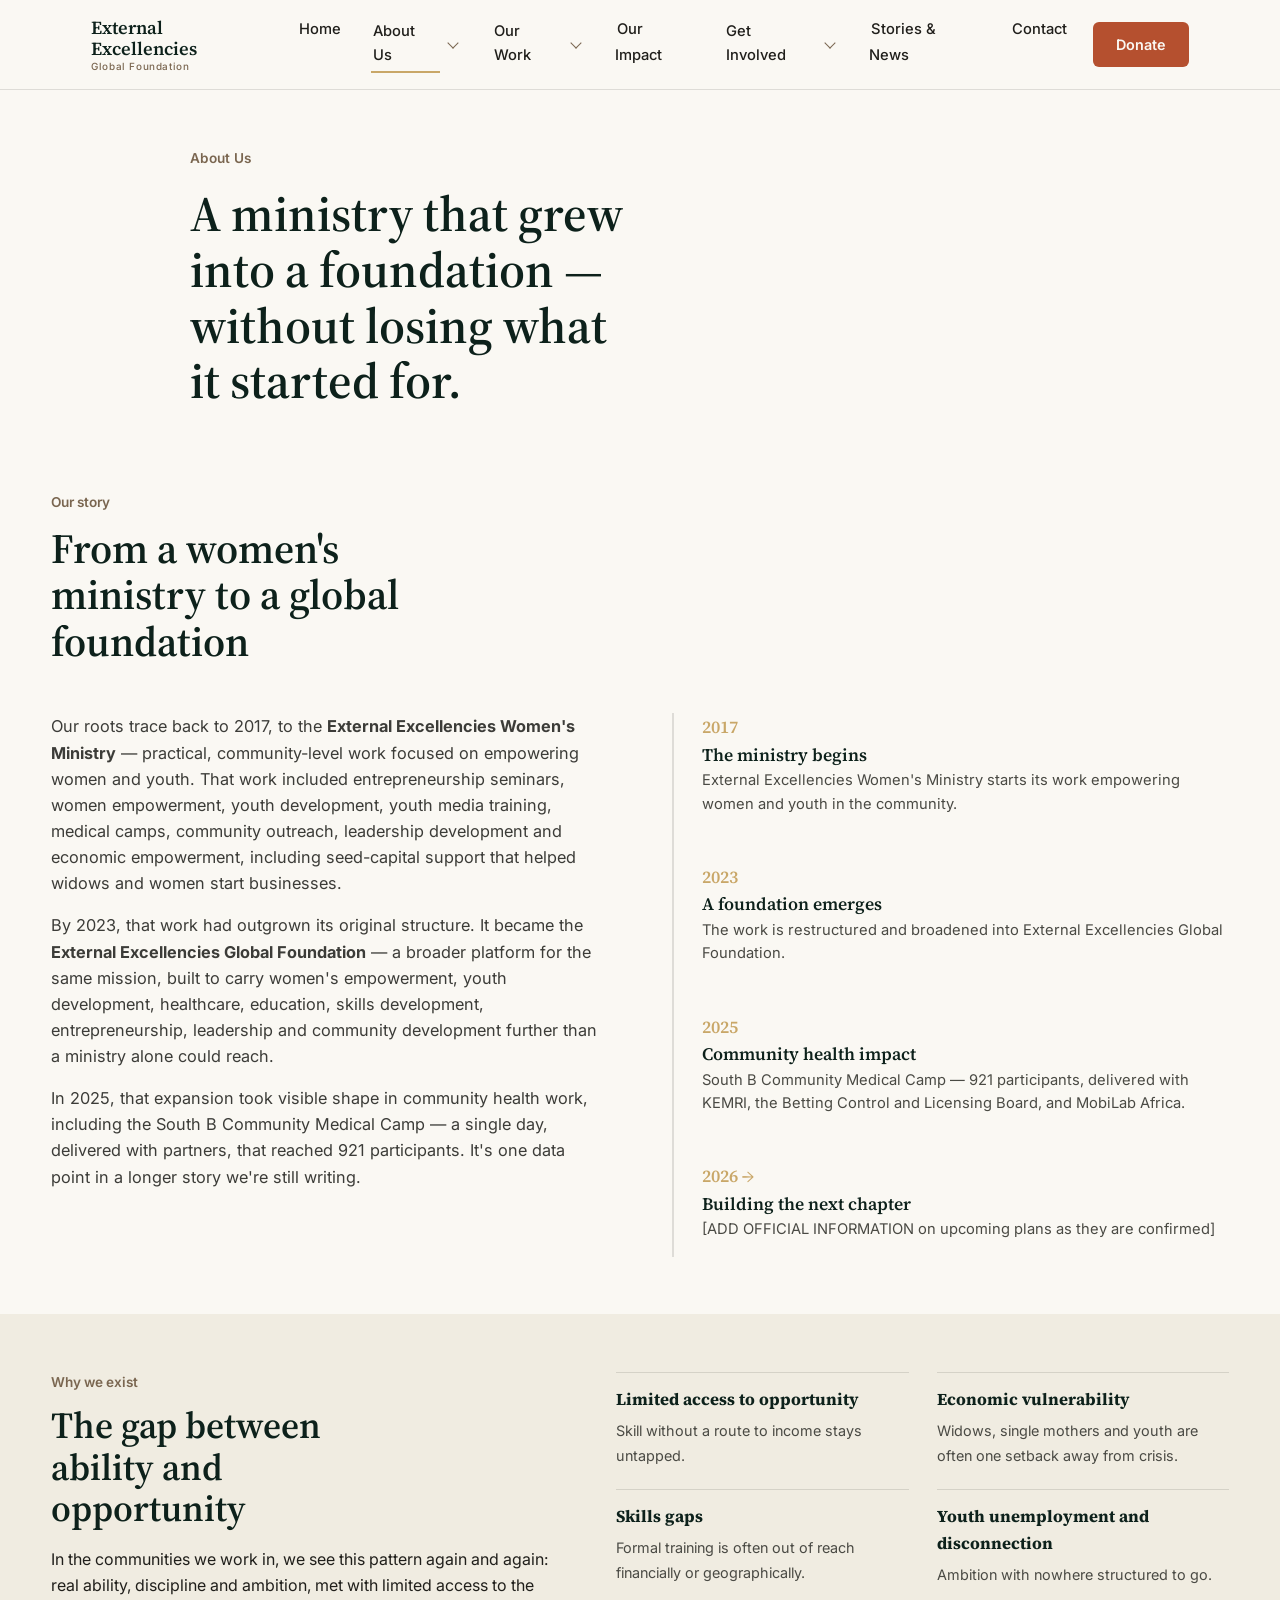
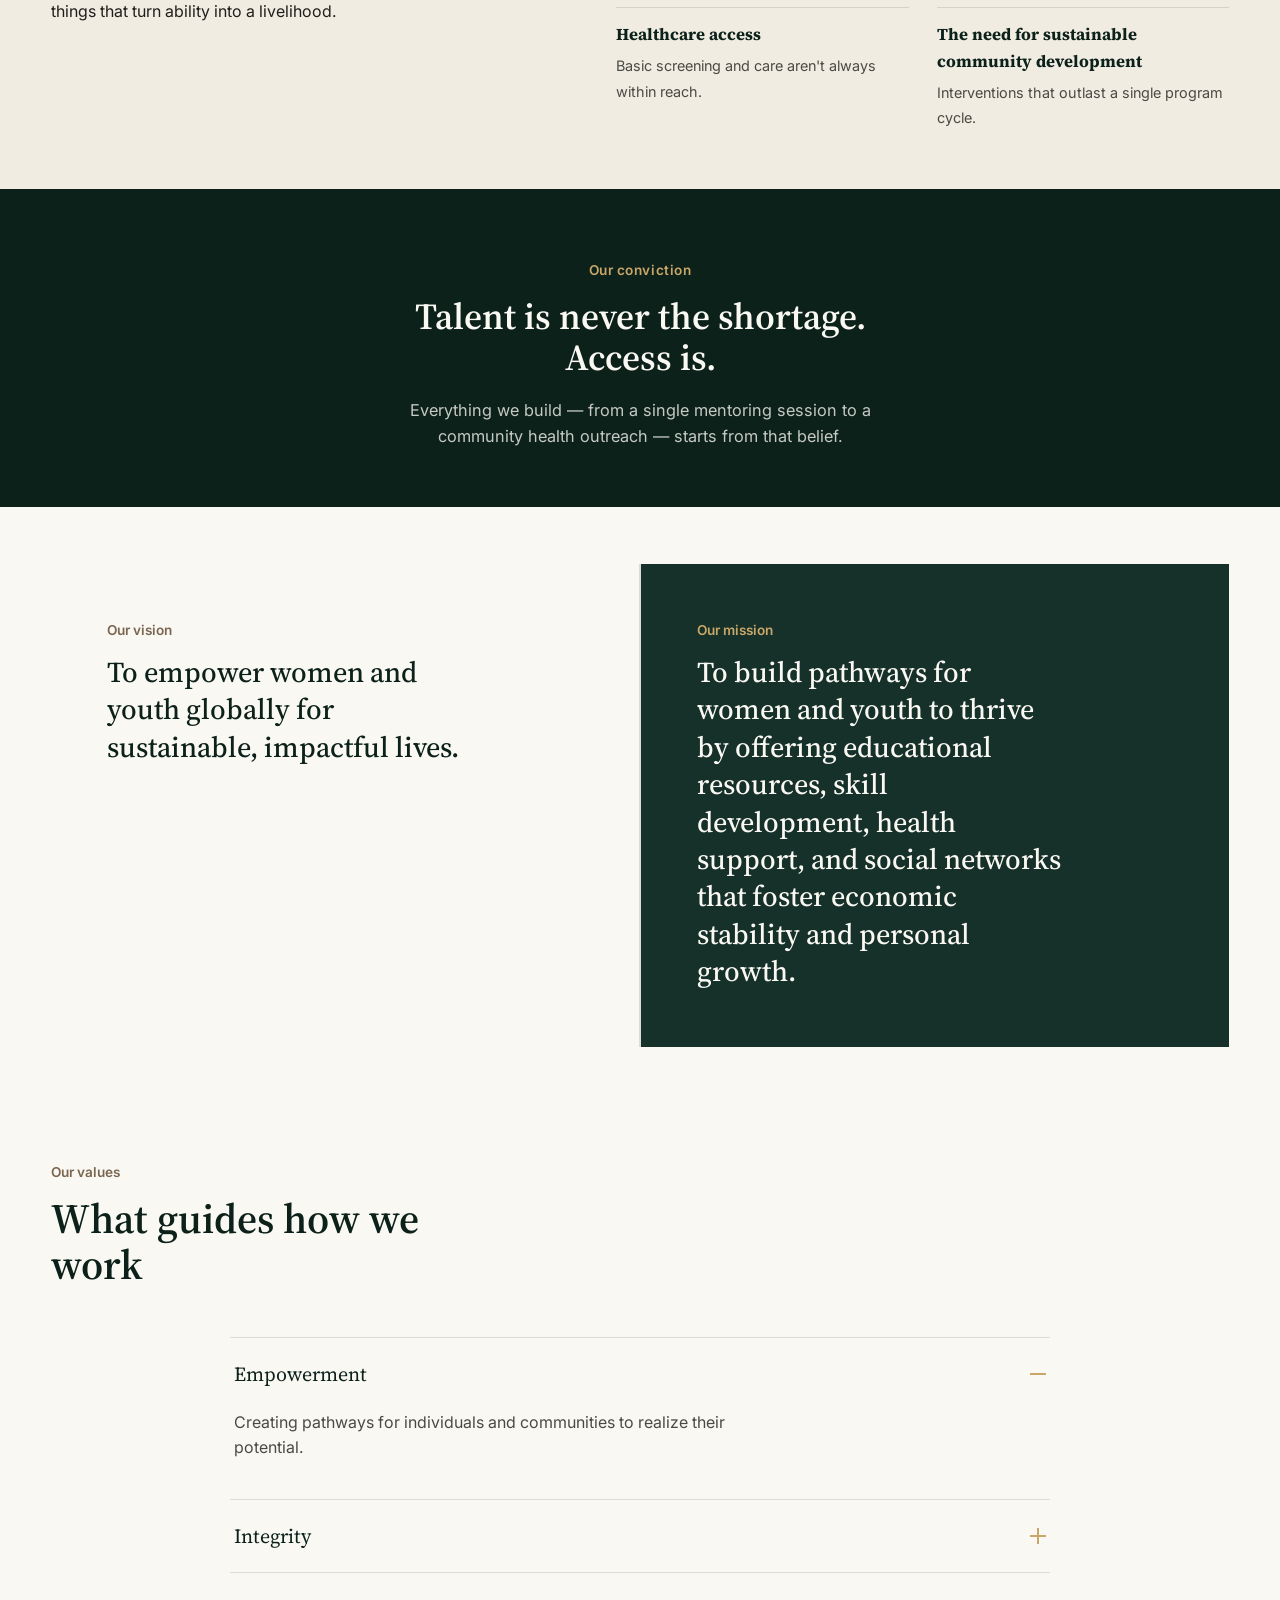
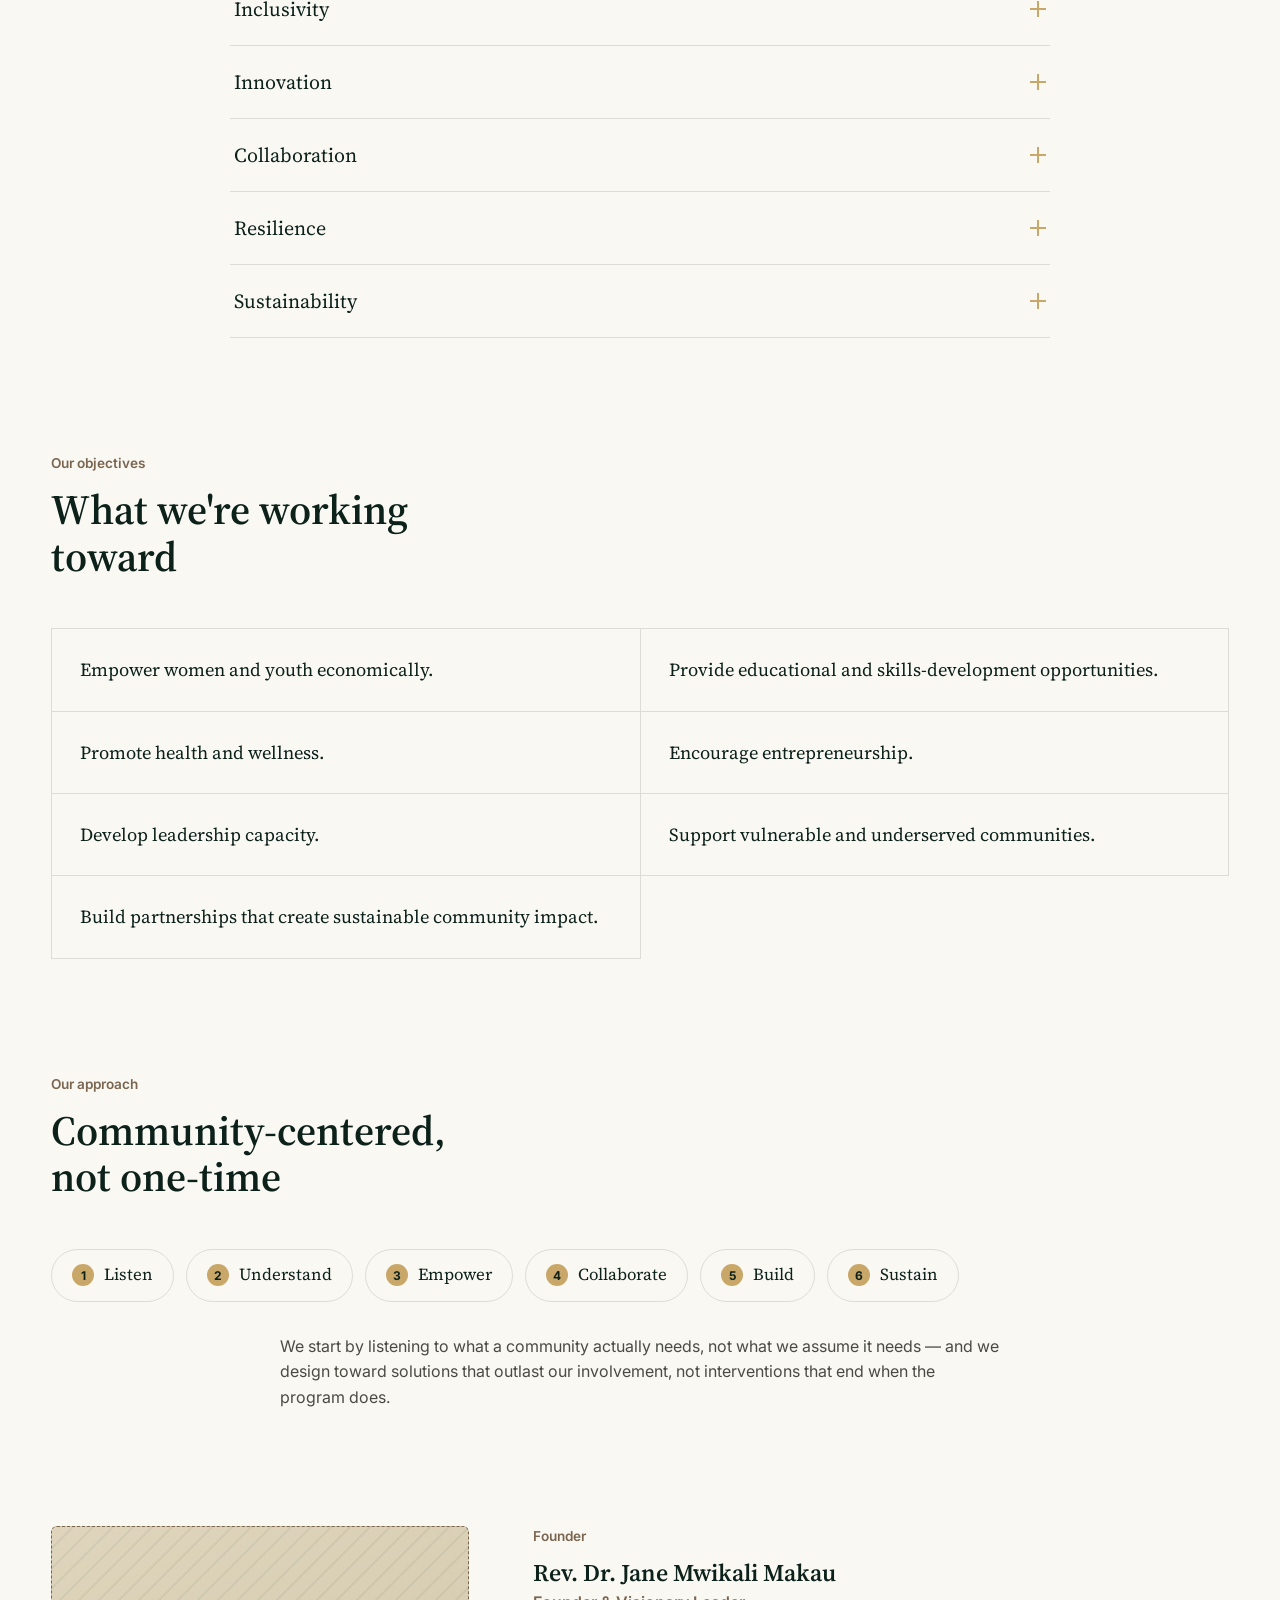
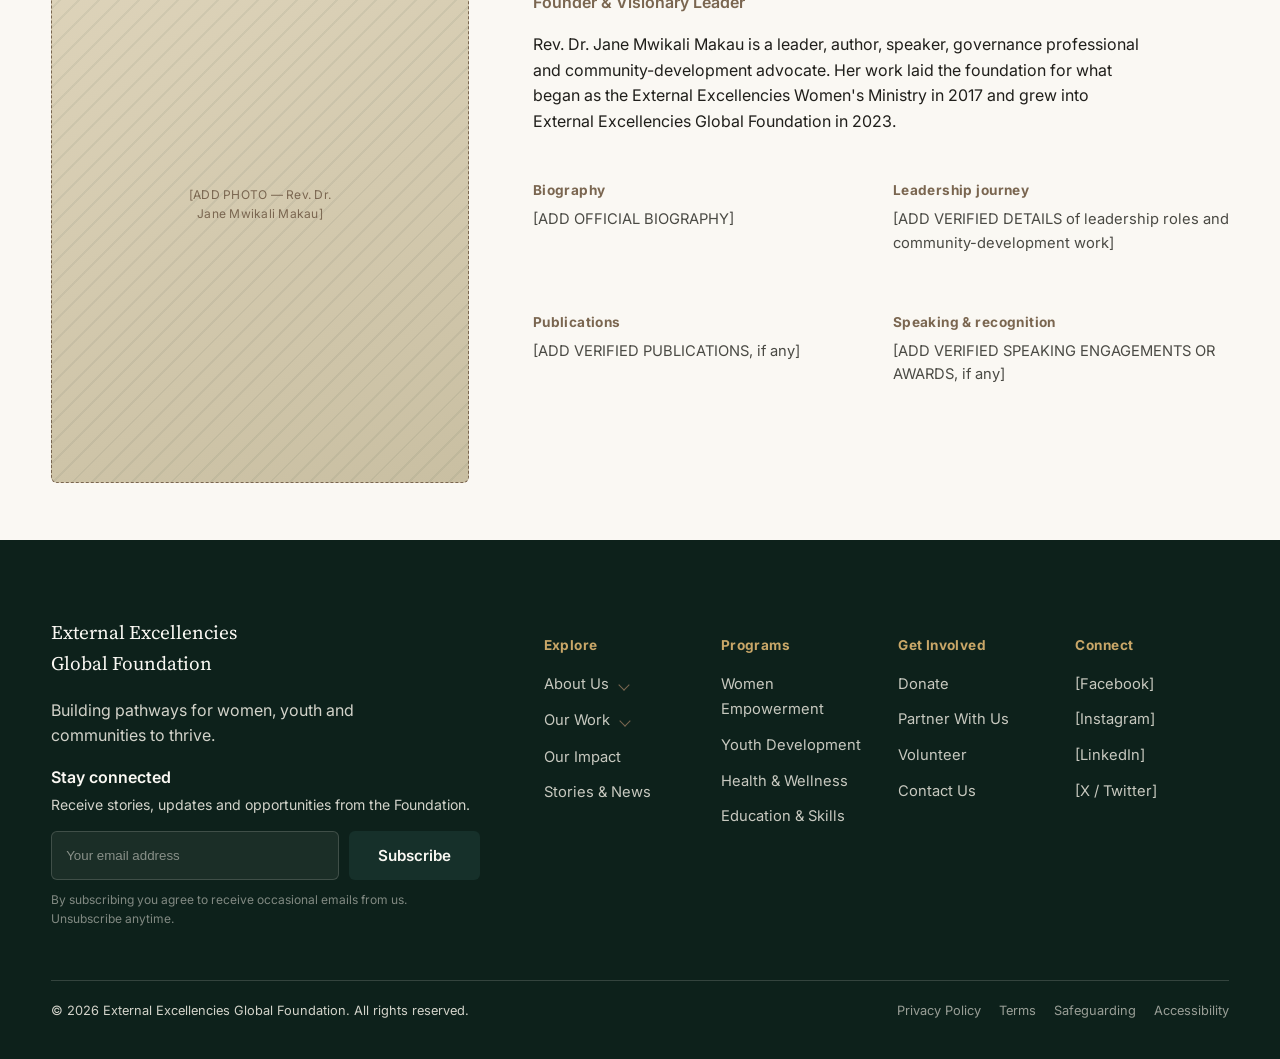
==== about.html @ 8e13fdab "Add files via upload" ====
<!DOCTYPE html>
<html lang="en">
<head>
<meta charset="UTF-8">
<meta name="viewport" content="width=device-width, initial-scale=1.0">
<title>About Us | External Excellencies Global Foundation</title>
<meta name="description" content="From a women's ministry founded in 2017 to a global foundation empowering women, youth and communities — our story, mission, values and founder.">
<meta property="og:title" content="About External Excellencies Global Foundation">
<meta property="og:description" content="Our story, mission, vision, values and the founder behind the work.">
<meta property="og:type" content="website">

<link rel="preconnect" href="https://fonts.googleapis.com">
<link rel="preconnect" href="https://fonts.gstatic.com" crossorigin>
<link href="https://fonts.googleapis.com/css2?family=Source+Serif+4:opsz,wght@8..60,400;8..60,500;8..60,600;8..60,700&family=Inter:wght@400;500;600&display=swap" rel="stylesheet">
<link rel="stylesheet" href="style.css">
<link rel="stylesheet" href="about.css">
</head>
<body>

<a class="skip-link" href="#main">Skip to content</a>

<!-- ============ HEADER ============ -->
<header class="site-header" id="site-header">
  <div class="header-inner">
    <a href="index.html" class="logo">External Excellencies<span>Global Foundation</span></a>
    <nav class="main-nav" id="main-nav" aria-label="Primary">
      <ul>
        <li><a href="index.html">Home</a></li>
        <li class="has-dropdown">
          <a href="about.html" class="active">About Us</a>
          <button class="dropdown-toggle" aria-expanded="false" aria-label="Show About Us submenu"><span></span></button>
          <ul class="dropdown-menu">
            <li><a href="about.html#story">Our Story</a></li>
            <li><a href="about.html#values">Our Values</a></li>
            <li><a href="about.html#founder">Meet the Founder</a></li>
          </ul>
        </li>
        <li class="has-dropdown">
          <a href="our-work.html">Our Work</a>
          <button class="dropdown-toggle" aria-expanded="false" aria-label="Show Our Work submenu"><span></span></button>
          <ul class="dropdown-menu">
            <li><a href="our-work.html#women">Women's Empowerment</a></li>
            <li><a href="our-work.html#youth">Youth Development</a></li>
            <li><a href="our-work.html#health">Health</a></li>
            <li><a href="our-work.html#education">Education</a></li>
            <li><a href="our-work.html#economic">Economic Empowerment</a></li>
            <li><a href="our-work.html#leadership">Leadership</a></li>
            <li><a href="our-work.html#community">Community</a></li>
          </ul>
        </li>
        <li><a href="impact.html">Our Impact</a></li>
        <li class="has-dropdown">
          <a href="get-involved.html">Get Involved</a>
          <button class="dropdown-toggle" aria-expanded="false" aria-label="Show Get Involved submenu"><span></span></button>
          <ul class="dropdown-menu">
            <li><a href="get-involved.html#donate">Donate</a></li>
            <li><a href="get-involved.html#partner">Partner</a></li>
            <li><a href="get-involved.html#volunteer">Volunteer</a></li>
            <li><a href="get-involved.html#support-program">Support a Program</a></li>
            <li><a href="get-involved.html#advocate">Advocate</a></li>
          </ul>
        </li>
        <li><a href="stories.html">Stories &amp; News</a></li>
        <li><a href="contact.html">Contact</a></li>
      </ul>
    </nav>
    <div class="header-actions">
      <a href="get-involved.html#donate" class="btn btn-donate">Donate</a>
      <button class="nav-toggle" id="nav-toggle" aria-expanded="false" aria-controls="main-nav" aria-label="Open menu">
        <span></span><span></span><span></span>
      </button>
    </div>
  </div>
</header>

<main id="main">

  <!-- ============ PAGE INTRO ============ -->
  <section class="about-intro">
    <div class="about-intro-inner">
      <p class="hero-kicker">About Us</p>
      <h1>A ministry that grew into a foundation — without losing what it started for.</h1>
    </div>
  </section>

  <!-- ============ OUR STORY ============ -->
  <section class="our-story" id="story">
    <div class="section-head">
      <p class="section-eyebrow">Our story</p>
      <h2>From a women's ministry to a global foundation</h2>
    </div>
    <div class="story-columns">
      <div class="story-text">
        <p>Our roots trace back to 2017, to the <strong>External Excellencies Women's Ministry</strong> — practical, community-level work focused on empowering women and youth. That work included entrepreneurship seminars, women empowerment, youth development, youth media training, medical camps, community outreach, leadership development and economic empowerment, including seed-capital support that helped widows and women start businesses.</p>
        <p>By 2023, that work had outgrown its original structure. It became the <strong>External Excellencies Global Foundation</strong> — a broader platform for the same mission, built to carry women's empowerment, youth development, healthcare, education, skills development, entrepreneurship, leadership and community development further than a ministry alone could reach.</p>
        <p>In 2025, that expansion took visible shape in community health work, including the South B Community Medical Camp — a single day, delivered with partners, that reached 921 participants. It's one data point in a longer story we're still writing.</p>
      </div>
      <ol class="story-timeline">
        <li>
          <span class="timeline-year">2017</span>
          <h3>The ministry begins</h3>
          <p>External Excellencies Women's Ministry starts its work empowering women and youth in the community.</p>
        </li>
        <li>
          <span class="timeline-year">2023</span>
          <h3>A foundation emerges</h3>
          <p>The work is restructured and broadened into External Excellencies Global Foundation.</p>
        </li>
        <li>
          <span class="timeline-year">2025</span>
          <h3>Community health impact</h3>
          <p>South B Community Medical Camp — 921 participants, delivered with KEMRI, the Betting Control and Licensing Board, and MobiLab Africa.</p>
        </li>
        <li>
          <span class="timeline-year">2026 &rarr;</span>
          <h3>Building the next chapter</h3>
          <p>[ADD OFFICIAL INFORMATION on upcoming plans as they are confirmed]</p>
        </li>
      </ol>
    </div>
  </section>

  <!-- ============ WHY WE EXIST ============ -->
  <section class="why-exist">
    <div class="why-inner">
      <div class="why-copy">
        <p class="section-eyebrow">Why we exist</p>
        <h2>The gap between ability and opportunity</h2>
        <p>In the communities we work in, we see this pattern again and again: real ability, discipline and ambition, met with limited access to the things that turn ability into a livelihood.</p>
      </div>
      <ul class="why-list">
        <li><strong>Limited access to opportunity</strong><span>Skill without a route to income stays untapped.</span></li>
        <li><strong>Economic vulnerability</strong><span>Widows, single mothers and youth are often one setback away from crisis.</span></li>
        <li><strong>Skills gaps</strong><span>Formal training is often out of reach financially or geographically.</span></li>
        <li><strong>Youth unemployment and disconnection</strong><span>Ambition with nowhere structured to go.</span></li>
        <li><strong>Healthcare access</strong><span>Basic screening and care aren't always within reach.</span></li>
        <li><strong>The need for sustainable community development</strong><span>Interventions that outlast a single program cycle.</span></li>
      </ul>
    </div>
  </section>

  <section class="dark-band">
    <div class="dark-band-inner">
      <p class="section-eyebrow">Our conviction</p>
      <h2>Talent is never the shortage. Access is.</h2>
      <p>Everything we build — from a single mentoring session to a community health outreach — starts from that belief.</p>
    </div>
  </section>

  <!-- ============ VISION & MISSION ============ -->
  <section class="vision-mission">
    <div class="vm-grid">
      <div class="vm-block">
        <p class="section-eyebrow">Our vision</p>
        <p class="vm-statement">To empower women and youth globally for sustainable, impactful lives.</p>
      </div>
      <div class="vm-block vm-block--dark">
        <p class="section-eyebrow" style="color:var(--gold)">Our mission</p>
        <p class="vm-statement" style="color:var(--ivory)">To build pathways for women and youth to thrive by offering educational resources, skill development, health support, and social networks that foster economic stability and personal growth.</p>
      </div>
    </div>
  </section>

  <!-- ============ VALUES ============ -->
  <section class="values" id="values">
    <div class="section-head">
      <p class="section-eyebrow">Our values</p>
      <h2>What guides how we work</h2>
    </div>
    <ul class="values-accordion" id="values-accordion">
      <li class="value-item is-open">
        <button class="value-trigger" aria-expanded="true">
          <span>Empowerment</span>
          <span class="value-icon" aria-hidden="true"></span>
        </button>
        <div class="value-panel">
          <p>Creating pathways for individuals and communities to realize their potential.</p>
        </div>
      </li>
      <li class="value-item">
        <button class="value-trigger" aria-expanded="false">
          <span>Integrity</span>
          <span class="value-icon" aria-hidden="true"></span>
        </button>
        <div class="value-panel">
          <p>Operating with honesty, accountability and transparency.</p>
        </div>
      </li>
      <li class="value-item">
        <button class="value-trigger" aria-expanded="false">
          <span>Inclusivity</span>
          <span class="value-icon" aria-hidden="true"></span>
        </button>
        <div class="value-panel">
          <p>Ensuring that people from diverse backgrounds have opportunities to participate and benefit.</p>
        </div>
      </li>
      <li class="value-item">
        <button class="value-trigger" aria-expanded="false">
          <span>Innovation</span>
          <span class="value-icon" aria-hidden="true"></span>
        </button>
        <div class="value-panel">
          <p>Encouraging creative and practical approaches to solving community challenges.</p>
        </div>
      </li>
      <li class="value-item">
        <button class="value-trigger" aria-expanded="false">
          <span>Collaboration</span>
          <span class="value-icon" aria-hidden="true"></span>
        </button>
        <div class="value-panel">
          <p>Working with partners and communities to achieve greater impact.</p>
        </div>
      </li>
      <li class="value-item">
        <button class="value-trigger" aria-expanded="false">
          <span>Resilience</span>
          <span class="value-icon" aria-hidden="true"></span>
        </button>
        <div class="value-panel">
          <p>Helping individuals and communities develop the capacity to overcome challenges.</p>
        </div>
      </li>
      <li class="value-item">
        <button class="value-trigger" aria-expanded="false">
          <span>Sustainability</span>
          <span class="value-icon" aria-hidden="true"></span>
        </button>
        <div class="value-panel">
          <p>Creating solutions that generate lasting social and economic value.</p>
        </div>
      </li>
    </ul>
  </section>

  <!-- ============ OBJECTIVES ============ -->
  <section class="objectives">
    <div class="section-head">
      <p class="section-eyebrow">Our objectives</p>
      <h2>What we're working toward</h2>
    </div>
    <div class="objectives-grid">
      <p class="objective">Empower women and youth economically.</p>
      <p class="objective">Provide educational and skills-development opportunities.</p>
      <p class="objective">Promote health and wellness.</p>
      <p class="objective">Encourage entrepreneurship.</p>
      <p class="objective">Develop leadership capacity.</p>
      <p class="objective">Support vulnerable and underserved communities.</p>
      <p class="objective">Build partnerships that create sustainable community impact.</p>
    </div>
  </section>

  <!-- ============ OUR APPROACH ============ -->
  <section class="approach">
    <div class="section-head">
      <p class="section-eyebrow">Our approach</p>
      <h2>Community-centered, not one-time</h2>
    </div>
    <ol class="approach-flow">
      <li><span>1</span>Listen</li>
      <li><span>2</span>Understand</li>
      <li><span>3</span>Empower</li>
      <li><span>4</span>Collaborate</li>
      <li><span>5</span>Build</li>
      <li><span>6</span>Sustain</li>
    </ol>
    <p class="approach-note">We start by listening to what a community actually needs, not what we assume it needs — and we design toward solutions that outlast our involvement, not interventions that end when the program does.</p>
  </section>

  <!-- ============ FOUNDER ============ -->
  <section class="founder-full" id="founder">
    <div class="founder-full-inner">
      <div class="founder-full-media ph-photo"><span class="ph-label">[ADD PHOTO — Rev. Dr. Jane Mwikali Makau]</span></div>
      <div class="founder-full-copy">
        <p class="section-eyebrow">Founder</p>
        <h2>Rev. Dr. Jane Mwikali Makau</h2>
        <p class="founder-role">Founder &amp; Visionary Leader</p>
        <p>Rev. Dr. Jane Mwikali Makau is a leader, author, speaker, governance professional and community-development advocate. Her work laid the foundation for what began as the External Excellencies Women's Ministry in 2017 and grew into External Excellencies Global Foundation in 2023.</p>

        <div class="founder-detail-grid">
          <div>
            <h4>Biography</h4>
            <p>[ADD OFFICIAL BIOGRAPHY]</p>
          </div>
          <div>
            <h4>Leadership journey</h4>
            <p>[ADD VERIFIED DETAILS of leadership roles and community-development work]</p>
          </div>
          <div>
            <h4>Publications</h4>
            <p>[ADD VERIFIED PUBLICATIONS, if any]</p>
          </div>
          <div>
            <h4>Speaking &amp; recognition</h4>
            <p>[ADD VERIFIED SPEAKING ENGAGEMENTS OR AWARDS, if any]</p>
          </div>
        </div>
      </div>
    </div>
  </section>

</main>

<!-- ============ FOOTER ============ -->
<footer class="site-footer">
  <div class="footer-top">
    <div class="footer-brand">
      <p class="footer-name">External Excellencies<br>Global Foundation</p>
      <p class="footer-mission">Building pathways for women, youth and communities to thrive.</p>
      <form class="newsletter-form" action="#" method="post">
        <label for="newsletter-email">Stay connected</label>
        <p class="newsletter-sub">Receive stories, updates and opportunities from the Foundation.</p>
        <div class="newsletter-row">
          <input type="email" id="newsletter-email" name="email" placeholder="Your email address" required>
          <button type="submit" class="btn btn-primary">Subscribe</button>
        </div>
        <p class="newsletter-consent">By subscribing you agree to receive occasional emails from us. Unsubscribe anytime.</p>
      </form>
    </div>
    <div class="footer-cols">
      <div class="footer-col">
        <h4>Explore</h4>
        <ul>
          <li class="has-dropdown">
          <a href="about.html">About Us</a>
          <button class="dropdown-toggle" aria-expanded="false" aria-label="Show About Us submenu"><span></span></button>
          <ul class="dropdown-menu">
            <li><a href="about.html#story">Our Story</a></li>
            <li><a href="about.html#values">Our Values</a></li>
            <li><a href="about.html#founder">Meet the Founder</a></li>
          </ul>
        </li>
          <li class="has-dropdown">
          <a href="our-work.html">Our Work</a>
          <button class="dropdown-toggle" aria-expanded="false" aria-label="Show Our Work submenu"><span></span></button>
          <ul class="dropdown-menu">
            <li><a href="our-work.html#women">Women's Empowerment</a></li>
            <li><a href="our-work.html#youth">Youth Development</a></li>
            <li><a href="our-work.html#health">Health</a></li>
            <li><a href="our-work.html#education">Education</a></li>
            <li><a href="our-work.html#economic">Economic Empowerment</a></li>
            <li><a href="our-work.html#leadership">Leadership</a></li>
            <li><a href="our-work.html#community">Community</a></li>
          </ul>
        </li>
          <li><a href="impact.html">Our Impact</a></li>
          <li><a href="stories.html">Stories &amp; News</a></li>
        </ul>
      </div>
      <div class="footer-col">
        <h4>Programs</h4>
        <ul>
          <li><a href="our-work.html#women">Women Empowerment</a></li>
          <li><a href="our-work.html#youth">Youth Development</a></li>
          <li><a href="our-work.html#health">Health &amp; Wellness</a></li>
          <li><a href="our-work.html#education">Education &amp; Skills</a></li>
        </ul>
      </div>
      <div class="footer-col">
        <h4>Get Involved</h4>
        <ul>
          <li><a href="get-involved.html#donate">Donate</a></li>
          <li><a href="get-involved.html#partner">Partner With Us</a></li>
          <li><a href="get-involved.html#volunteer">Volunteer</a></li>
          <li><a href="contact.html">Contact Us</a></li>
        </ul>
      </div>
      <div class="footer-col">
        <h4>Connect</h4>
        <ul class="footer-social">
          <li><a href="#">[Facebook]</a></li>
          <li><a href="#">[Instagram]</a></li>
          <li><a href="#">[LinkedIn]</a></li>
          <li><a href="#">[X / Twitter]</a></li>
        </ul>
      </div>
    </div>
  </div>
  <div class="footer-bottom">
    <p>&copy; <span id="year"></span> External Excellencies Global Foundation. All rights reserved.</p>
    <ul>
      <li><a href="#">Privacy Policy</a></li>
      <li><a href="#">Terms</a></li>
      <li><a href="#">Safeguarding</a></li>
      <li><a href="#">Accessibility</a></li>
    </ul>
  </div>
</footer>

<script src="main.js"></script>
<script src="about.js"></script>
</body>
</html>
---- style.css ----
/* =====================================================
   EXTERNAL EXCELLENCIES GLOBAL FOUNDATION — BRAND SYSTEM
   ===================================================== */

:root {
  /* Color — forest anchors the brand; clay is the warm counterweight so the
     palette doesn't collapse into one tan/yellow family; gold is now a thin
     metallic accent used sparingly, not a fill color. */
  --forest: #16302A;
  --forest-deep: #0D211B;
  --forest-mid: #234A40;
  --clay: #B5502F;
  --clay-deep: #8F3D22;
  --clay-soft: #F0DCCF;
  --forest-tint: #EBF1EC;
  --forest-tint-line: rgba(22, 48, 42, 0.14);
  --ivory: #FAF8F3;
  --ivory-soft: #F0ECE1;
  --gold: #C9A768;
  --sand: #7A6650;
  --charcoal: #201F1B;
  --line: rgba(32, 31, 27, 0.13);
  --line-on-dark: rgba(250, 248, 243, 0.16);

  /* Type */
  --font-display: "Source Serif 4", Georgia, "Times New Roman", serif;
  --font-body: "Inter", -apple-system, BlinkMacSystemFont, sans-serif;

  /* Layout */
  --max: 1200px;
  --gutter: clamp(20px, 4vw, 56px);
  --radius: 6px;
}

*, *::before, *::after { box-sizing: border-box; }

html { scroll-behavior: smooth; }
@media (prefers-reduced-motion: reduce) {
  html { scroll-behavior: auto; }
  * { animation-duration: 0.001ms !important; animation-iteration-count: 1 !important; transition-duration: 0.001ms !important; }
}

body {
  margin: 0;
  font-family: var(--font-body);
  color: var(--charcoal);
  background: var(--ivory);
  line-height: 1.6;
  -webkit-font-smoothing: antialiased;
}

h1, h2, h3 {
  font-family: var(--font-display);
  font-weight: 600;
  line-height: 1.12;
  margin: 0 0 0.5em;
  color: var(--forest-deep);
}

p { margin: 0 0 1em; max-width: 62ch; }

a { color: inherit; }

ul { list-style: none; margin: 0; padding: 0; }
ol { list-style: none; margin: 0; padding: 0; }

img, svg { max-width: 100%; display: block; }

button { font-family: inherit; cursor: pointer; }

.skip-link {
  position: absolute;
  left: -9999px;
  top: 0;
  background: var(--forest);
  color: var(--ivory);
  padding: 12px 20px;
  z-index: 200;
}
.skip-link:focus { left: 12px; top: 12px; }

:focus-visible {
  outline: 2px solid var(--gold);
  outline-offset: 3px;
}

/* ============ BUTTONS ============ */
.btn {
  display: inline-flex;
  align-items: center;
  justify-content: center;
  font-family: var(--font-body);
  font-size: 0.95rem;
  font-weight: 600;
  padding: 14px 28px;
  border-radius: var(--radius);
  text-decoration: none;
  border: 1px solid transparent;
  transition: background-color 0.2s ease, color 0.2s ease, border-color 0.2s ease;
  white-space: nowrap;
}
.btn-primary {
  background: var(--forest);
  color: var(--ivory);
}
.btn-primary:hover { background: var(--forest-deep); }
.btn-on-dark.btn-primary {
  background: var(--clay);
  color: var(--ivory);
}
.btn-on-dark.btn-primary:hover { background: var(--clay-deep); }
.btn-outline {
  background: transparent;
  color: var(--forest-deep);
  border-color: var(--forest-deep);
}
.btn-outline:hover { background: var(--forest-deep); color: var(--ivory); }
.btn-outline.btn-on-dark {
  color: var(--ivory);
  border-color: var(--line-on-dark);
}
.btn-outline.btn-on-dark:hover { background: rgba(250,248,243,0.1); border-color: var(--ivory); }
.btn-donate {
  background: var(--clay);
  color: var(--ivory);
  padding: 10px 22px;
  font-size: 0.9rem;
}
.btn-donate:hover { background: var(--clay-deep); }
.btn-gold {
  background: var(--gold);
  color: var(--forest-deep);
}
.btn-gold:hover { background: #b8965a; }

/* ============ PLACEHOLDER MEDIA ============ */
.ph-photo {
  background:
    repeating-linear-gradient(135deg, rgba(22,48,42,0.06) 0 2px, transparent 2px 14px),
    linear-gradient(160deg, #DFD5BC, #C9BFA2);
  display: flex;
  align-items: center;
  justify-content: center;
  text-align: center;
  border: 1px dashed var(--sand);
}
.ph-label {
  font-family: var(--font-body);
  font-size: 0.75rem;
  letter-spacing: 0.02em;
  color: var(--sand);
  padding: 12px;
  max-width: 22ch;
}
img.ph-photo {
  width: 100%;
  height: 100%;
  object-fit: cover;
  display: block;
  border: none;
}

/* ============ HEADER ============ */
.site-header {
  position: sticky;
  top: 0;
  z-index: 100;
  background: var(--ivory);
  border-bottom: 1px solid var(--line);
}
.header-inner {
  max-width: var(--max);
  margin: 0 auto;
  padding: 16px var(--gutter);
  display: flex;
  align-items: center;
  justify-content: space-between;
  gap: 24px;
}
.logo {
  font-family: var(--font-display);
  font-size: 1.15rem;
  font-weight: 600;
  text-decoration: none;
  color: var(--forest-deep);
  line-height: 1.15;
  display: block;
}
.logo span { display: block; font-size: 0.62rem; font-family: var(--font-body); font-weight: 500; color: var(--sand); letter-spacing: 0.06em; margin-top: 2px; }

.main-nav ul { display: flex; gap: 28px; }
.main-nav a {
  text-decoration: none;
  font-size: 0.92rem;
  font-weight: 500;
  color: var(--charcoal);
  padding: 4px 2px;
  border-bottom: 2px solid transparent;
}
.main-nav a:hover, .main-nav a.active { border-bottom-color: var(--gold); }

/* ============ NAV DROPDOWNS ============ */
.main-nav li.has-dropdown {
  position: relative;
  display: flex;
  align-items: center;
  gap: 2px;
}
.dropdown-toggle {
  display: inline-flex;
  align-items: center;
  justify-content: center;
  width: 22px;
  height: 22px;
  padding: 0;
  margin: 0;
  background: none;
  border: none;
  border-radius: 50%;
}
.dropdown-toggle span {
  width: 8px;
  height: 8px;
  border-right: 1.5px solid var(--sand);
  border-bottom: 1.5px solid var(--sand);
  transform: rotate(45deg);
  transition: transform 0.2s ease, border-color 0.2s ease;
  margin-top: -3px;
}
.dropdown-toggle:hover span { border-color: var(--forest-deep); }
.has-dropdown.is-open .dropdown-toggle span { transform: rotate(225deg); margin-top: 3px; }

.dropdown-menu {
  position: absolute;
  top: calc(100% + 14px);
  left: -4px;
  min-width: 230px;
  background: var(--ivory);
  border: 1px solid var(--line);
  border-radius: var(--radius);
  box-shadow: 0 14px 32px rgba(13, 33, 27, 0.14);
  padding: 8px;
  display: flex;
  flex-direction: column;
  gap: 2px;
  opacity: 0;
  visibility: hidden;
  transform: translateY(-6px);
  transition: opacity 0.16s ease, transform 0.16s ease, visibility 0.16s;
  z-index: 50;
}
.has-dropdown.is-open .dropdown-menu,
.has-dropdown:hover .dropdown-menu,
.has-dropdown:focus-within .dropdown-menu {
  opacity: 1;
  visibility: visible;
  transform: translateY(0);
}
.dropdown-menu a {
  display: block;
  padding: 9px 12px;
  border-radius: 4px;
  border-bottom: none !important;
  font-size: 0.88rem;
  color: var(--charcoal);
}
.dropdown-menu a:hover { background: var(--ivory-soft); color: var(--forest-deep); }

.header-actions { display: flex; align-items: center; gap: 14px; }

/* ============ IN-PAGE JUMP NAV ============
   Shared by any page with a "jump to section" bar (Our Work, Get Involved,
   Stories & News) — defined once here so it can't silently go unstyled on
   a page that forgets to load a page-specific stylesheet. */
.program-jump {
  position: sticky;
  top: 65px;
  z-index: 40;
  background: var(--ivory-soft);
  border-top: 1px solid var(--line);
  border-bottom: 1px solid var(--line);
  padding: 14px var(--gutter);
  overflow-x: auto;
}
.program-jump ul { max-width: var(--max); margin: 0 auto; display: flex; gap: 22px; white-space: nowrap; }
.program-jump a { text-decoration: none; font-size: 0.85rem; font-weight: 600; color: var(--sand); }
.program-jump a:hover { color: var(--forest-deep); }

/* ============ DARK BAND ============
   A recurring full-bleed forest-green anchor block, dropped into every
   page so green reads as a real, present color site-wide — not just a
   header stripe and a few thin accents. */
.dark-band {
  background: var(--forest-deep);
  color: var(--ivory);
  text-align: center;
}
.dark-band-inner { max-width: 720px; margin: 0 auto; }
.dark-band .section-eyebrow { color: var(--gold); font-size: 0.85rem; font-weight: 600; letter-spacing: 0.04em; margin-bottom: 14px; }
.dark-band h2 { color: var(--ivory); font-size: clamp(1.6rem, 3.4vw, 2.3rem); max-width: 26ch; margin-left: auto; margin-right: auto; }
.dark-band p { color: rgba(250, 248, 243, 0.78); font-size: 1.02rem; margin: 14px auto 0; max-width: 52ch; }
.dark-band .btn { margin-top: 26px; }

.nav-toggle {
  display: none;
  flex-direction: column;
  gap: 5px;
  background: none;
  border: none;
  padding: 6px;
}
.nav-toggle span { width: 22px; height: 2px; background: var(--forest-deep); }

/* ============ HERO ============ */
.hero {
  position: relative;
  background: linear-gradient(180deg, var(--ivory) 0%, var(--ivory-soft) 100%);
  overflow: hidden;
}
.hero-inner {
  max-width: var(--max);
  margin: 0 auto;
  padding: clamp(40px, 6vw, 76px) var(--gutter) clamp(48px, 7vw, 88px);
  display: grid;
  grid-template-columns: 1.05fr 0.95fr;
  gap: clamp(32px, 5vw, 64px);
  align-items: center;
}
.hero-kicker {
  font-size: 0.85rem;
  font-weight: 600;
  color: var(--sand);
  letter-spacing: 0.02em;
  margin-bottom: 18px;
}
.hero-copy h1 {
  font-size: clamp(2.4rem, 5.2vw, 4rem);
  max-width: 12ch;
}
.hero-lede {
  font-size: 1.15rem;
  color: #3c3c38;
  max-width: 46ch;
  margin-top: 20px;
}
.hero-actions { display: flex; gap: 16px; flex-wrap: wrap; margin-top: 32px; }

.hero-visual { position: relative; }
.hero-visual::before {
  content: "";
  position: absolute;
  width: 88%;
  height: 88%;
  top: -14px;
  right: -14px;
  z-index: -1;
  border: 1px solid var(--forest);
  border-radius: 2px;
}
.visual-block.ph-photo {
  aspect-ratio: 4 / 5;
  border-radius: 2px;
  border: 1px solid var(--line);
  box-shadow: 0 20px 44px rgba(13, 33, 27, 0.16);
}
.visual-accent {
  position: absolute;
  width: 46%;
  height: 30%;
  background: var(--forest);
  bottom: -18px;
  left: -18px;
  z-index: -1;
  border-radius: 2px;
}

/* ============ HERO CAROUSEL ============ */
.hero-carousel { position: relative; overflow: hidden; border: 1px solid var(--line); box-shadow: 0 20px 44px rgba(13, 33, 27, 0.16); border-radius: 2px; }
.hero-carousel-track { position: relative; }
.hero-slide { display: none; }
.hero-slide.is-active { display: block; }
.hero-slide .visual-block.ph-photo { border: none; box-shadow: none; margin: 0; }
.hero-slide-caption {
  margin: 0;
  padding: 10px 16px;
  font-size: 0.82rem;
  color: var(--ivory);
  background: var(--forest-deep);
  letter-spacing: 0.01em;
}
.hero-carousel-nav {
  position: absolute;
  top: 42%;
  transform: translateY(-50%);
  width: 38px;
  height: 38px;
  border: none;
  border-radius: 50%;
  background: rgba(250, 248, 243, 0.9);
  color: var(--forest-deep);
  font-size: 1.3rem;
  line-height: 1;
  display: flex;
  align-items: center;
  justify-content: center;
  box-shadow: 0 4px 12px rgba(13,33,27,0.2);
}
.hero-carousel-nav:hover { background: var(--ivory); }
.hero-carousel-nav.prev { left: 12px; }
.hero-carousel-nav.next { right: 12px; }
.hero-carousel-dots { position: absolute; bottom: 44px; left: 0; right: 0; display: flex; justify-content: center; gap: 7px; }
.hero-carousel-dots button {
  width: 7px;
  height: 7px;
  border-radius: 50%;
  border: none;
  background: rgba(250, 248, 243, 0.55);
  padding: 0;
}
.hero-carousel-dots button.is-active { background: var(--ivory); width: 18px; border-radius: 4px; }

.scroll-cue {
  display: block;
  margin: 0 auto;
  width: 26px;
  height: 42px;
  border: 2px solid var(--sand);
  border-radius: 20px;
  position: relative;
  background: none;
  margin-bottom: 28px;
}
.scroll-cue span {
  position: absolute;
  top: 8px;
  left: 50%;
  transform: translateX(-50%);
  width: 4px;
  height: 8px;
  background: var(--gold);
  border-radius: 2px;
  animation: cue 1.8s ease-in-out infinite;
}
@keyframes cue {
  0%, 100% { opacity: 1; top: 8px; }
  50% { opacity: 0.3; top: 18px; }
}

/* ============ SECTION SCAFFOLDING ============ */
section { padding: clamp(32px, 4.5vw, 60px) var(--gutter); }
.section-head { max-width: var(--max); margin: 0 auto 48px; }
.section-head h2 { font-size: clamp(1.8rem, 3.4vw, 2.6rem); max-width: 20ch; }
.section-eyebrow {
  font-size: 0.85rem;
  font-weight: 600;
  color: var(--sand);
  margin-bottom: 12px;
}
.section-head--light .section-eyebrow { color: var(--gold); }
.section-head--light h2 { color: var(--ivory); }

/* ============ WAVE DIVIDER ============
   Used on any full-bleed dark (forest) section to soften the hard seam
   against the ivory section above it — a small recurring graphic motif
   rather than a flat color join. */
.wave-top { position: relative; }
.wave-top::before {
  content: "";
  position: absolute;
  top: -1px;
  left: 0;
  width: 100%;
  height: clamp(28px, 4vw, 56px);
  background-image: url("data:image/svg+xml,%3Csvg xmlns='http://www.w3.org/2000/svg' viewBox='0 0 1200 60' preserveAspectRatio='none'%3E%3Cpath d='M0 60 C 200 0, 400 0, 600 30 C 800 60, 1000 60, 1200 15 L1200 0 L0 0 Z' fill='%2316302A'/%3E%3C/svg%3E");
  background-size: 100% 100%;
  transform: translateY(-1px);
}

/* ============ BELIEF ============ */
.belief { background: var(--forest); color: var(--ivory); }
.belief-inner { max-width: 780px; margin: 0 auto; }
.belief-eyebrow { color: var(--gold); font-size: 0.85rem; font-weight: 600; margin-bottom: 16px; }
.belief h2 { color: var(--ivory); font-size: clamp(1.9rem, 4vw, 2.8rem); max-width: 16ch; }
.belief-body { color: rgba(246,242,233,0.85); font-size: 1.08rem; max-width: 60ch; }

/* ============ FOCUS GRID ============ */
.focus-grid {
  max-width: var(--max);
  margin: 0 auto;
  display: grid;
  grid-template-columns: repeat(3, 1fr);
  gap: 28px;
}
.focus-card--lg { grid-column: span 2; }
.focus-media { aspect-ratio: 16/10; margin-bottom: 18px; border-radius: var(--radius); }
.focus-card--lg .focus-media { aspect-ratio: 21/9; }
.focus-card h3 { font-size: 1.25rem; margin-bottom: 8px; }
.focus-card p { font-size: 0.96rem; color: #4a4a44; }
.focus-link {
  display: inline-flex;
  align-items: center;
  gap: 4px;
  font-weight: 600;
  font-size: 0.92rem;
  text-decoration: none;
  color: var(--forest-deep);
  border-bottom: 1px solid var(--gold);
  padding-bottom: 2px;
}
.focus-link span { transition: transform 0.2s ease; }
.focus-link:hover span { transform: translateX(3px); }

/* ============ IMPACT AT A GLANCE ============ */
.impact-glance { background: var(--ivory-soft); }
.impact-inner { max-width: var(--max); margin: 0 auto; }
.impact-stat--verified {
  text-align: left;
  margin-bottom: 48px;
  padding-bottom: 40px;
  border-bottom: 1px solid var(--line);
}
.stat-number { font-family: var(--font-display); font-size: clamp(3.5rem, 9vw, 6.5rem); font-weight: 600; color: var(--forest-deep); }
.stat-plus { font-family: var(--font-display); font-size: clamp(2rem, 5vw, 3rem); color: var(--gold); }
.stat-label { font-size: 1rem; color: #4a4a44; max-width: 40ch; margin-top: 4px; }
.impact-grid {
  display: grid;
  grid-template-columns: repeat(4, 1fr);
  gap: 28px;
}
.impact-grid .stat-placeholder {
  display: block;
  font-family: var(--font-display);
  font-size: 1.1rem;
  color: var(--sand);
  border: 1px dashed var(--sand);
  padding: 10px 12px;
  border-radius: var(--radius);
  margin-bottom: 10px;
}

/* ============ HEALTH FEATURE ============ */
.health-feature { background: var(--forest-tint); border-top: 1px solid var(--forest-tint-line); border-bottom: 1px solid var(--forest-tint-line); }
.health-inner {
  max-width: var(--max);
  margin: 0 auto;
  display: grid;
  grid-template-columns: 1fr 1fr;
  gap: clamp(32px, 5vw, 64px);
  align-items: center;
}
.health-media { aspect-ratio: 4/3; border-radius: var(--radius); }
.health-facts { display: flex; gap: 28px; margin: 22px 0; flex-wrap: wrap; }
.health-facts li { display: flex; flex-direction: column; gap: 2px; }
.health-facts strong { font-family: var(--font-display); font-size: 1.15rem; color: var(--forest-deep); }
.health-facts span { font-size: 0.8rem; color: var(--sand); }

/* ============ PILLARS ============ */
.pillars { background: var(--ivory-soft); }
.pillars-grid {
  max-width: var(--max);
  margin: 0 auto;
  display: grid;
  grid-template-columns: repeat(3, 1fr);
  gap: 28px;
}
.pillar { border-top: 3px solid var(--forest); padding-top: 20px; }
.pillar:nth-child(even) { border-top-color: var(--gold); }
.pillar h3 { font-size: 1.4rem; }
.pillar p { color: #4a4a44; }

/* ============ TIMELINE ============ */
.timeline-list {
  max-width: var(--max);
  margin: 0 auto;
  display: grid;
  grid-template-columns: repeat(4, 1fr);
  gap: 24px;
  position: relative;
}
.timeline-list::before {
  content: "";
  position: absolute;
  top: 14px;
  left: 0;
  right: 0;
  height: 1px;
  background: var(--line);
}
.timeline-list li { position: relative; padding-top: 40px; }
.timeline-year {
  position: absolute;
  top: 0;
  left: 0;
  font-family: var(--font-display);
  font-size: 1.3rem;
  font-weight: 600;
  color: var(--forest-deep);
  background: var(--ivory);
  padding-right: 10px;
}
.timeline-list p { font-size: 0.95rem; color: #4a4a44; }

/* ============ PARTNERS ============ */
.partners-row {
  max-width: var(--max);
  margin: 0 auto;
  display: flex;
  gap: 16px;
  flex-wrap: wrap;
}
.partner-chip {
  border: 1px solid var(--line);
  border-radius: var(--radius);
  padding: 14px 22px;
  font-size: 0.92rem;
  font-weight: 500;
  color: var(--forest-deep);
  background: #fff;
}
.partner-chip--ghost { color: var(--sand); border-style: dashed; background: transparent; }

/* ============ STORIES OF CHANGE ============ */
.stories-grid {
  max-width: var(--max);
  margin: 0 auto;
  display: grid;
  grid-template-columns: repeat(3, 1fr);
  gap: 28px;
}
.story-media { aspect-ratio: 4/3; border-radius: var(--radius); margin-bottom: 16px; }
.story-tag { font-size: 0.8rem; font-weight: 600; color: var(--sand); margin-bottom: 6px; }
.story-placeholder { font-size: 0.95rem; color: var(--sand); border: 1px dashed var(--sand); padding: 12px; border-radius: var(--radius); }

/* ============ FOUNDER ============ */
.founder { background: var(--forest-tint); }
.founder-inner {
  max-width: var(--max);
  margin: 0 auto;
  display: grid;
  grid-template-columns: 0.8fr 1.2fr;
  gap: clamp(32px, 5vw, 64px);
  align-items: center;
}
.founder-media { aspect-ratio: 3/4; border-radius: var(--radius); }
.founder-copy h2 { font-size: clamp(1.8rem, 3.4vw, 2.4rem); }

/* ============ GET INVOLVED ============ */
.get-involved { background: var(--forest); color: var(--ivory); }
.involved-grid {
  max-width: var(--max);
  margin: 0 auto;
  display: grid;
  grid-template-columns: repeat(4, 1fr);
  gap: 20px;
}
.involved-card {
  display: block;
  text-decoration: none;
  color: var(--ivory);
  border: 1px solid var(--line-on-dark);
  border-radius: var(--radius);
  padding: 26px 22px;
  transition: border-color 0.2s ease, background-color 0.2s ease;
}
.involved-card:hover { border-color: var(--forest); background: rgba(22,48,42,0.28); }
.involved-card h3 { color: var(--ivory); font-size: 1.2rem; }
.involved-card p { color: rgba(246,242,233,0.75); font-size: 0.92rem; margin: 0; }
.involved-cta { max-width: var(--max); margin: 36px auto 0; }

/* ============ LATEST STORIES ============ */
.latest-grid {
  max-width: var(--max);
  margin: 0 auto;
  display: grid;
  grid-template-columns: repeat(3, 1fr);
  gap: 28px;
}
.latest-media { aspect-ratio: 16/10; border-radius: var(--radius); margin-bottom: 14px; }
.latest-meta { font-size: 0.8rem; color: var(--sand); font-weight: 600; margin-bottom: 6px; }
.latest-card h3 { font-size: 1.1rem; }
.latest-card p { font-size: 0.92rem; color: #4a4a44; }

/* ============ FOOTER ============ */
.site-footer { background: var(--forest-deep); color: rgba(246,242,233,0.85); padding: clamp(48px, 6vw, 80px) var(--gutter) 24px; }
.footer-top {
  max-width: var(--max);
  margin: 0 auto;
  display: grid;
  grid-template-columns: 1fr 1.6fr;
  gap: clamp(32px, 5vw, 64px);
  padding-bottom: 40px;
  border-bottom: 1px solid var(--line-on-dark);
}
.footer-name { font-family: var(--font-display); color: var(--ivory); font-size: 1.2rem; }
.footer-mission { max-width: 34ch; }
.newsletter-form label { display: block; font-weight: 600; color: var(--ivory); margin-bottom: 4px; }
.newsletter-sub { font-size: 0.88rem; margin-bottom: 14px; }
.newsletter-row { display: flex; gap: 10px; flex-wrap: wrap; }
.newsletter-row input {
  flex: 1;
  min-width: 180px;
  padding: 12px 14px;
  border-radius: var(--radius);
  border: 1px solid var(--line-on-dark);
  background: rgba(246,242,233,0.06);
  color: var(--ivory);
}
.newsletter-row input::placeholder { color: rgba(246,242,233,0.5); }
.newsletter-consent { font-size: 0.75rem; margin-top: 10px; color: rgba(246,242,233,0.5); }

.footer-cols { display: grid; grid-template-columns: repeat(4, 1fr); gap: 24px; }
.footer-col h4 { font-family: var(--font-body); font-size: 0.85rem; letter-spacing: 0.03em; color: var(--gold); margin-bottom: 14px; }
.footer-col ul { display: flex; flex-direction: column; gap: 10px; }
.footer-col a { text-decoration: none; font-size: 0.92rem; color: rgba(246,242,233,0.8); }
.footer-col a:hover { color: var(--ivory); }

.footer-bottom {
  max-width: var(--max);
  margin: 20px auto 0;
  display: flex;
  justify-content: space-between;
  flex-wrap: wrap;
  gap: 12px;
  font-size: 0.8rem;
}
.footer-bottom ul { display: flex; gap: 18px; flex-wrap: wrap; }
.footer-bottom a { text-decoration: none; color: rgba(246,242,233,0.6); }

/* ============ RESPONSIVE ============ */
@media (max-width: 980px) {
  .hero-inner { grid-template-columns: 1fr; }
  .hero-visual { order: -1; max-width: 420px; }
  .focus-grid { grid-template-columns: repeat(2, 1fr); }
  .focus-card--lg { grid-column: span 2; }
  .health-inner, .founder-inner { grid-template-columns: 1fr; }
  .founder-media { max-width: 320px; }
  .impact-grid { grid-template-columns: repeat(2, 1fr); }
  .timeline-list { grid-template-columns: repeat(2, 1fr); }
  .involved-grid { grid-template-columns: repeat(2, 1fr); }
  .footer-top { grid-template-columns: 1fr; }
  .footer-cols { grid-template-columns: repeat(2, 1fr); }
}

@media (max-width: 640px) {
  .main-nav {
    position: fixed;
    inset: 0 0 0 auto;
    width: min(80vw, 320px);
    background: var(--ivory);
    transform: translateX(100%);
    transition: transform 0.25s ease;
    padding: 90px 28px 28px;
    box-shadow: -8px 0 24px rgba(0,0,0,0.08);
    overflow-y: auto;
  }
  .main-nav.is-open { transform: translateX(0); }
  .main-nav ul { flex-direction: column; gap: 4px; }
  .main-nav li { border-bottom: 1px solid var(--line); }
  .main-nav > ul > li:last-child { border-bottom: none; }
  .main-nav a { display: block; padding: 14px 2px; border-bottom: none !important; }
  .nav-toggle { display: flex; }
  .header-actions .btn-donate { padding: 9px 16px; font-size: 0.82rem; }

  .main-nav li.has-dropdown { flex-wrap: wrap; }
  .main-nav li.has-dropdown > a { flex: 1; }
  .dropdown-toggle { width: 44px; height: 44px; }
  .dropdown-menu {
    position: static;
    width: 100%;
    max-height: 0;
    opacity: 1;
    visibility: visible;
    transform: none;
    border: none;
    box-shadow: none;
    padding: 0;
    overflow: hidden;
    transition: max-height 0.22s ease, padding 0.22s ease;
  }
  .has-dropdown.is-open .dropdown-menu { max-height: 400px; padding: 0 0 10px 14px; }
  .dropdown-menu a { padding: 11px 12px; font-size: 0.9rem; }

  .focus-grid, .stories-grid, .latest-grid { grid-template-columns: 1fr; }
  .focus-card--lg { grid-column: span 1; }
  .pillars-grid { grid-template-columns: 1fr; }
  .timeline-list { grid-template-columns: 1fr; }
  .timeline-list::before { display: none; }
  .involved-grid { grid-template-columns: 1fr; }
  .footer-cols { grid-template-columns: 1fr 1fr; }
  .impact-grid { grid-template-columns: 1fr 1fr; }
}
---- about.css ----
/* ===== ABOUT PAGE ===== */

.about-intro { padding-bottom: 0; }
.about-intro-inner { max-width: 900px; margin: 0 auto; }
.about-intro h1 { font-size: clamp(2rem, 4.4vw, 3.1rem); max-width: 18ch; }

/* Our story */
.story-columns {
  max-width: var(--max);
  margin: 0 auto;
  display: grid;
  grid-template-columns: 1fr 1fr;
  gap: clamp(32px, 5vw, 64px);
  align-items: start;
}
.story-text p { font-size: 1.02rem; color: #3c3c38; }
.story-timeline { border-left: 2px solid var(--line); padding-left: 28px; display: flex; flex-direction: column; gap: 32px; }
.story-timeline .timeline-year { display: block; font-family: var(--font-display); font-size: 1.1rem; color: var(--gold); margin-bottom: 4px; position: static; background: none; padding: 0; }
.story-timeline h3 { font-size: 1.1rem; margin-bottom: 4px; }
.story-timeline p { font-size: 0.92rem; color: #4a4a44; }

/* Why we exist */
.why-exist { background: var(--ivory-soft); }
.why-inner { max-width: var(--max); margin: 0 auto; display: grid; grid-template-columns: 0.9fr 1.1fr; gap: clamp(32px, 5vw, 64px); }
.why-copy h2 { font-size: clamp(1.7rem, 3vw, 2.3rem); max-width: 16ch; }
.why-list { display: grid; grid-template-columns: 1fr 1fr; gap: 20px 28px; }
.why-list li { padding-top: 14px; border-top: 1px solid var(--line); }
.why-list strong { display: block; font-family: var(--font-display); font-size: 1.05rem; color: var(--forest-deep); margin-bottom: 4px; }
.why-list span { font-size: 0.9rem; color: #4a4a44; }

/* Vision / mission */
.vm-grid { max-width: var(--max); margin: 0 auto; display: grid; grid-template-columns: 1fr 1fr; gap: 2px; background: var(--line); }
.vm-block { background: var(--ivory); padding: clamp(36px, 5vw, 56px); }
.vm-block--dark { background: var(--forest); }
.vm-statement { font-family: var(--font-display); font-size: clamp(1.3rem, 2.6vw, 1.8rem); font-weight: 500; color: var(--forest-deep); max-width: 26ch; line-height: 1.3; margin: 0; }

/* Values accordion */
.values-accordion { max-width: 820px; margin: 0 auto; border-top: 1px solid var(--line); }
.value-item { border-bottom: 1px solid var(--line); }
.value-trigger {
  width: 100%;
  background: none;
  border: none;
  display: flex;
  justify-content: space-between;
  align-items: center;
  padding: 22px 4px;
  font-family: var(--font-display);
  font-size: 1.25rem;
  color: var(--forest-deep);
  text-align: left;
}
.value-icon { width: 16px; height: 16px; position: relative; flex-shrink: 0; }
.value-icon::before, .value-icon::after {
  content: "";
  position: absolute;
  background: var(--gold);
  transition: transform 0.2s ease;
}
.value-icon::before { top: 50%; left: 0; width: 16px; height: 2px; transform: translateY(-50%); }
.value-icon::after { left: 50%; top: 0; width: 2px; height: 16px; transform: translateX(-50%); }
.value-item.is-open .value-icon::after { transform: translateX(-50%) rotate(90deg); opacity: 0; }
.value-panel {
  max-height: 0;
  overflow: hidden;
  transition: max-height 0.25s ease, padding 0.25s ease;
}
.value-panel p { padding: 0 4px 22px; font-size: 1rem; color: #4a4a44; max-width: 56ch; }
.value-item.is-open .value-panel { max-height: 200px; }

/* Objectives */
.objectives-grid {
  max-width: var(--max);
  margin: 0 auto;
  display: grid;
  grid-template-columns: repeat(2, 1fr);
  gap: 0;
  border-top: 1px solid var(--line);
  border-left: 1px solid var(--line);
}
.objective {
  padding: 26px 28px;
  border-right: 1px solid var(--line);
  border-bottom: 1px solid var(--line);
  font-family: var(--font-display);
  font-size: 1.15rem;
  color: var(--forest-deep);
  margin: 0;
  max-width: none;
}

/* Approach */
.approach-flow {
  max-width: var(--max);
  margin: 0 auto 32px;
  display: flex;
  flex-wrap: wrap;
  gap: 12px;
}
.approach-flow li {
  display: flex;
  align-items: center;
  gap: 10px;
  font-family: var(--font-display);
  font-size: 1.05rem;
  color: var(--forest-deep);
  padding: 12px 20px;
  border: 1px solid var(--line);
  border-radius: 999px;
}
.approach-flow li span {
  display: inline-flex;
  align-items: center;
  justify-content: center;
  width: 22px;
  height: 22px;
  border-radius: 50%;
  background: var(--gold);
  color: var(--forest-deep);
  font-family: var(--font-body);
  font-size: 0.75rem;
  font-weight: 700;
}
.approach-note { max-width: 720px; margin: 0 auto; font-size: 1rem; color: #4a4a44; }

/* Founder full */
.founder-full-inner {
  max-width: var(--max);
  margin: 0 auto;
  display: grid;
  grid-template-columns: 0.75fr 1.25fr;
  gap: clamp(32px, 5vw, 64px);
  align-items: start;
}
.founder-full-media { aspect-ratio: 3/4; border-radius: var(--radius); }
.founder-role { color: var(--sand); font-weight: 600; margin-top: -8px; }
.founder-detail-grid {
  margin-top: 28px;
  display: grid;
  grid-template-columns: 1fr 1fr;
  gap: 24px;
}
.founder-detail-grid h4 { font-family: var(--font-body); font-size: 0.85rem; letter-spacing: 0.03em; color: var(--sand); margin-bottom: 6px; }
.founder-detail-grid p { font-size: 0.92rem; color: #4a4a44; }

/* Responsive */
@media (max-width: 980px) {
  .story-columns, .why-inner, .vm-grid, .founder-full-inner { grid-template-columns: 1fr; }
  .why-list { grid-template-columns: 1fr; }
  .founder-full-media { max-width: 320px; }
}
@media (max-width: 640px) {
  .objectives-grid { grid-template-columns: 1fr; }
  .founder-detail-grid { grid-template-columns: 1fr; }
}
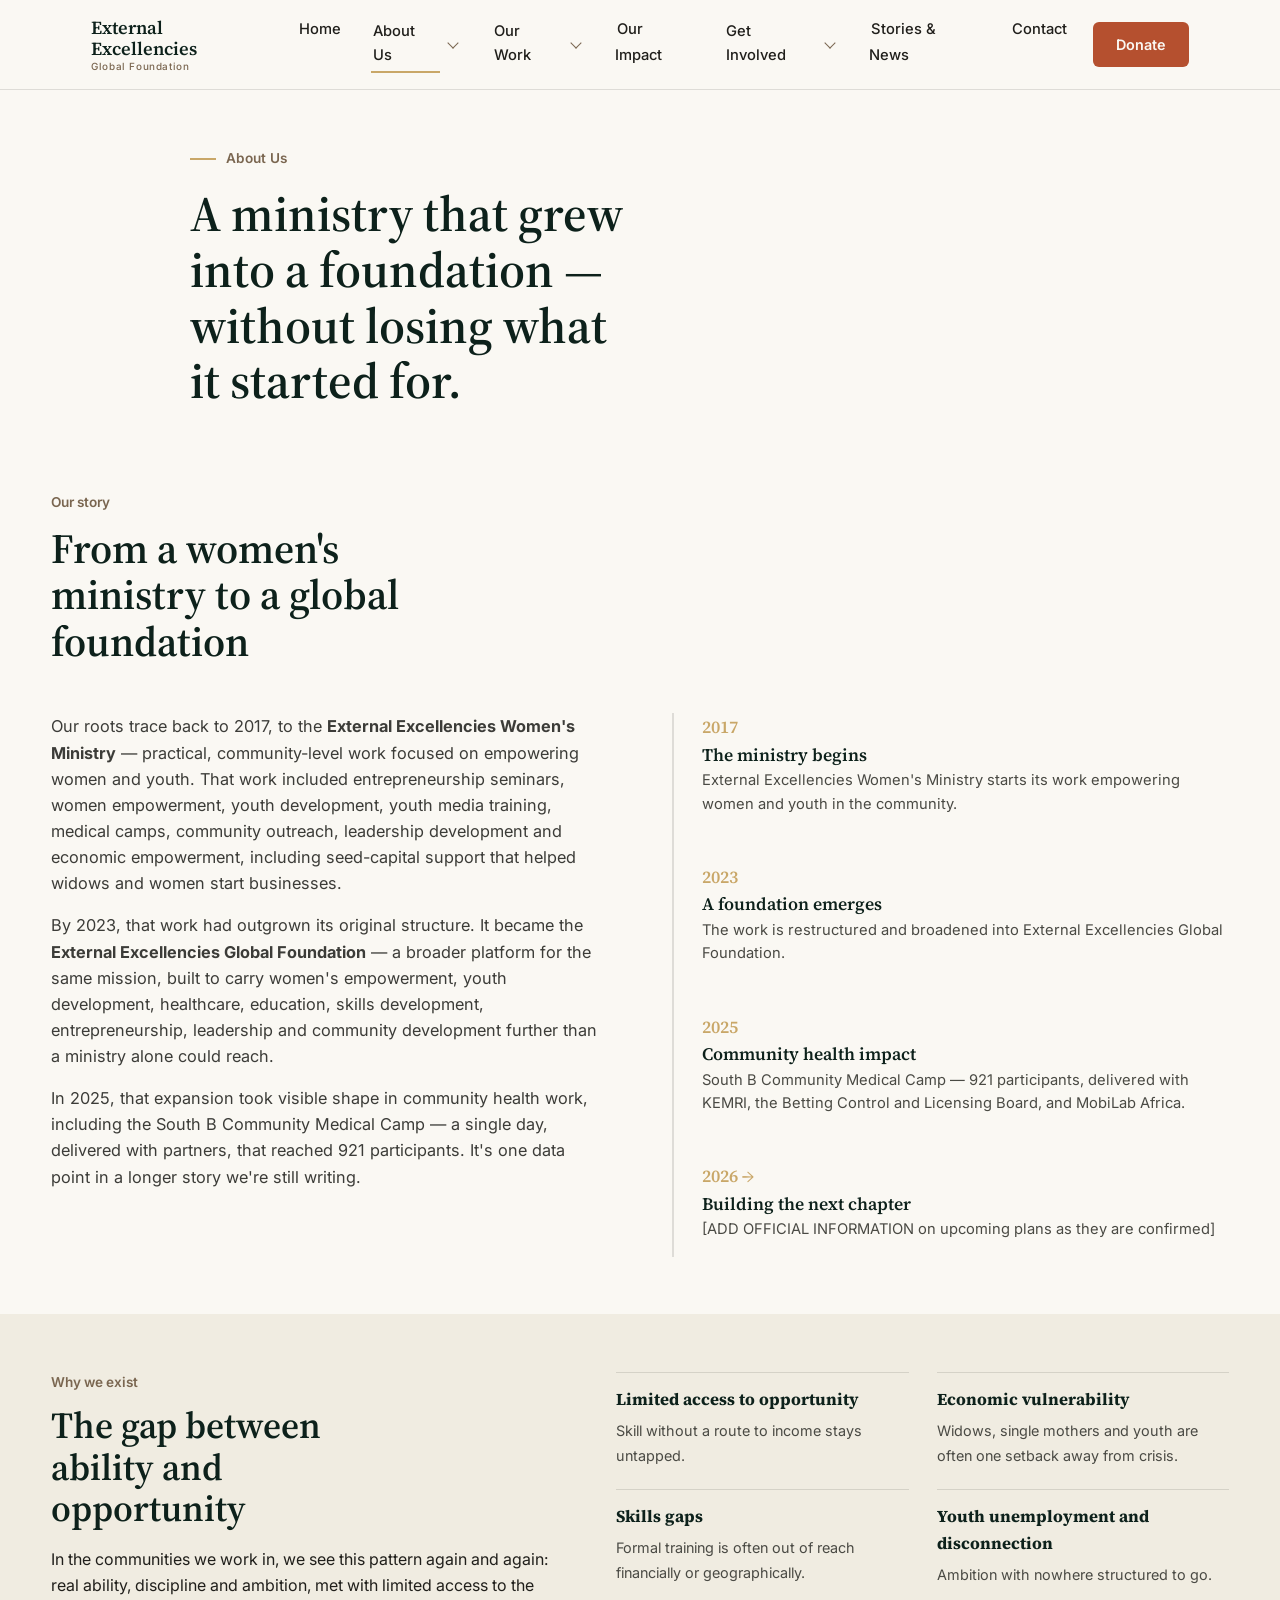
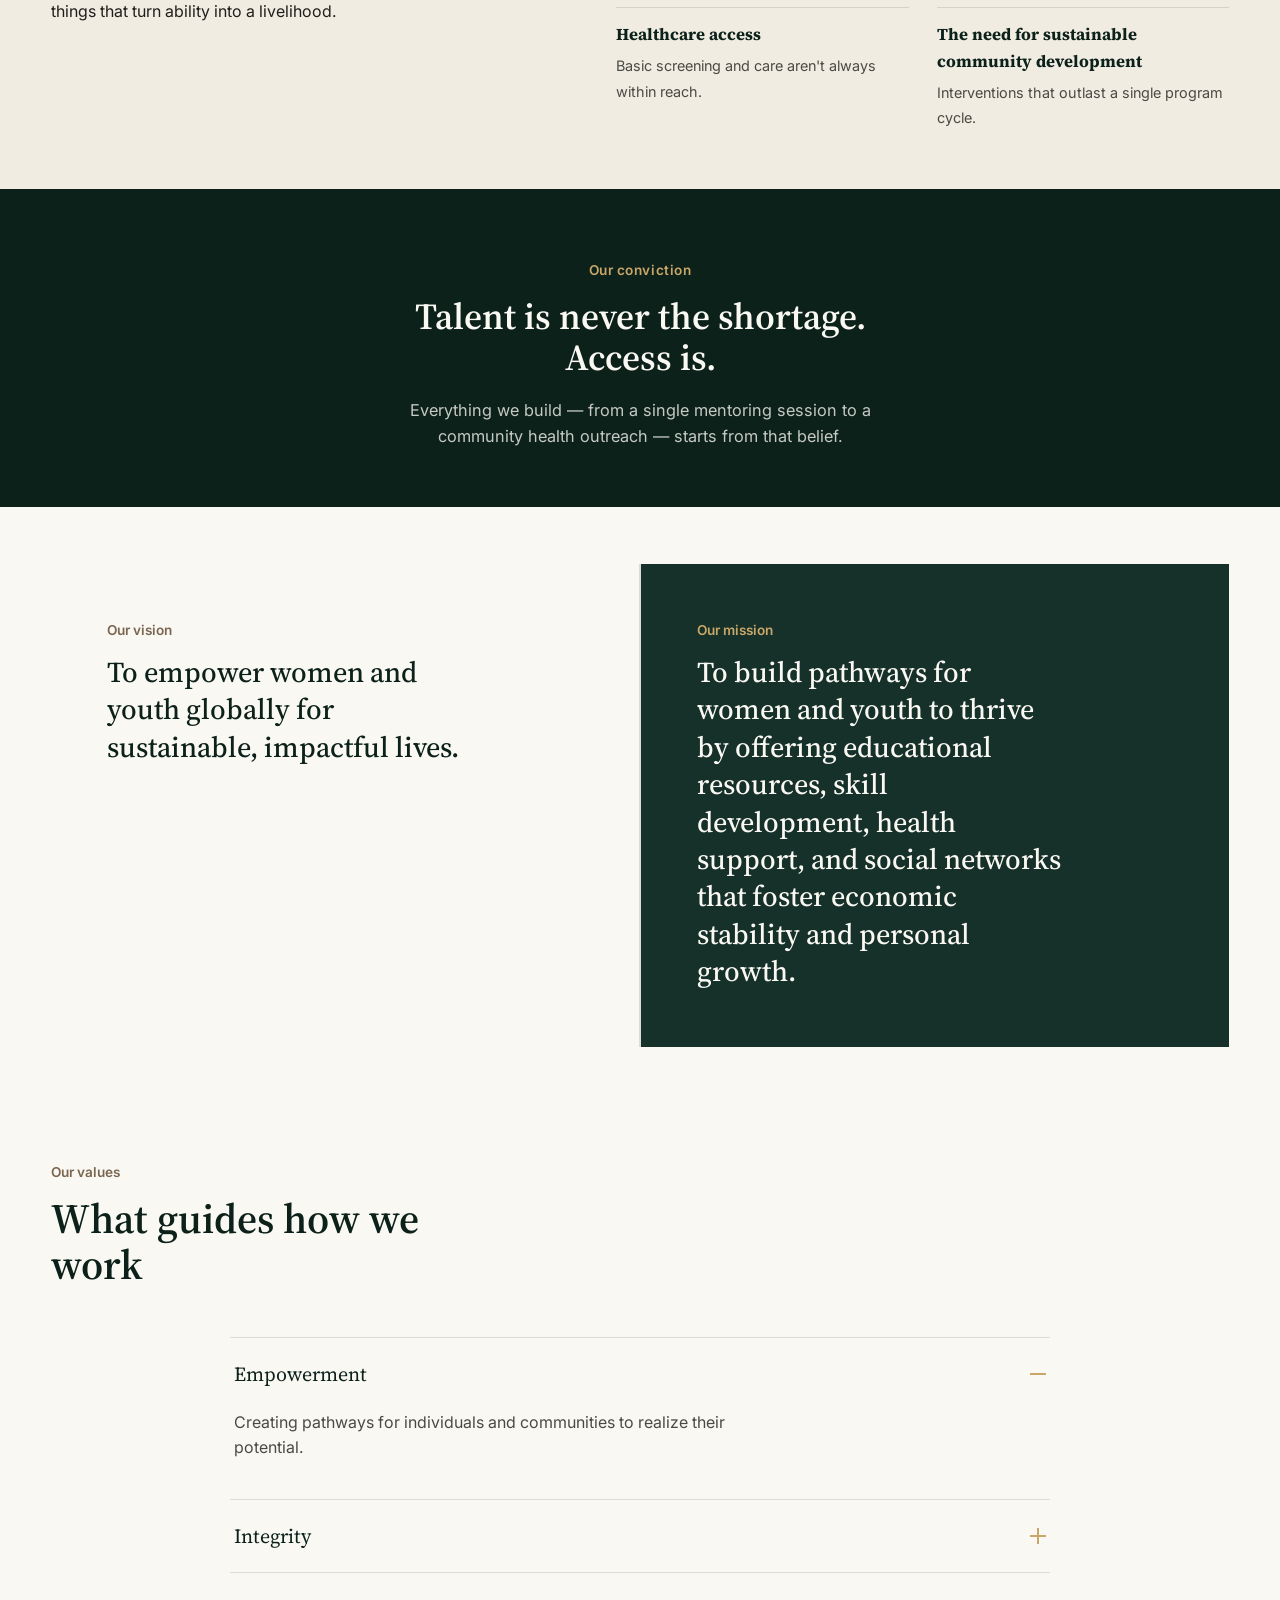
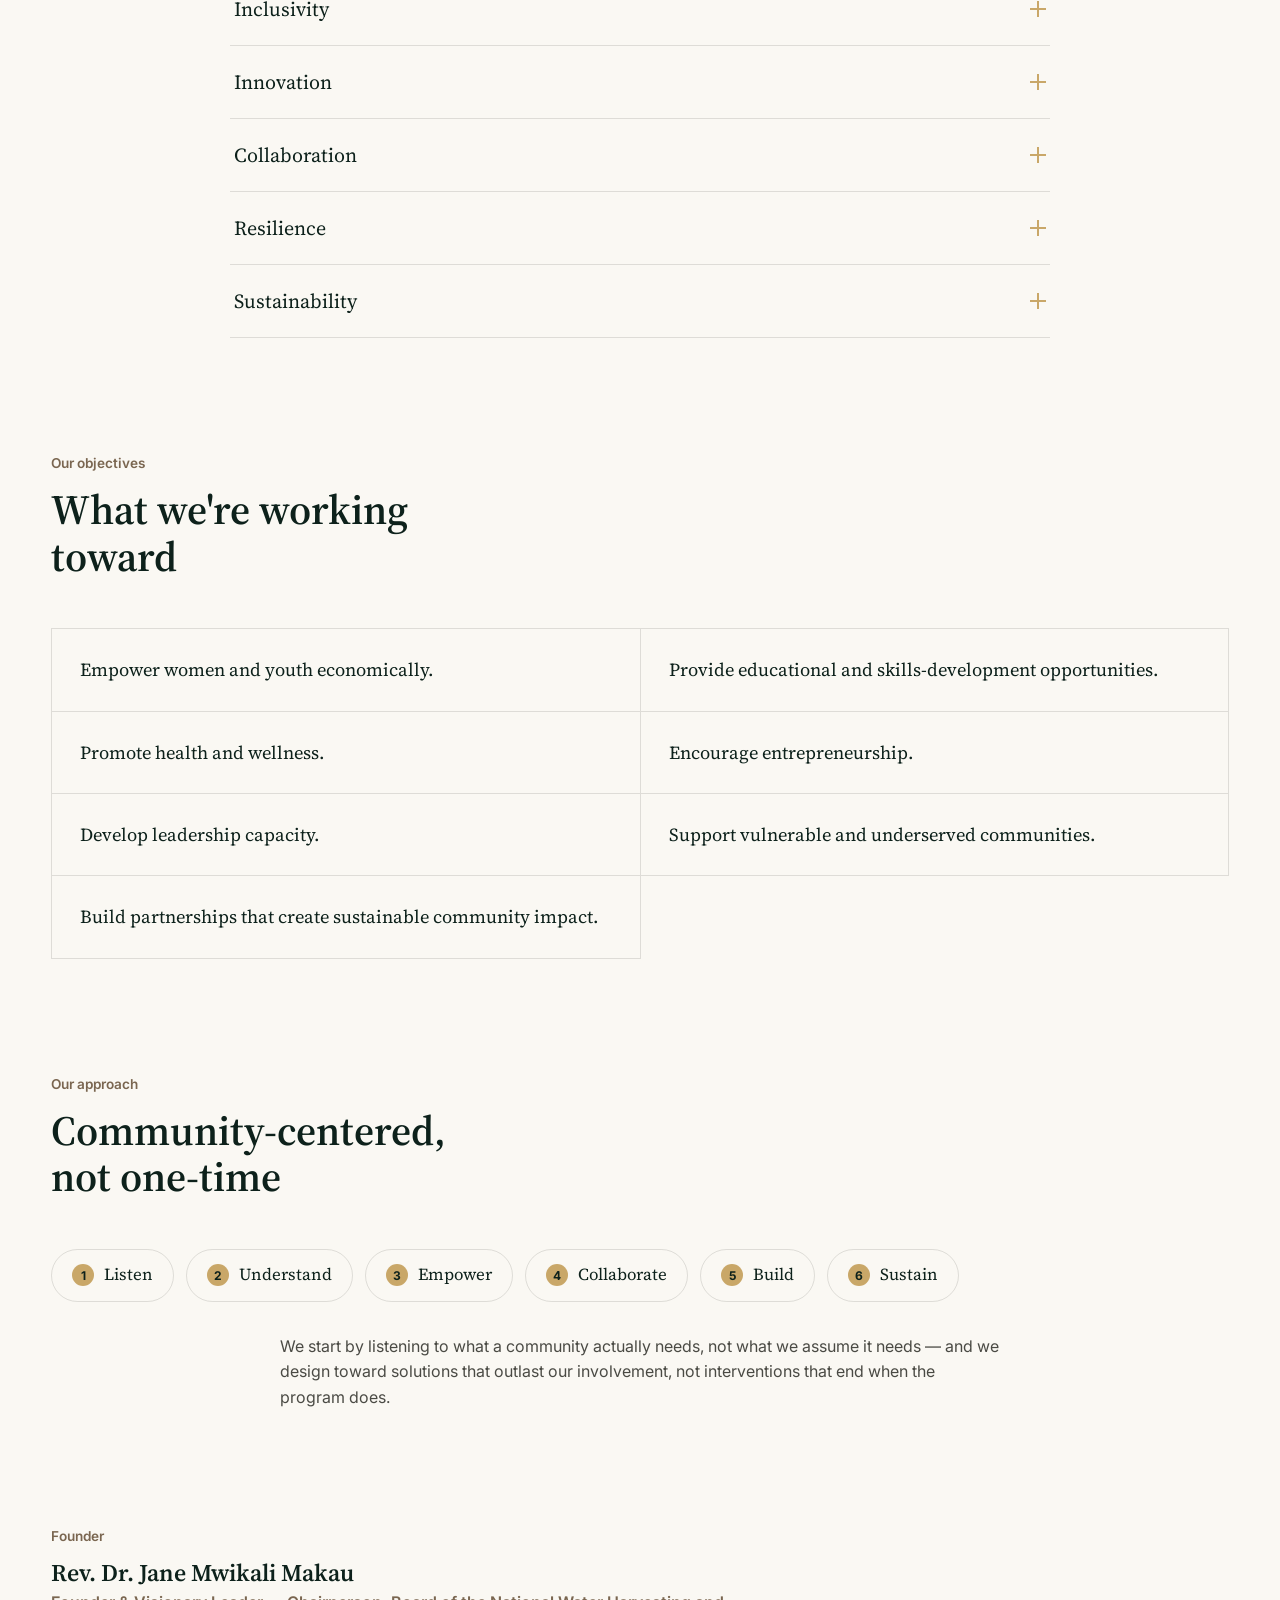
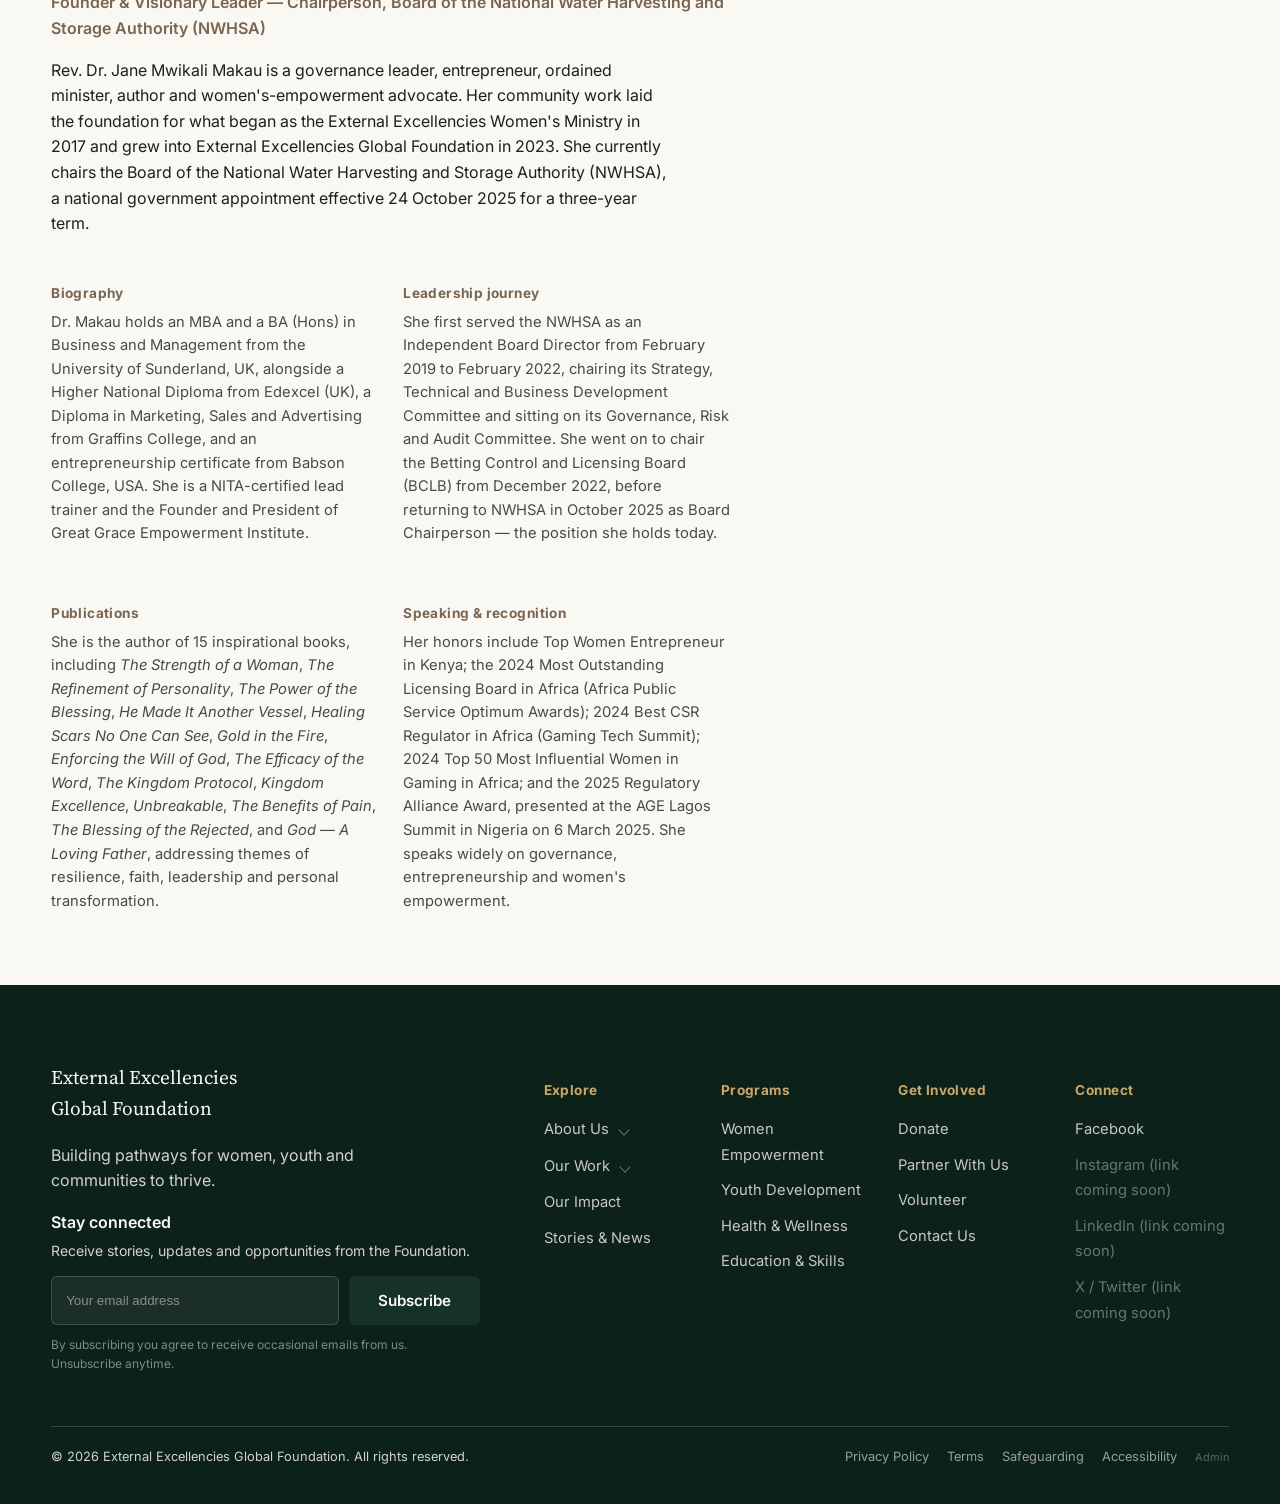
==== commit 09fe23e2: "Add files via upload" ====
--- a/about.html
+++ b/about.html
@@ -39,6 +39,7 @@
           <a href="our-work.html">Our Work</a>
           <button class="dropdown-toggle" aria-expanded="false" aria-label="Show Our Work submenu"><span></span></button>
           <ul class="dropdown-menu">
+            <li><a href="our-work.html#accelerator">Youth &amp; Women Accelerator 2026</a></li>
             <li><a href="our-work.html#women">Women's Empowerment</a></li>
             <li><a href="our-work.html#youth">Youth Development</a></li>
             <li><a href="our-work.html#health">Health</a></li>
@@ -271,29 +272,29 @@
   <!-- ============ FOUNDER ============ -->
   <section class="founder-full" id="founder">
     <div class="founder-full-inner">
-      <div class="founder-full-media ph-photo"><span class="ph-label">[ADD PHOTO — Rev. Dr. Jane Mwikali Makau]</span></div>
+      <div class="founder-full-media ph-photo" data-slot="founder"><span class="ph-label">[ADD PHOTO — Rev. Dr. Jane Mwikali Makau]</span></div>
       <div class="founder-full-copy">
         <p class="section-eyebrow">Founder</p>
         <h2>Rev. Dr. Jane Mwikali Makau</h2>
-        <p class="founder-role">Founder &amp; Visionary Leader</p>
-        <p>Rev. Dr. Jane Mwikali Makau is a leader, author, speaker, governance professional and community-development advocate. Her work laid the foundation for what began as the External Excellencies Women's Ministry in 2017 and grew into External Excellencies Global Foundation in 2023.</p>
+        <p class="founder-role">Founder &amp; Visionary Leader — Chairperson, Board of the National Water Harvesting and Storage Authority (NWHSA)</p>
+        <p>Rev. Dr. Jane Mwikali Makau is a governance leader, entrepreneur, ordained minister, author and women's-empowerment advocate. Her community work laid the foundation for what began as the External Excellencies Women's Ministry in 2017 and grew into External Excellencies Global Foundation in 2023. She currently chairs the Board of the National Water Harvesting and Storage Authority (NWHSA), a national government appointment effective 24 October 2025 for a three-year term.</p>
 
         <div class="founder-detail-grid">
           <div>
             <h4>Biography</h4>
-            <p>[ADD OFFICIAL BIOGRAPHY]</p>
+            <p>Dr. Makau holds an MBA and a BA (Hons) in Business and Management from the University of Sunderland, UK, alongside a Higher National Diploma from Edexcel (UK), a Diploma in Marketing, Sales and Advertising from Graffins College, and an entrepreneurship certificate from Babson College, USA. She is a NITA-certified lead trainer and the Founder and President of Great Grace Empowerment Institute.</p>
           </div>
           <div>
             <h4>Leadership journey</h4>
-            <p>[ADD VERIFIED DETAILS of leadership roles and community-development work]</p>
+            <p>She first served the NWHSA as an Independent Board Director from February 2019 to February 2022, chairing its Strategy, Technical and Business Development Committee and sitting on its Governance, Risk and Audit Committee. She went on to chair the Betting Control and Licensing Board (BCLB) from December 2022, before returning to NWHSA in October 2025 as Board Chairperson — the position she holds today.</p>
           </div>
           <div>
             <h4>Publications</h4>
-            <p>[ADD VERIFIED PUBLICATIONS, if any]</p>
+            <p>She is the author of 15 inspirational books, including <em>The Strength of a Woman</em>, <em>The Refinement of Personality</em>, <em>The Power of the Blessing</em>, <em>He Made It Another Vessel</em>, <em>Healing Scars No One Can See</em>, <em>Gold in the Fire</em>, <em>Enforcing the Will of God</em>, <em>The Efficacy of the Word</em>, <em>The Kingdom Protocol</em>, <em>Kingdom Excellence</em>, <em>Unbreakable</em>, <em>The Benefits of Pain</em>, <em>The Blessing of the Rejected</em>, and <em>God — A Loving Father</em>, addressing themes of resilience, faith, leadership and personal transformation.</p>
           </div>
           <div>
             <h4>Speaking &amp; recognition</h4>
-            <p>[ADD VERIFIED SPEAKING ENGAGEMENTS OR AWARDS, if any]</p>
+            <p>Her honors include Top Women Entrepreneur in Kenya; the 2024 Most Outstanding Licensing Board in Africa (Africa Public Service Optimum Awards); 2024 Best CSR Regulator in Africa (Gaming Tech Summit); 2024 Top 50 Most Influential Women in Gaming in Africa; and the 2025 Regulatory Alliance Award, presented at the AGE Lagos Summit in Nigeria on 6 March 2025. She speaks widely on governance, entrepreneurship and women's empowerment.</p>
           </div>
         </div>
       </div>
@@ -335,6 +336,7 @@
           <a href="our-work.html">Our Work</a>
           <button class="dropdown-toggle" aria-expanded="false" aria-label="Show Our Work submenu"><span></span></button>
           <ul class="dropdown-menu">
+            <li><a href="our-work.html#accelerator">Youth &amp; Women Accelerator 2026</a></li>
             <li><a href="our-work.html#women">Women's Empowerment</a></li>
             <li><a href="our-work.html#youth">Youth Development</a></li>
             <li><a href="our-work.html#health">Health</a></li>
@@ -369,10 +371,10 @@
       <div class="footer-col">
         <h4>Connect</h4>
         <ul class="footer-social">
-          <li><a href="#">[Facebook]</a></li>
-          <li><a href="#">[Instagram]</a></li>
-          <li><a href="#">[LinkedIn]</a></li>
-          <li><a href="#">[X / Twitter]</a></li>
+          <li><a href="https://www.facebook.com/p/External-Excellencies-Global-Foundation-61575571245237/" target="_blank" rel="noopener">Facebook</a></li>
+          <li><span class="social-soon">Instagram (link coming soon)</span></li>
+          <li><span class="social-soon">LinkedIn (link coming soon)</span></li>
+          <li><span class="social-soon">X / Twitter (link coming soon)</span></li>
         </ul>
       </div>
     </div>
@@ -380,15 +382,17 @@
   <div class="footer-bottom">
     <p>&copy; <span id="year"></span> External Excellencies Global Foundation. All rights reserved.</p>
     <ul>
-      <li><a href="#">Privacy Policy</a></li>
-      <li><a href="#">Terms</a></li>
-      <li><a href="#">Safeguarding</a></li>
-      <li><a href="#">Accessibility</a></li>
+      <li><a href="privacy.html">Privacy Policy</a></li>
+      <li><a href="terms.html">Terms</a></li>
+      <li><a href="safeguarding.html">Safeguarding</a></li>
+      <li><a href="accessibility.html">Accessibility</a></li>
+      <li><a href="admin/" class="footer-admin-link">Admin</a></li>
     </ul>
   </div>
 </footer>
 
 <script src="main.js"></script>
 <script src="about.js"></script>
+<script src="site-images.js"></script>
 </body>
 </html>
--- a/style.css
+++ b/style.css
@@ -314,7 +314,9 @@
 /* ============ HERO ============ */
 .hero {
   position: relative;
-  background: linear-gradient(180deg, var(--ivory) 0%, var(--ivory-soft) 100%);
+  background:
+    radial-gradient(900px 480px at 88% 8%, rgba(201,167,104,0.16), transparent 62%),
+    linear-gradient(180deg, var(--ivory) 0%, var(--ivory-soft) 100%);
   overflow: hidden;
 }
 .hero-inner {
@@ -326,26 +328,42 @@
   gap: clamp(32px, 5vw, 64px);
   align-items: center;
 }
+.hero-copy { min-width: 0; }
 .hero-kicker {
   font-size: 0.85rem;
   font-weight: 600;
   color: var(--sand);
   letter-spacing: 0.02em;
   margin-bottom: 18px;
+  display: flex;
+  align-items: center;
+  gap: 10px;
+}
+.hero-kicker::before {
+  content: "";
+  width: 26px;
+  height: 2px;
+  background: var(--gold);
+  flex: none;
 }
 .hero-copy h1 {
-  font-size: clamp(2.4rem, 5.2vw, 4rem);
-  max-width: 12ch;
+  font-size: clamp(2.2rem, 4.6vw, 3.7rem);
+  line-height: 1.08;
+  max-width: 16ch;
+  text-wrap: balance;
 }
 .hero-lede {
-  font-size: 1.15rem;
+  font-size: clamp(1rem, 1.2vw, 1.15rem);
   color: #3c3c38;
   max-width: 46ch;
   margin-top: 20px;
 }
 .hero-actions { display: flex; gap: 16px; flex-wrap: wrap; margin-top: 32px; }
 
-.hero-visual { position: relative; }
+/* z-index:0 makes .hero-visual its own stacking context, so the decorative
+   frame and accent (z-index:-1) sit behind the photo but IN FRONT of the
+   hero background instead of disappearing underneath it. */
+.hero-visual { position: relative; z-index: 0; min-width: 0; }
 .hero-visual::before {
   content: "";
   position: absolute;
@@ -375,22 +393,61 @@
 }
 
 /* ============ HERO CAROUSEL ============ */
-.hero-carousel { position: relative; overflow: hidden; border: 1px solid var(--line); box-shadow: 0 20px 44px rgba(13, 33, 27, 0.16); border-radius: 2px; }
-.hero-carousel-track { position: relative; }
-.hero-slide { display: none; }
-.hero-slide.is-active { display: block; }
-.hero-slide .visual-block.ph-photo { border: none; box-shadow: none; margin: 0; }
+.hero-carousel {
+  position: relative;
+  overflow: hidden;
+  border: 1px solid var(--line);
+  box-shadow: 0 20px 44px rgba(13, 33, 27, 0.16);
+  border-radius: 2px;
+  background: var(--ivory-soft);
+}
+.hero-carousel-track { position: relative; display: grid; }
+/* All slides stack in one grid cell, so the carousel height is stable and
+   the caption/dots can never be pushed onto the text beside them. */
+.hero-slide {
+  grid-area: 1 / 1;
+  position: relative;
+  opacity: 0;
+  visibility: hidden;
+  transition: opacity 0.5s ease;
+}
+.hero-slide.is-active { opacity: 1; visibility: visible; }
+.hero-slide .visual-block.ph-photo,
+.hero-slide img.ph-photo,
+.hero-slide .has-photo > img {
+  border: none;
+  box-shadow: none;
+  margin: 0;
+  width: 100%;
+  height: auto;
+  aspect-ratio: 4 / 5;
+  object-fit: cover;
+}
+.hero-slide img.ph-photo,
+.hero-slide .has-photo > img { display: block; }
+/* Caption is an overlay INSIDE the photo with a scrim, and reserves room on
+   the right for the dots — the two can no longer overlap each other or the
+   copy column. */
 .hero-slide-caption {
+  position: absolute;
+  left: 0;
+  right: 0;
+  bottom: 0;
   margin: 0;
-  padding: 10px 16px;
+  padding: 44px 104px 14px 18px;
   font-size: 0.82rem;
+  line-height: 1.4;
   color: var(--ivory);
-  background: var(--forest-deep);
+  background: linear-gradient(180deg, rgba(13,33,27,0) 0%, rgba(13,33,27,0.55) 42%, rgba(13,33,27,0.88) 100%);
   letter-spacing: 0.01em;
+  display: -webkit-box;
+  -webkit-line-clamp: 2;
+  -webkit-box-orient: vertical;
+  overflow: hidden;
 }
 .hero-carousel-nav {
   position: absolute;
-  top: 42%;
+  top: 50%;
   transform: translateY(-50%);
   width: 38px;
   height: 38px;
@@ -404,11 +461,22 @@
   align-items: center;
   justify-content: center;
   box-shadow: 0 4px 12px rgba(13,33,27,0.2);
+  transition: background 0.2s ease, transform 0.2s ease;
 }
 .hero-carousel-nav:hover { background: var(--ivory); }
 .hero-carousel-nav.prev { left: 12px; }
 .hero-carousel-nav.next { right: 12px; }
-.hero-carousel-dots { position: absolute; bottom: 44px; left: 0; right: 0; display: flex; justify-content: center; gap: 7px; }
+.hero-carousel-nav.prev:hover { transform: translateY(-50%) translateX(-2px); }
+.hero-carousel-nav.next:hover { transform: translateY(-50%) translateX(2px); }
+.hero-carousel-dots {
+  position: absolute;
+  bottom: 16px;
+  right: 16px;
+  left: auto;
+  display: flex;
+  justify-content: flex-end;
+  gap: 7px;
+}
 .hero-carousel-dots button {
   width: 7px;
   height: 7px;
@@ -416,19 +484,19 @@
   border: none;
   background: rgba(250, 248, 243, 0.55);
   padding: 0;
+  transition: width 0.25s ease, background 0.25s ease;
 }
 .hero-carousel-dots button.is-active { background: var(--ivory); width: 18px; border-radius: 4px; }
 
 .scroll-cue {
   display: block;
-  margin: 0 auto;
+  margin: 0 auto 28px;
   width: 26px;
   height: 42px;
   border: 2px solid var(--sand);
   border-radius: 20px;
   position: relative;
   background: none;
-  margin-bottom: 28px;
 }
 .scroll-cue span {
   position: absolute;
@@ -713,6 +781,7 @@
 .footer-col ul { display: flex; flex-direction: column; gap: 10px; }
 .footer-col a { text-decoration: none; font-size: 0.92rem; color: rgba(246,242,233,0.8); }
 .footer-col a:hover { color: var(--ivory); }
+.social-soon { font-size: 0.92rem; color: rgba(246,242,233,0.4); cursor: default; }
 
 .footer-bottom {
   max-width: var(--max);
@@ -789,3 +858,268 @@
   .footer-cols { grid-template-columns: 1fr 1fr; }
   .impact-grid { grid-template-columns: 1fr 1fr; }
 }
+
+/* ============================================================
+   REFINEMENTS — Sept 2026 pass
+   Fixes: nav overlap at tablet widths, hero stacking on mobile,
+   plus restrained visual polish (depth, focus, placeholders).
+   ============================================================ */
+
+/* --- Tablet nav ---------------------------------------------------------
+   The old build only switched to the hamburger at 640px, so between roughly
+   700px and 980px seven nav items + the Donate button ran into the logo.
+   The menu panel now takes over at 1024px, where the row actually runs out. */
+@media (max-width: 1024px) {
+  .main-nav {
+    position: fixed;
+    inset: 0 0 0 auto;
+    width: min(80vw, 340px);
+    background: var(--ivory);
+    transform: translateX(100%);
+    transition: transform 0.25s ease;
+    padding: 90px 28px 28px;
+    box-shadow: -8px 0 24px rgba(0,0,0,0.08);
+    overflow-y: auto;
+    z-index: 120;
+  }
+  .main-nav.is-open { transform: translateX(0); }
+  .main-nav ul { flex-direction: column; gap: 4px; }
+  .main-nav li { border-bottom: 1px solid var(--line); }
+  .main-nav > ul > li:last-child { border-bottom: none; }
+  .main-nav a { display: block; padding: 14px 2px; border-bottom: none !important; }
+  .nav-toggle { display: flex; }
+
+  .main-nav li.has-dropdown { flex-wrap: wrap; }
+  .main-nav li.has-dropdown > a { flex: 1; }
+  .dropdown-toggle { width: 44px; height: 44px; }
+  .dropdown-menu {
+    position: static;
+    width: 100%;
+    max-height: 0;
+    opacity: 1;
+    visibility: visible;
+    transform: none;
+    border: none;
+    box-shadow: none;
+    padding: 0;
+    overflow: hidden;
+    transition: max-height 0.22s ease, padding 0.22s ease;
+  }
+  .has-dropdown.is-open .dropdown-menu { max-height: 420px; padding: 0 0 10px 14px; }
+  .dropdown-menu a { padding: 11px 12px; font-size: 0.9rem; }
+}
+
+/* Dim the page behind the open menu panel so the two never read as one layer */
+.nav-scrim {
+  position: fixed;
+  inset: 0;
+  background: rgba(13, 33, 27, 0.42);
+  opacity: 0;
+  pointer-events: none;
+  transition: opacity 0.25s ease;
+  z-index: 110;
+}
+body.nav-open .nav-scrim { opacity: 1; pointer-events: auto; }
+body.nav-open { overflow: hidden; }
+
+/* --- Hero on small screens ---------------------------------------------
+   Centre the photo when it stacks above the copy, and drop the decorative
+   accent that used to poke out under the headline. */
+@media (max-width: 980px) {
+  /* width:100% matters — with only `margin-inline:auto` the grid item stops
+     stretching and collapses to the width of its placeholder text. */
+  .hero-visual { width: 100%; max-width: 420px; margin-inline: auto; }
+  .hero-copy { text-align: left; }
+  .hero-copy h1 { max-width: 20ch; }
+}
+@media (max-width: 640px) {
+  .hero-visual::before,
+  .visual-accent { display: none; }
+  .hero-slide-caption { padding: 40px 92px 12px 14px; font-size: 0.76rem; }
+  .hero-carousel-nav { width: 34px; height: 34px; }
+  .scroll-cue { display: none; }
+}
+
+/* --- Placeholders ------------------------------------------------------
+   Until real photography lands, an empty slot should look like a considered
+   part of the design rather than a broken image. */
+.ph-photo {
+  position: relative;
+  border: 1px solid var(--forest-tint-line);
+  background:
+    repeating-linear-gradient(135deg, rgba(22,48,42,0.05) 0 1px, transparent 1px 13px),
+    linear-gradient(160deg, #E7DFCC 0%, #D6CCB2 100%);
+}
+.ph-label {
+  font-size: 0.72rem;
+  line-height: 1.45;
+  color: #6f5d47;
+  max-width: 24ch;
+}
+
+/* --- Depth and interaction --------------------------------------------- */
+.focus-card,
+.involved-card,
+.story-card {
+  transition: transform 0.25s ease, box-shadow 0.25s ease;
+}
+.focus-card:hover,
+.involved-card:hover,
+.story-card:hover {
+  transform: translateY(-3px);
+}
+.btn { transition: background 0.2s ease, color 0.2s ease, border-color 0.2s ease; }
+
+/* Keyboard focus that is visible on both the ivory and forest backgrounds */
+a:focus-visible,
+button:focus-visible,
+summary:focus-visible,
+input:focus-visible,
+textarea:focus-visible,
+select:focus-visible {
+  outline: 2px solid var(--gold);
+  outline-offset: 3px;
+  border-radius: 2px;
+}
+
+/* --- Long-word safety --------------------------------------------------
+   Stops long project titles and URLs from pushing a card wider than its
+   column, which is the other way text ends up sitting on top of an image. */
+h1, h2, h3, h4, p, li, summary, td, th { overflow-wrap: break-word; }
+
+@media (prefers-reduced-motion: reduce) {
+  .focus-card:hover,
+  .involved-card:hover,
+  .story-card:hover { transform: none; }
+  .hero-slide { transition: none; }
+}
+
+/* --- Uploaded photos (filled from the /admin dashboard) ----------------- */
+.has-photo { overflow: hidden; border: none; display: block; }
+.has-photo > img { display: block; width: 100%; height: 100%; object-fit: cover; }
+.slot-caption {
+  font-size: 0.78rem;
+  color: var(--sand);
+  margin-top: 8px;
+  line-height: 1.5;
+  max-width: 48ch;
+}
+
+/* The closed menu panel sits off the right edge, which on very narrow phones
+   added a sideways scrollbar to the whole page. `clip` removes that without
+   turning <html> into a scroll container, so the sticky header still works.
+   visibility also keeps the closed menu's links out of the tab order. */
+html { overflow-x: clip; }
+@media (max-width: 1024px) {
+  .main-nav { visibility: hidden; transition: transform 0.25s ease, visibility 0s linear 0.25s; }
+  .main-nav.is-open { visibility: visible; transition: transform 0.25s ease, visibility 0s; }
+}
+
+/* ============================================================
+   REMOVED PHOTO FRAMES — how the page closes the gap
+   ------------------------------------------------------------
+   When a frame is deleted (because no photo was uploaded for it),
+   site-images.js adds .media-removed to the band around it. These
+   rules turn a two-column band back into one readable column
+   instead of leaving half the row empty.
+   ============================================================ */
+
+/* Two-column bands: text takes the full width, and gets a comfortable
+   measure rather than stretching to a 1200px line. */
+.health-inner.media-removed,
+.founder-inner.media-removed,
+.founder-full-inner.media-removed,
+.program-inner.media-removed {
+  grid-template-columns: 1fr;
+}
+.health-inner.media-removed > *,
+.founder-inner.media-removed > *,
+.founder-full-inner.media-removed > *,
+.program-inner.media-removed > * {
+  max-width: 68ch;
+}
+
+/* Cards that were photo-on-top: the heading now leads, so it needs the
+   breathing room the photo used to provide. */
+.focus-card.media-removed,
+.story-card.media-removed,
+.impact-story-card.media-removed,
+.latest-card.media-removed {
+  padding-top: 4px;
+}
+.focus-card.media-removed { border-top: 2px solid var(--gold); padding-top: 18px; }
+.story-card.media-removed h3,
+.impact-story-card.media-removed h3,
+.latest-card.media-removed h3 { margin-top: 0; }
+
+/* Project photo groups size themselves to however many photos there are,
+   so one photo reads as a deliberate single image and two read as a pair,
+   instead of a three-across grid with holes in it. */
+.project-gallery[data-count="1"] { grid-template-columns: minmax(0, 60%); }
+.project-gallery[data-count="2"] { grid-template-columns: repeat(2, 1fr); }
+.project-gallery[data-count="4"] { grid-template-columns: repeat(2, 1fr); }
+.project-gallery[data-count="5"],
+.project-gallery[data-count="6"] { grid-template-columns: repeat(3, 1fr); }
+@media (max-width: 640px) {
+  .project-gallery[data-count] { grid-template-columns: 1fr 1fr; }
+  .project-gallery[data-count="1"] { grid-template-columns: 1fr; }
+}
+
+/* Uploaded photos fill their frame whatever shape it was cut to. */
+.has-photo { overflow: hidden; border: none; }
+.slot-img { display: block; width: 100%; height: 100%; object-fit: cover; }
+
+/* Frames are hidden until the loader has decided their fate, so a removed
+   frame never flashes on screen before it disappears. The slider is exempt
+   — it always has frames. */
+html:not(.photos-ready) .ph-photo:not(.hero-carousel .ph-photo) { visibility: hidden; }
+
+/* A photo and its caption are one block, so a caption can never land in the
+   next grid cell and push a two-column row out of alignment. */
+.slot-figure { margin: 0; min-width: 0; display: block; }
+.slot-figure > .slot-caption { margin-top: 8px; }
+
+/* Admin link in the footer — small and out of the way on purpose */
+.footer-admin-link {
+  opacity: 0.55;
+  font-size: 0.85em;
+}
+.footer-admin-link:hover { opacity: 1; }
+
+/* ============ FEATURED UPCOMING PROGRAMME (homepage) ============ */
+.featured-programme { background: var(--forest-deep); padding: clamp(40px, 6vw, 72px) var(--gutter); }
+.featured-programme-inner {
+  max-width: var(--max);
+  margin: 0 auto;
+  display: grid;
+  grid-template-columns: 0.85fr 1.15fr;
+  gap: clamp(28px, 4vw, 56px);
+  align-items: center;
+}
+.featured-programme-media { aspect-ratio: 4/5; border-radius: var(--radius); border-color: var(--line-on-dark); }
+.featured-programme-tag {
+  font-size: 0.8rem; font-weight: 600; color: var(--gold);
+  letter-spacing: 0.02em; margin-bottom: 14px;
+}
+.featured-programme-copy h2 { color: var(--ivory); font-size: clamp(1.6rem, 3vw, 2.2rem); max-width: 22ch; }
+.featured-programme-line { font-family: var(--font-display); font-style: italic; color: var(--clay-soft); font-size: 1.15rem; margin-top: 10px; }
+.featured-programme-facts {
+  margin: 22px 0; padding: 18px 0; border-top: 1px solid var(--line-on-dark);
+  border-bottom: 1px solid var(--line-on-dark); display: flex; flex-direction: column; gap: 8px;
+}
+.featured-programme-facts li { color: rgba(250,248,243,0.85); font-size: 0.94rem; list-style: none; }
+.featured-programme-facts strong { color: var(--ivory); }
+.featured-programme-copy > p:not([class]) { color: rgba(250,248,243,0.75); max-width: 52ch; margin-bottom: 26px; }
+
+@media (max-width: 980px) {
+  .featured-programme-inner { grid-template-columns: 1fr; }
+  .featured-programme-media { max-width: 380px; margin: 0 auto; }
+}
+
+/* Featured programme banner and Accelerator hero, with their graphic removed */
+.featured-programme-inner.media-removed,
+.prog-hero-inner.media-removed { grid-template-columns: 1fr; text-align: center; }
+.featured-programme-inner.media-removed .featured-programme-copy,
+.prog-hero-inner.media-removed .prog-hero-copy { max-width: 60ch; margin: 0 auto; }
+.featured-programme-inner.media-removed .featured-programme-facts,
+.prog-hero-inner.media-removed .prog-hero-facts { text-align: left; max-width: 40ch; margin-left: auto; margin-right: auto; }
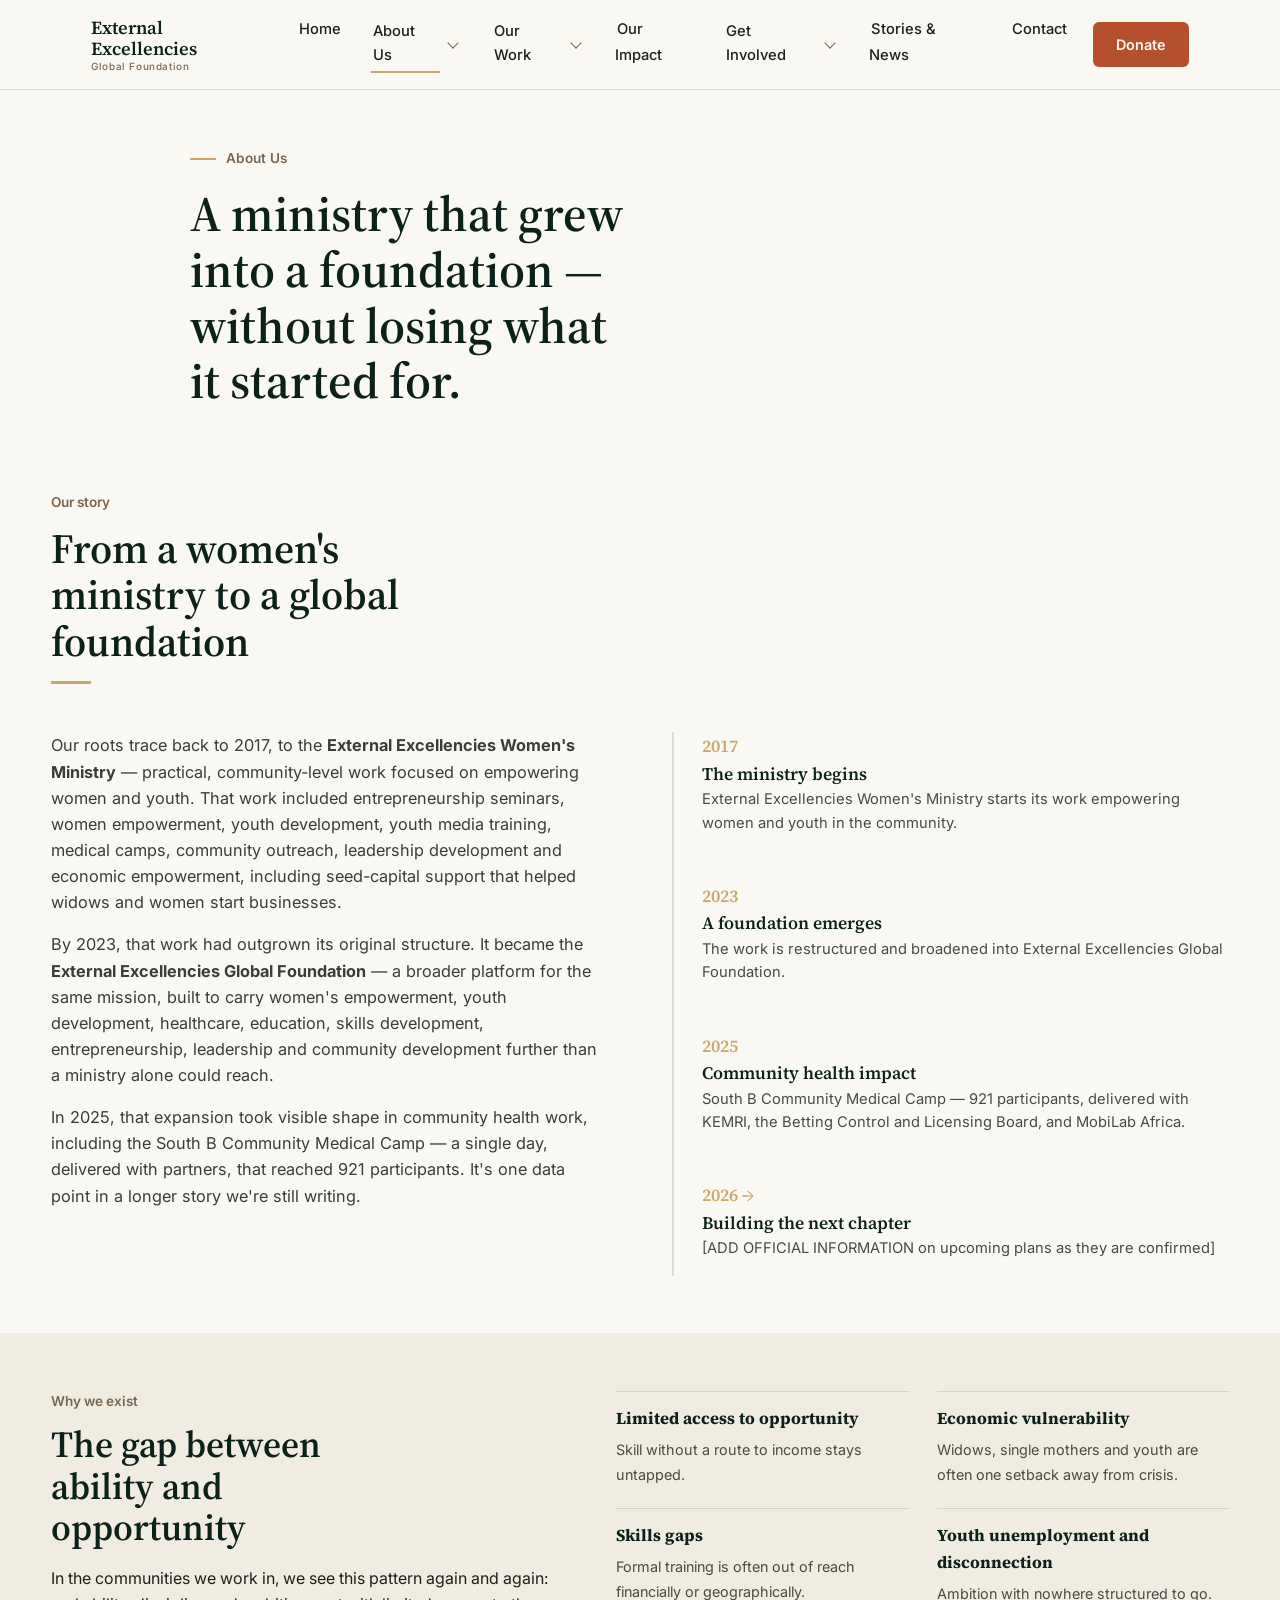
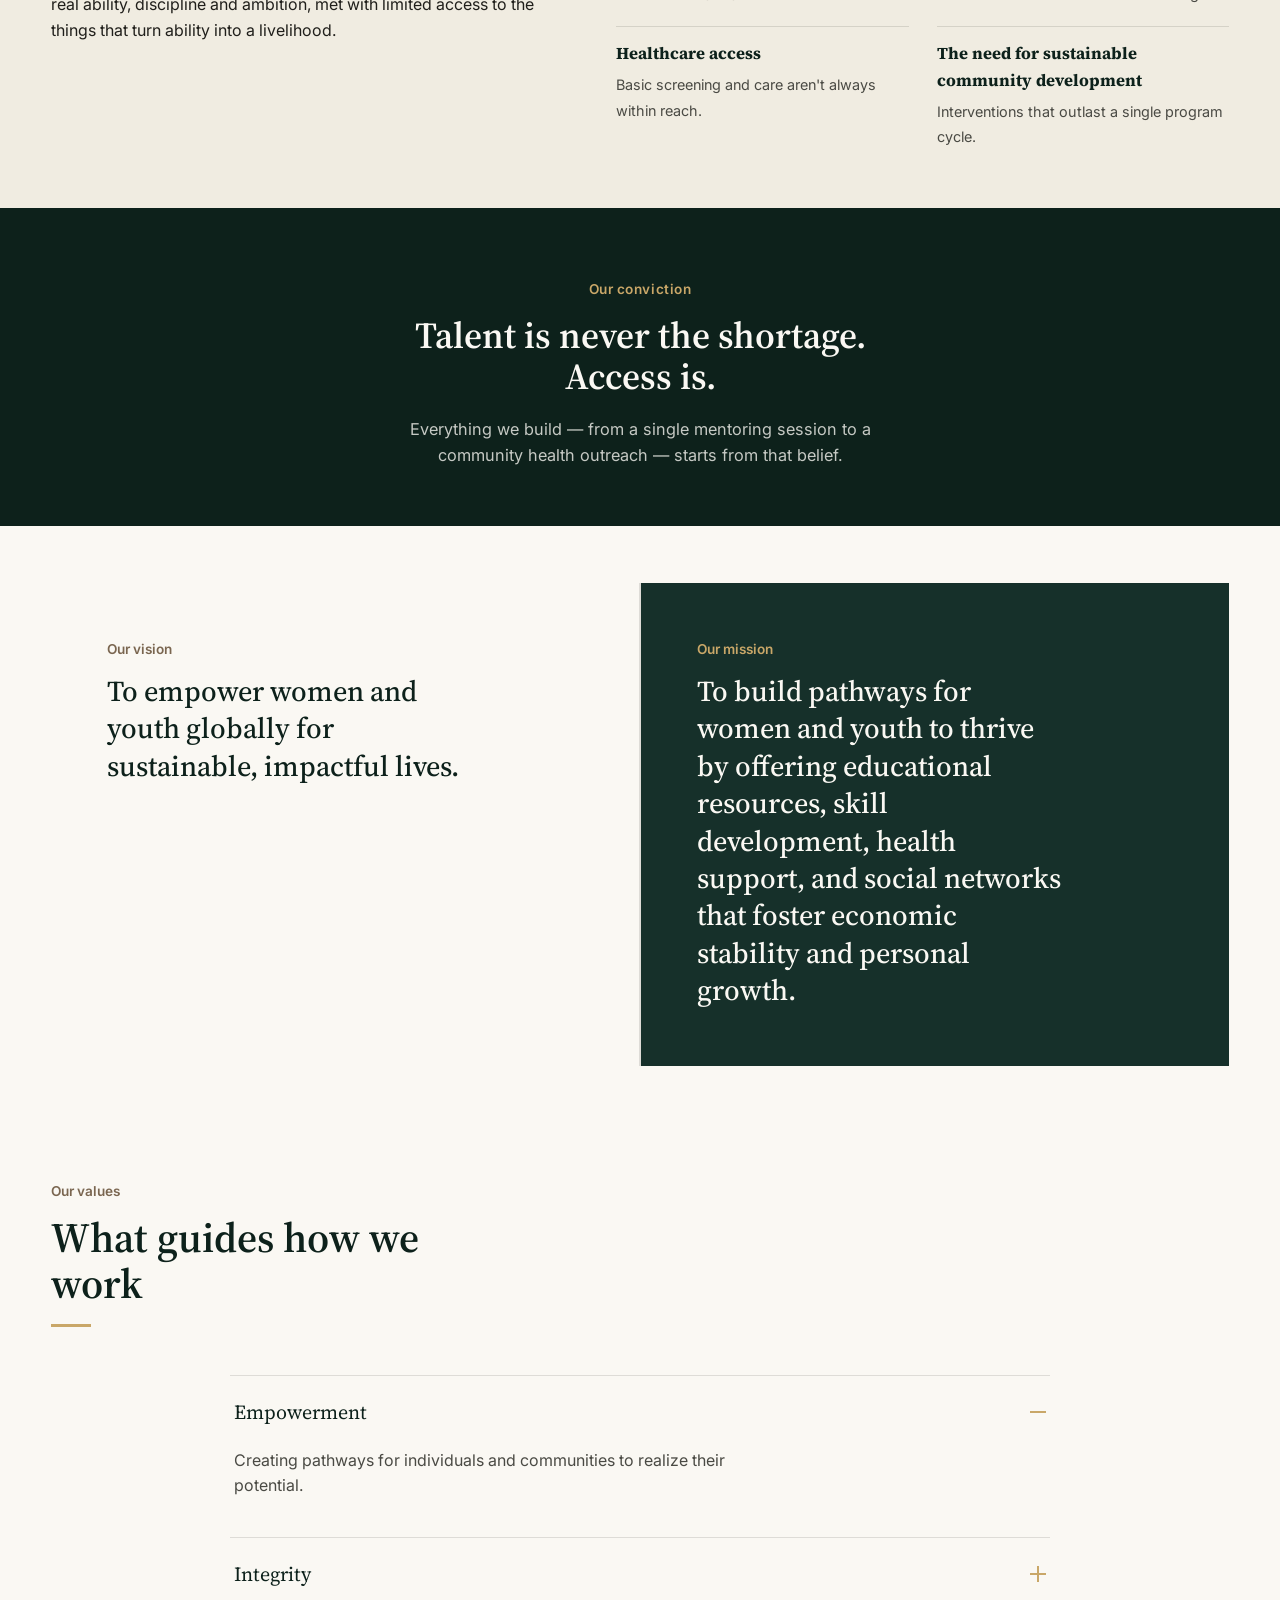
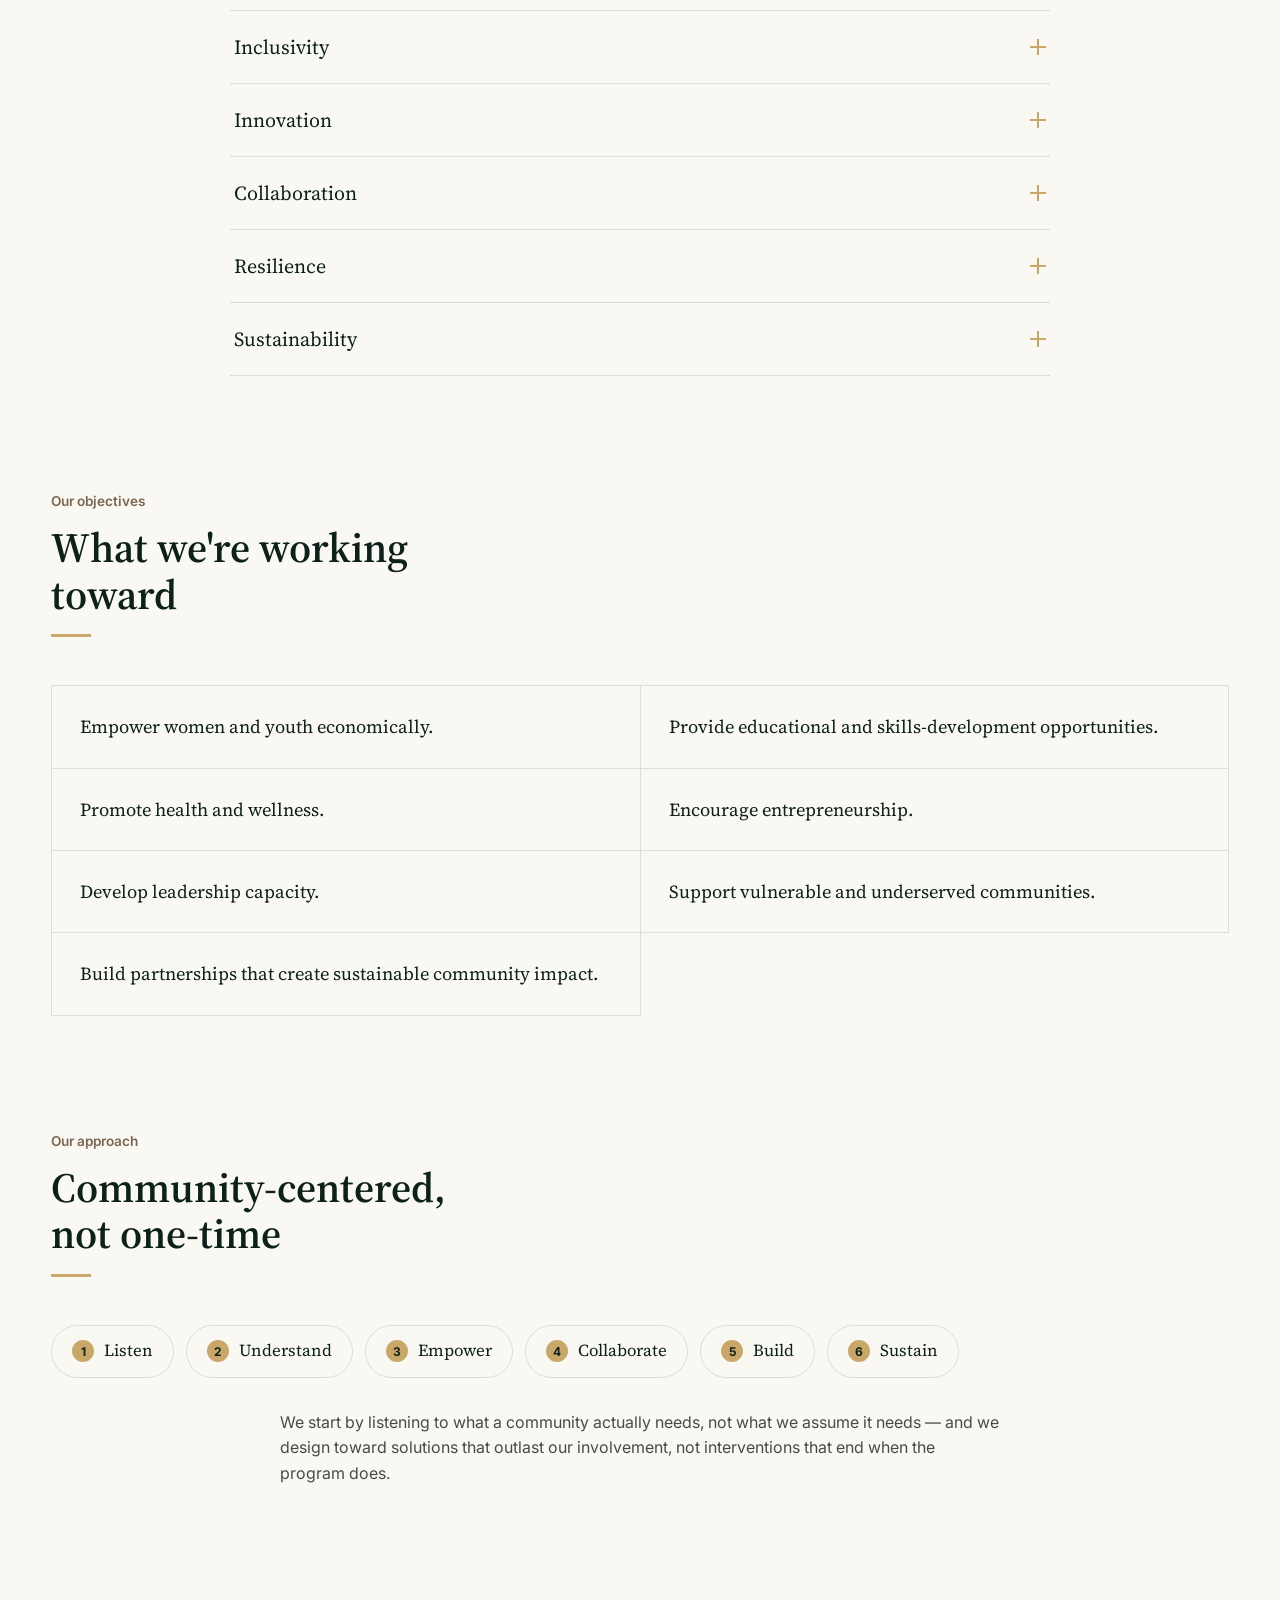
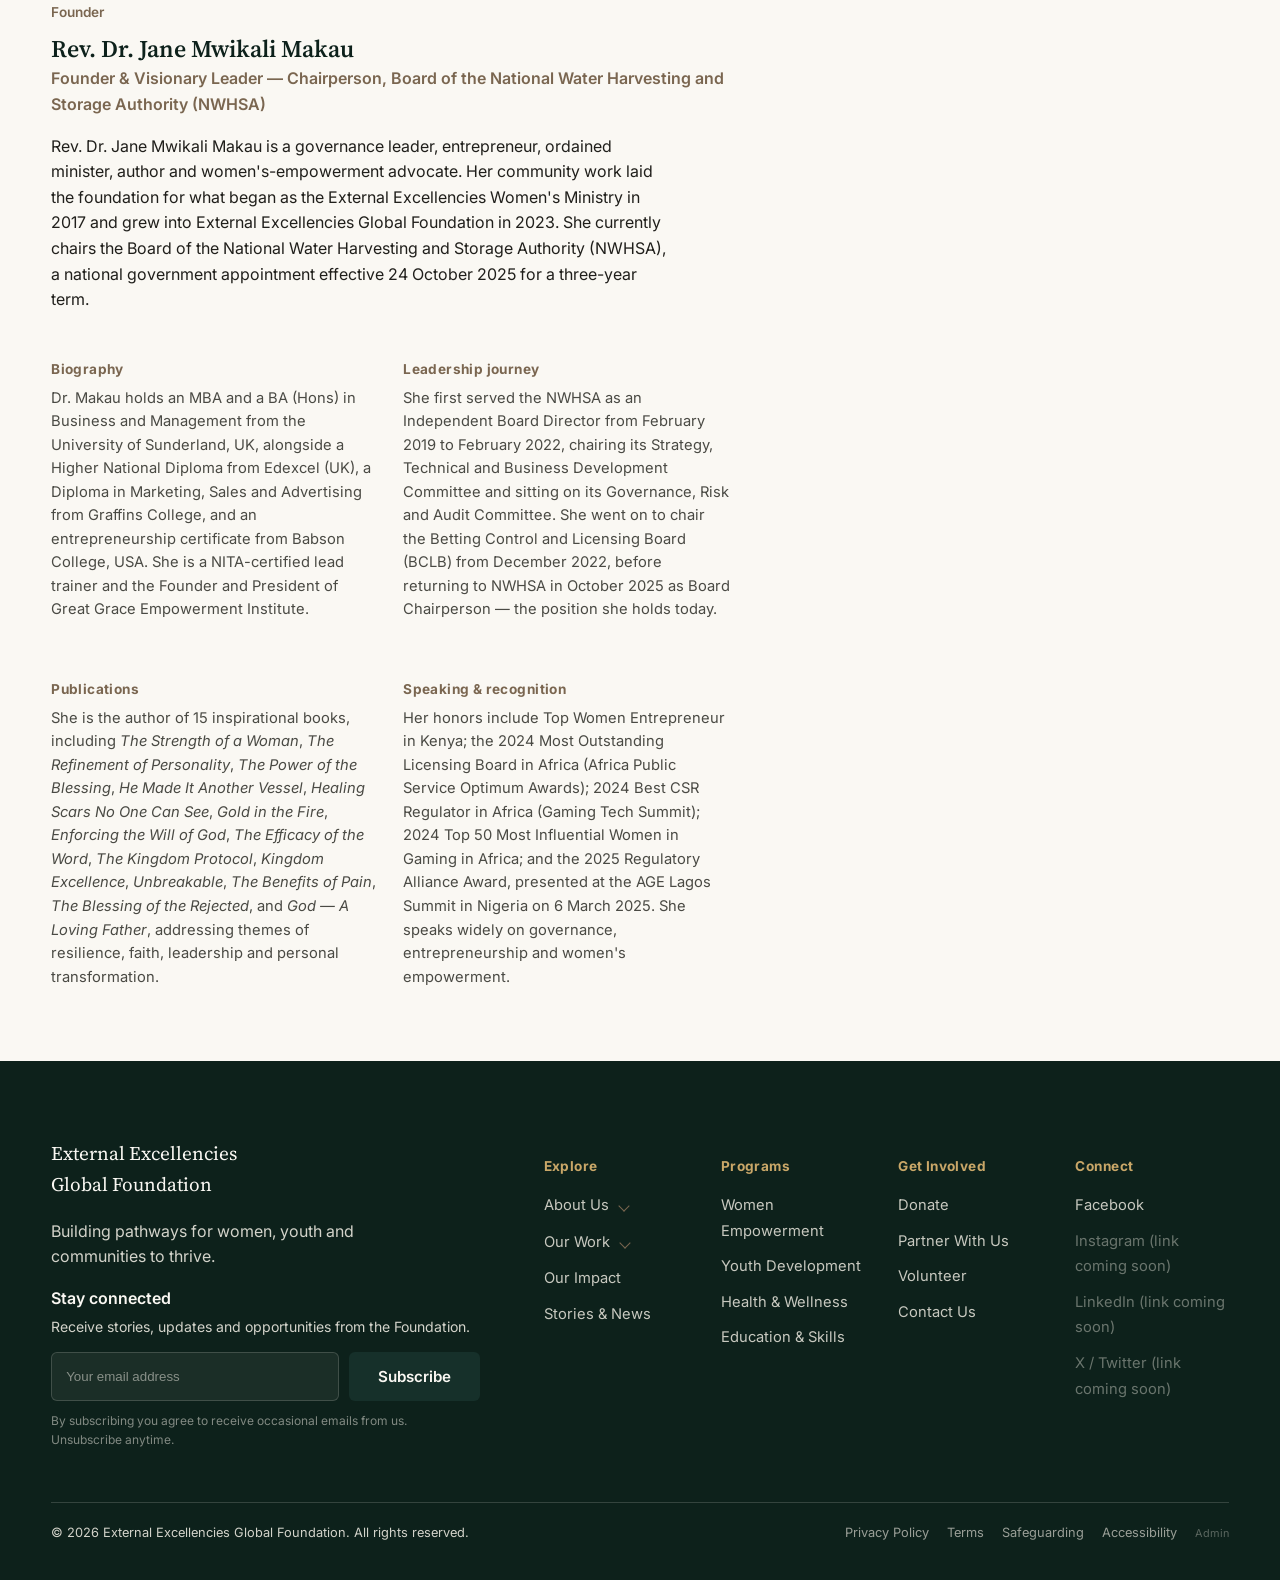
==== commit 99cf0c59: "Add files via upload" ====
--- a/about.html
+++ b/about.html
@@ -301,6 +301,15 @@
     </div>
   </section>
 
+  <!-- ============ CUSTOM PHOTO GALLERY (added via /admin) ============ -->
+  <section class="custom-gallery" data-zone="about">
+    <div class="section-head">
+      <p class="section-eyebrow">Gallery</p>
+      <h2>Photo gallery</h2>
+    </div>
+    <div class="custom-gallery-grid"></div>
+  </section>
+
 </main>
 
 <!-- ============ FOOTER ============ -->
@@ -386,7 +395,7 @@
       <li><a href="terms.html">Terms</a></li>
       <li><a href="safeguarding.html">Safeguarding</a></li>
       <li><a href="accessibility.html">Accessibility</a></li>
-      <li><a href="admin/" class="footer-admin-link">Admin</a></li>
+      <li><a href="admin.html" class="footer-admin-link">Admin</a></li>
     </ul>
   </div>
 </footer>
@@ -394,5 +403,6 @@
 <script src="main.js"></script>
 <script src="about.js"></script>
 <script src="site-images.js"></script>
+<script src="custom-photos.js"></script>
 </body>
 </html>
--- a/style.css
+++ b/style.css
@@ -518,6 +518,14 @@
 section { padding: clamp(32px, 4.5vw, 60px) var(--gutter); }
 .section-head { max-width: var(--max); margin: 0 auto 48px; }
 .section-head h2 { font-size: clamp(1.8rem, 3.4vw, 2.6rem); max-width: 20ch; }
+.section-head h2::after {
+  content: "";
+  display: block;
+  width: 40px;
+  height: 3px;
+  background: var(--gold);
+  margin-top: 16px;
+}
 .section-eyebrow {
   font-size: 0.85rem;
   font-weight: 600;
@@ -1123,3 +1131,36 @@
 .prog-hero-inner.media-removed .prog-hero-copy { max-width: 60ch; margin: 0 auto; }
 .featured-programme-inner.media-removed .featured-programme-facts,
 .prog-hero-inner.media-removed .prog-hero-facts { text-align: left; max-width: 40ch; margin-left: auto; margin-right: auto; }
+
+/* ============================================================
+   CUSTOM PHOTO GALLERY — user-added frames from /admin
+   ------------------------------------------------------------
+   One "Photo gallery" section per page, populated only with
+   frames added for that page's zone. Hidden entirely if empty.
+   ============================================================ */
+.custom-gallery { padding: 64px 24px; max-width: 1180px; margin: 0 auto; }
+.custom-gallery .section-head { margin-bottom: 28px; }
+.custom-gallery-grid {
+  display: grid;
+  grid-template-columns: repeat(auto-fill, minmax(220px, 1fr));
+  gap: 20px;
+  align-items: start;
+}
+.custom-frame {
+  margin: 0;
+  background: var(--forest-tint, #EBF1EC);
+  border-radius: 8px;
+  overflow: hidden;
+}
+.custom-frame img { display: block; width: 100%; height: 100%; object-fit: cover; }
+.custom-frame figcaption {
+  padding: 10px 12px;
+  font-size: 0.85rem;
+  color: var(--sand, #7A6650);
+  background: var(--ivory, #FAF8F3);
+}
+/* Frame shapes — pick one per photo in the admin dashboard */
+.custom-frame.cf-square { aspect-ratio: 1 / 1; }
+.custom-frame.cf-portrait { aspect-ratio: 3 / 4; }
+.custom-frame.cf-landscape { aspect-ratio: 4 / 3; }
+.custom-frame.cf-wide { aspect-ratio: 16 / 7; grid-column: 1 / -1; }
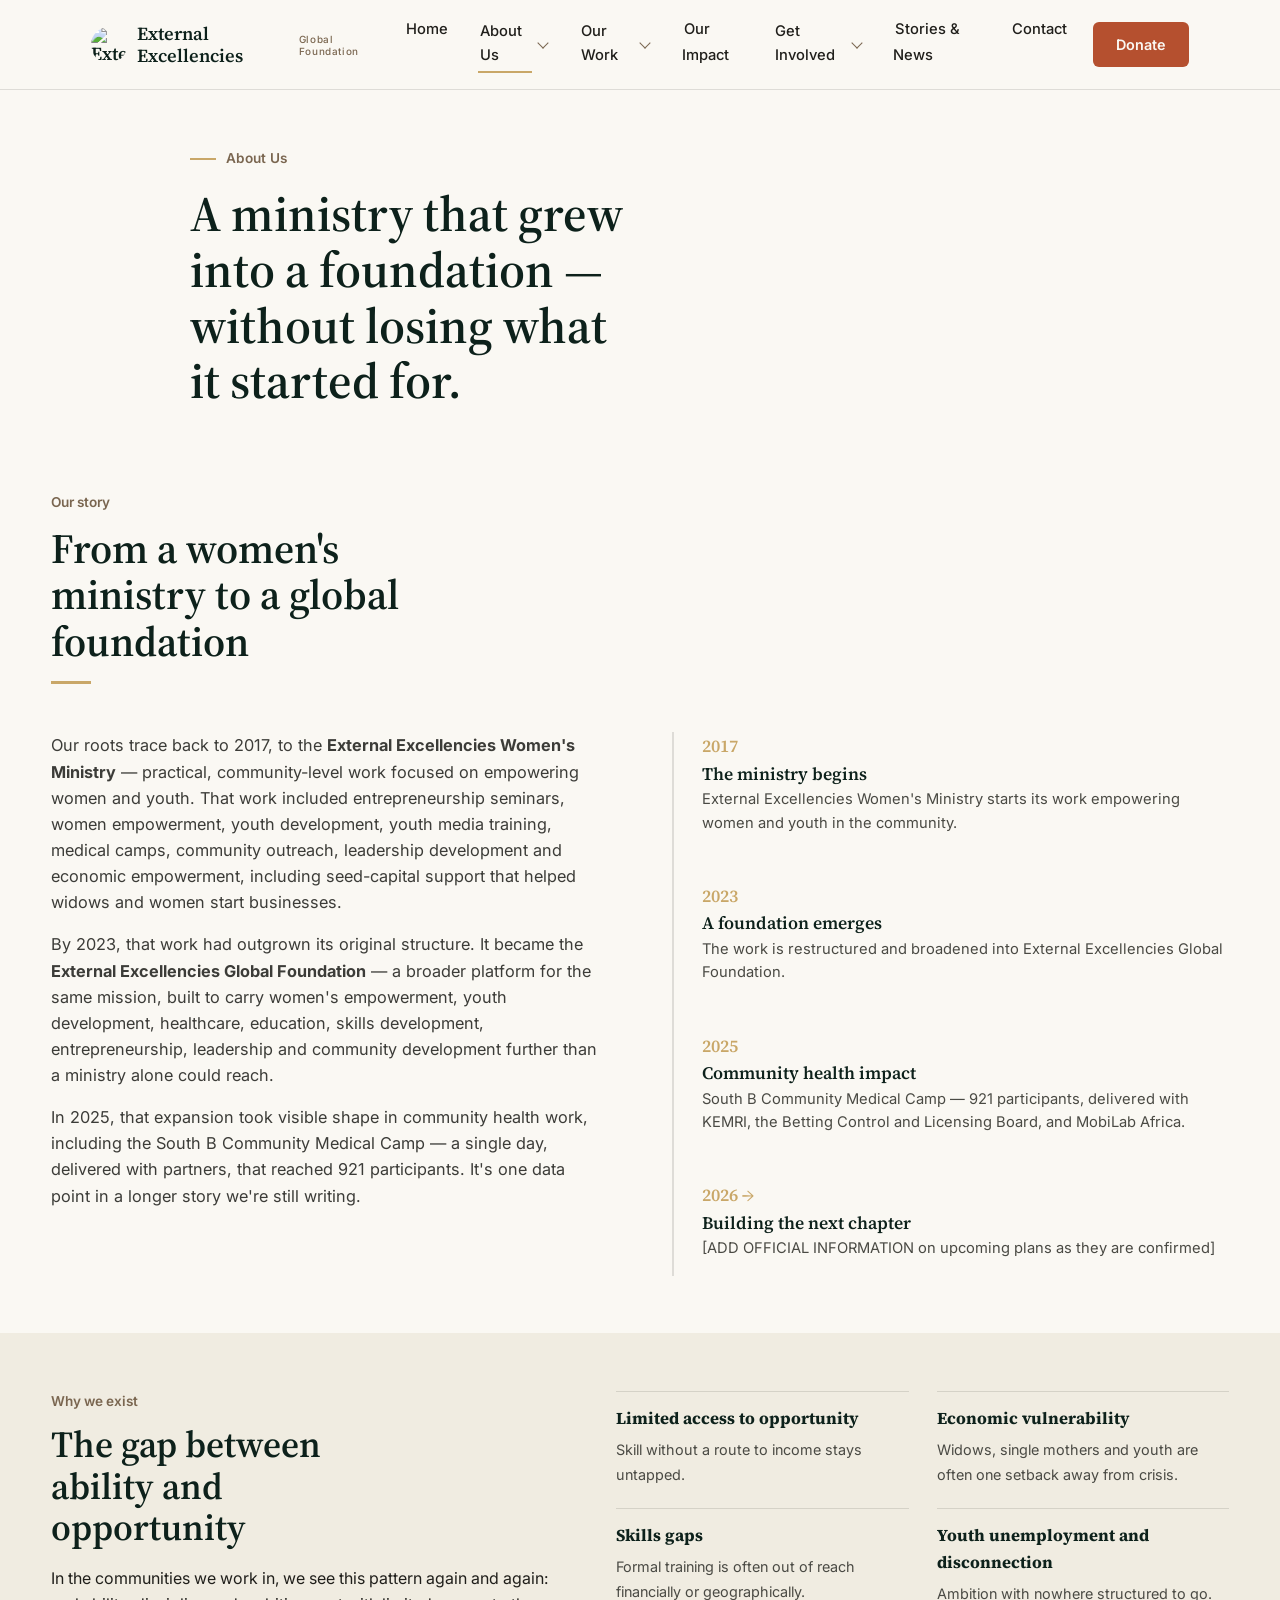
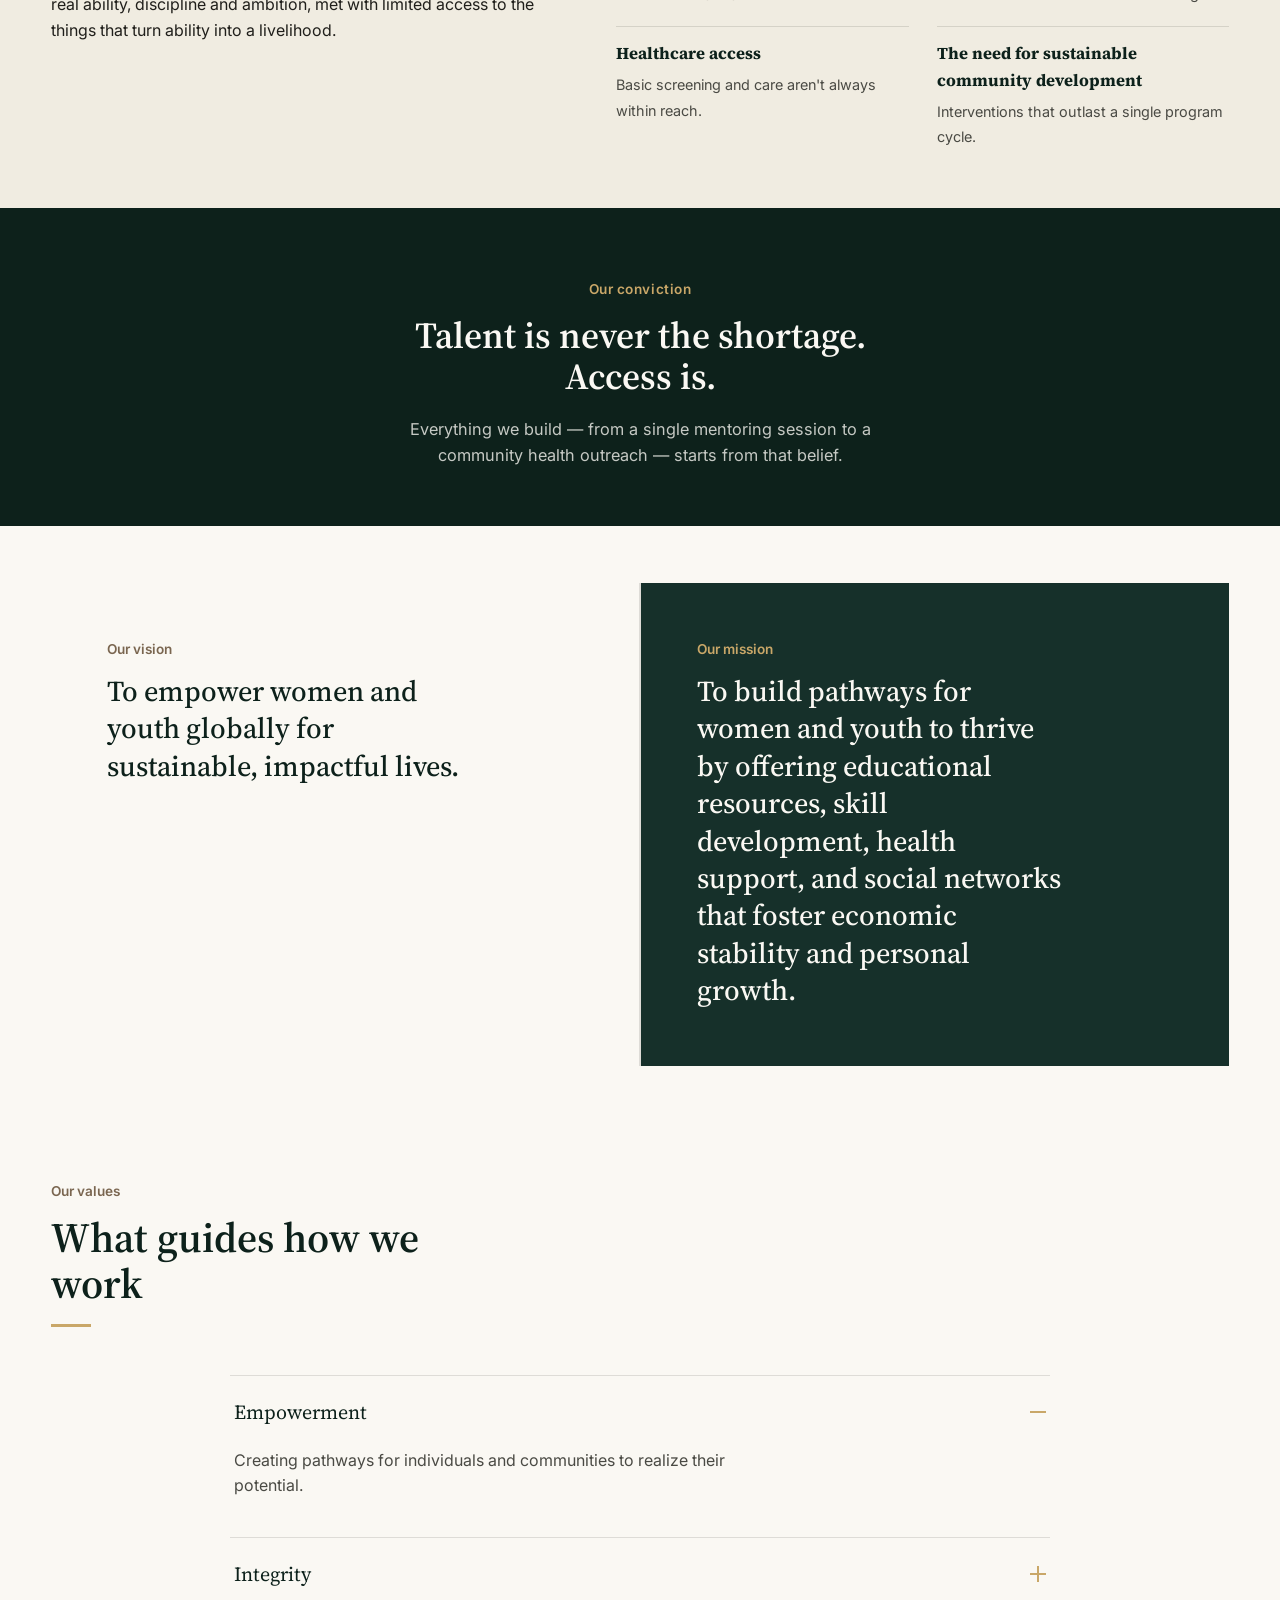
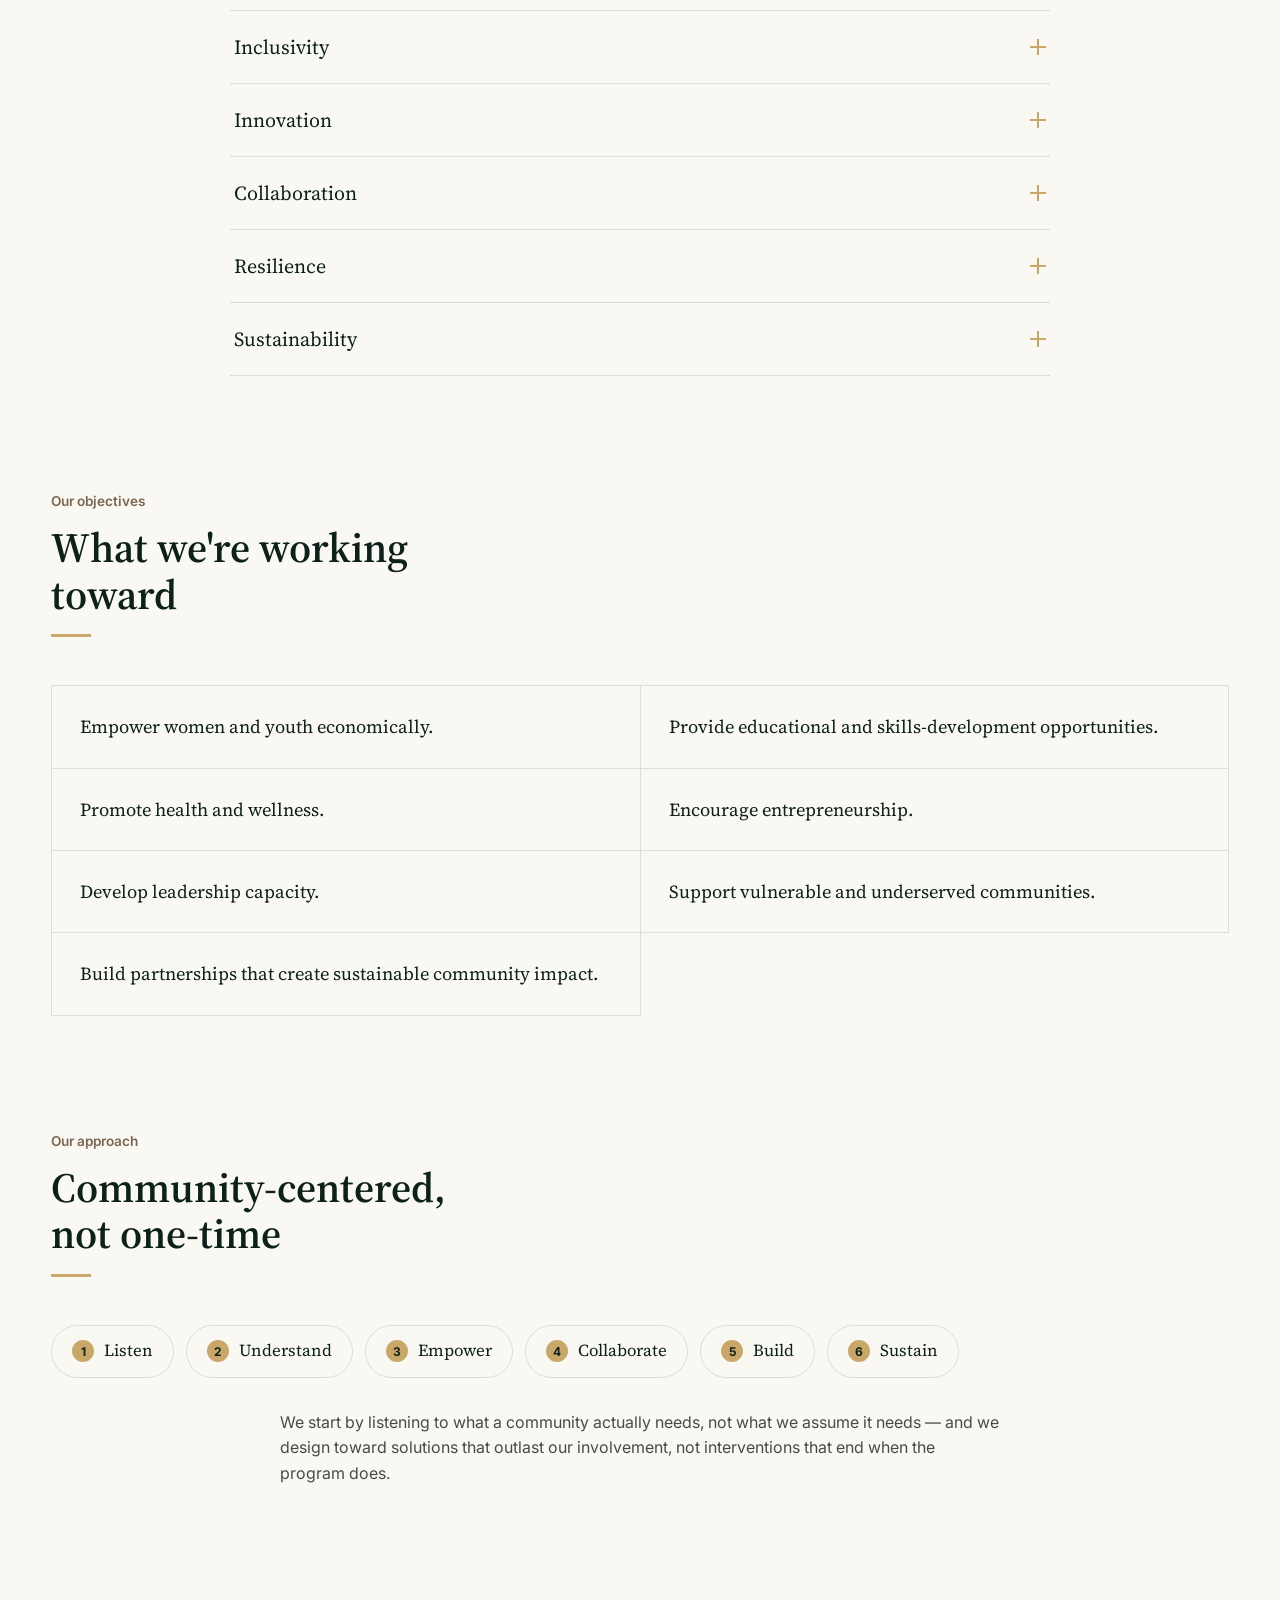
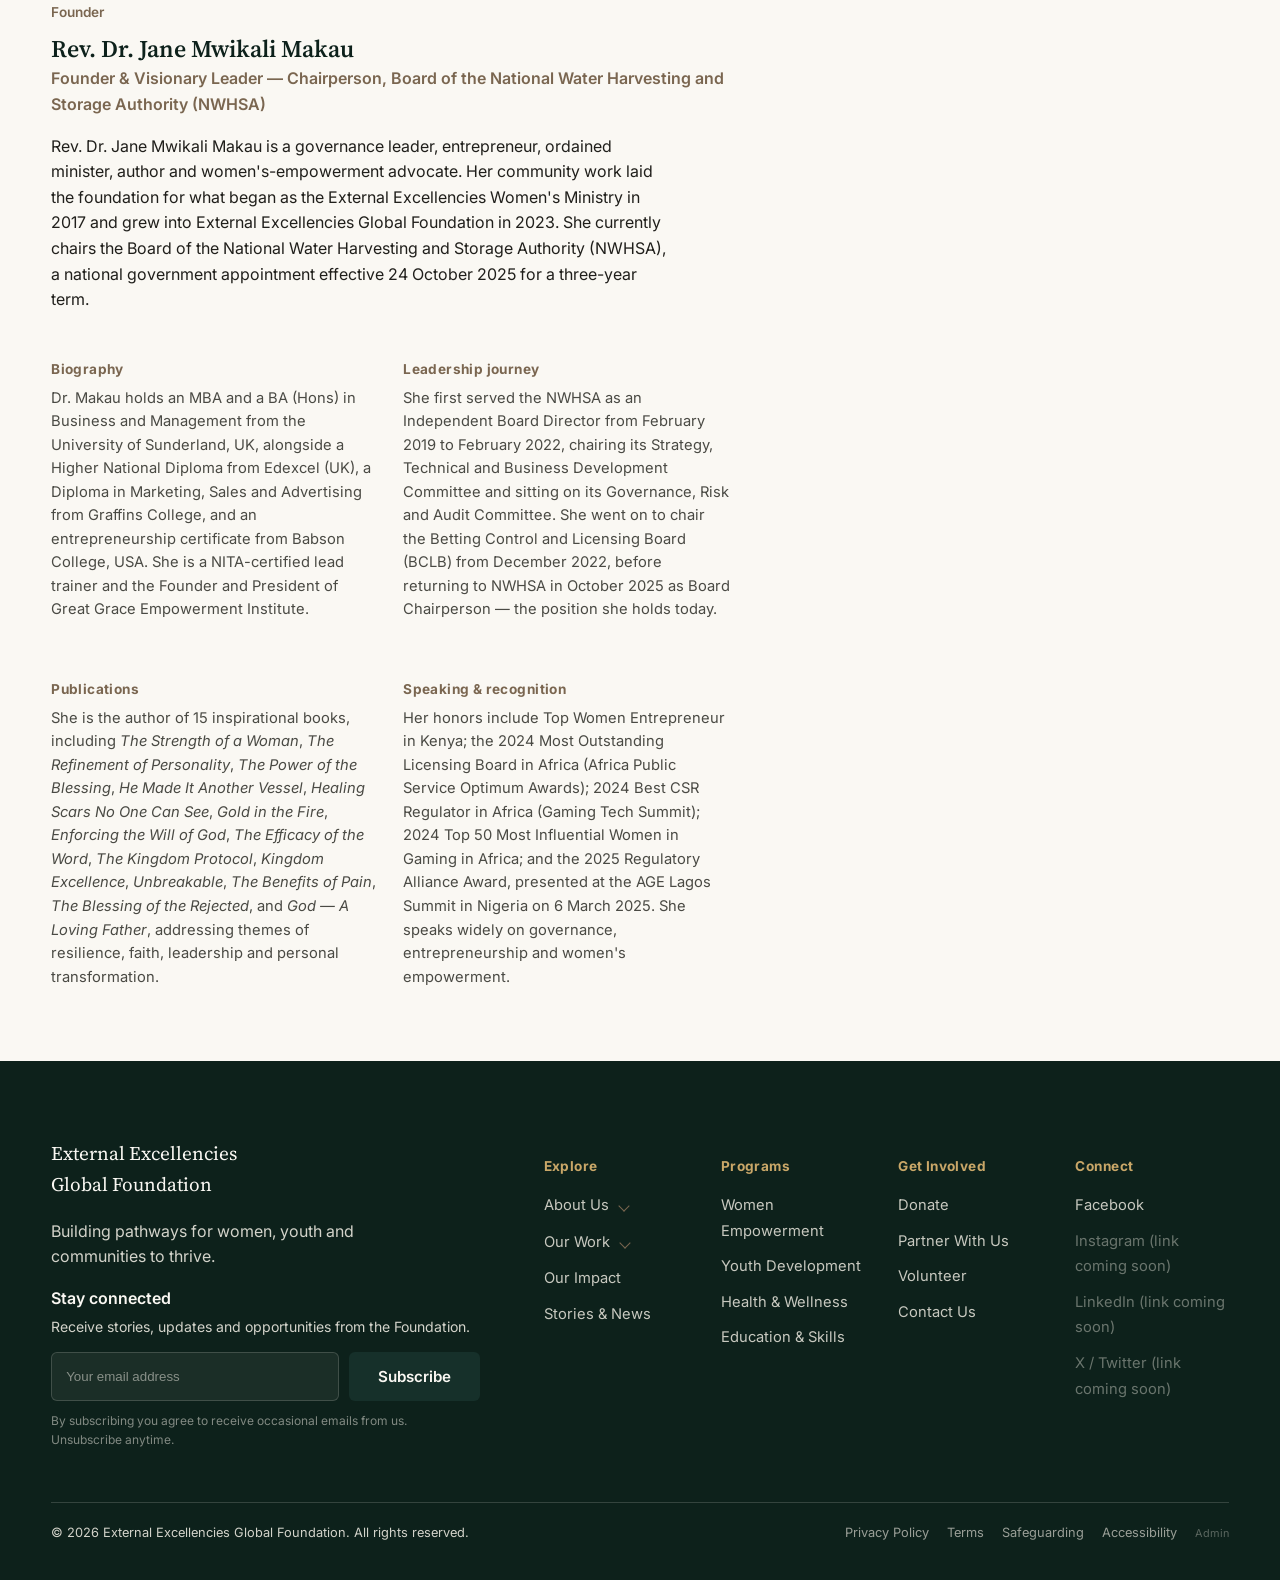
==== commit a551c560: "Add files via upload" ====
--- a/about.html
+++ b/about.html
@@ -22,7 +22,7 @@
 <!-- ============ HEADER ============ -->
 <header class="site-header" id="site-header">
   <div class="header-inner">
-    <a href="index.html" class="logo">External Excellencies<span>Global Foundation</span></a>
+    <a href="index.html" class="logo"><img src="images/logo.jpg" alt="External Excellencies Global Foundation logo" class="logo-mark">External Excellencies<span>Global Foundation</span></a>
     <nav class="main-nav" id="main-nav" aria-label="Primary">
       <ul>
         <li><a href="index.html">Home</a></li>
--- a/style.css
+++ b/style.css
@@ -184,7 +184,16 @@
   text-decoration: none;
   color: var(--forest-deep);
   line-height: 1.15;
-  display: block;
+  display: flex;
+  align-items: center;
+  gap: 10px;
+}
+.logo-mark {
+  width: 36px;
+  height: 36px;
+  border-radius: 50%;
+  object-fit: cover;
+  flex-shrink: 0;
 }
 .logo span { display: block; font-size: 0.62rem; font-family: var(--font-body); font-weight: 500; color: var(--sand); letter-spacing: 0.06em; margin-top: 2px; }
 
@@ -717,7 +726,7 @@
   gap: clamp(32px, 5vw, 64px);
   align-items: center;
 }
-.founder-media { aspect-ratio: 3/4; border-radius: var(--radius); }
+.founder-media { aspect-ratio: 3/4; border-radius: var(--radius); max-height: 440px; }
 .founder-copy h2 { font-size: clamp(1.8rem, 3.4vw, 2.4rem); }
 
 /* ============ GET INVOLVED ============ */
@@ -953,15 +962,23 @@
    part of the design rather than a broken image. */
 .ph-photo {
   position: relative;
-  border: 1px solid var(--forest-tint-line);
+  border: 1.5px dashed var(--sand, #7A6650);
   background:
-    repeating-linear-gradient(135deg, rgba(22,48,42,0.05) 0 1px, transparent 1px 13px),
+    repeating-linear-gradient(135deg, rgba(22,48,42,0.07) 0 2px, transparent 2px 15px),
     linear-gradient(160deg, #E7DFCC 0%, #D6CCB2 100%);
 }
+.ph-photo::before {
+  content: "📷";
+  font-size: 1.6rem;
+  display: block;
+  margin-bottom: 8px;
+  opacity: 0.55;
+}
 .ph-label {
-  font-size: 0.72rem;
+  font-size: 0.78rem;
+  font-weight: 600;
   line-height: 1.45;
-  color: #6f5d47;
+  color: #5b4a35;
   max-width: 24ch;
 }
 
--- a/about.css
+++ b/about.css
@@ -132,7 +132,7 @@
   gap: clamp(32px, 5vw, 64px);
   align-items: start;
 }
-.founder-full-media { aspect-ratio: 3/4; border-radius: var(--radius); }
+.founder-full-media { aspect-ratio: 3/4; border-radius: var(--radius); max-height: 440px; }
 .founder-role { color: var(--sand); font-weight: 600; margin-top: -8px; }
 .founder-detail-grid {
   margin-top: 28px;
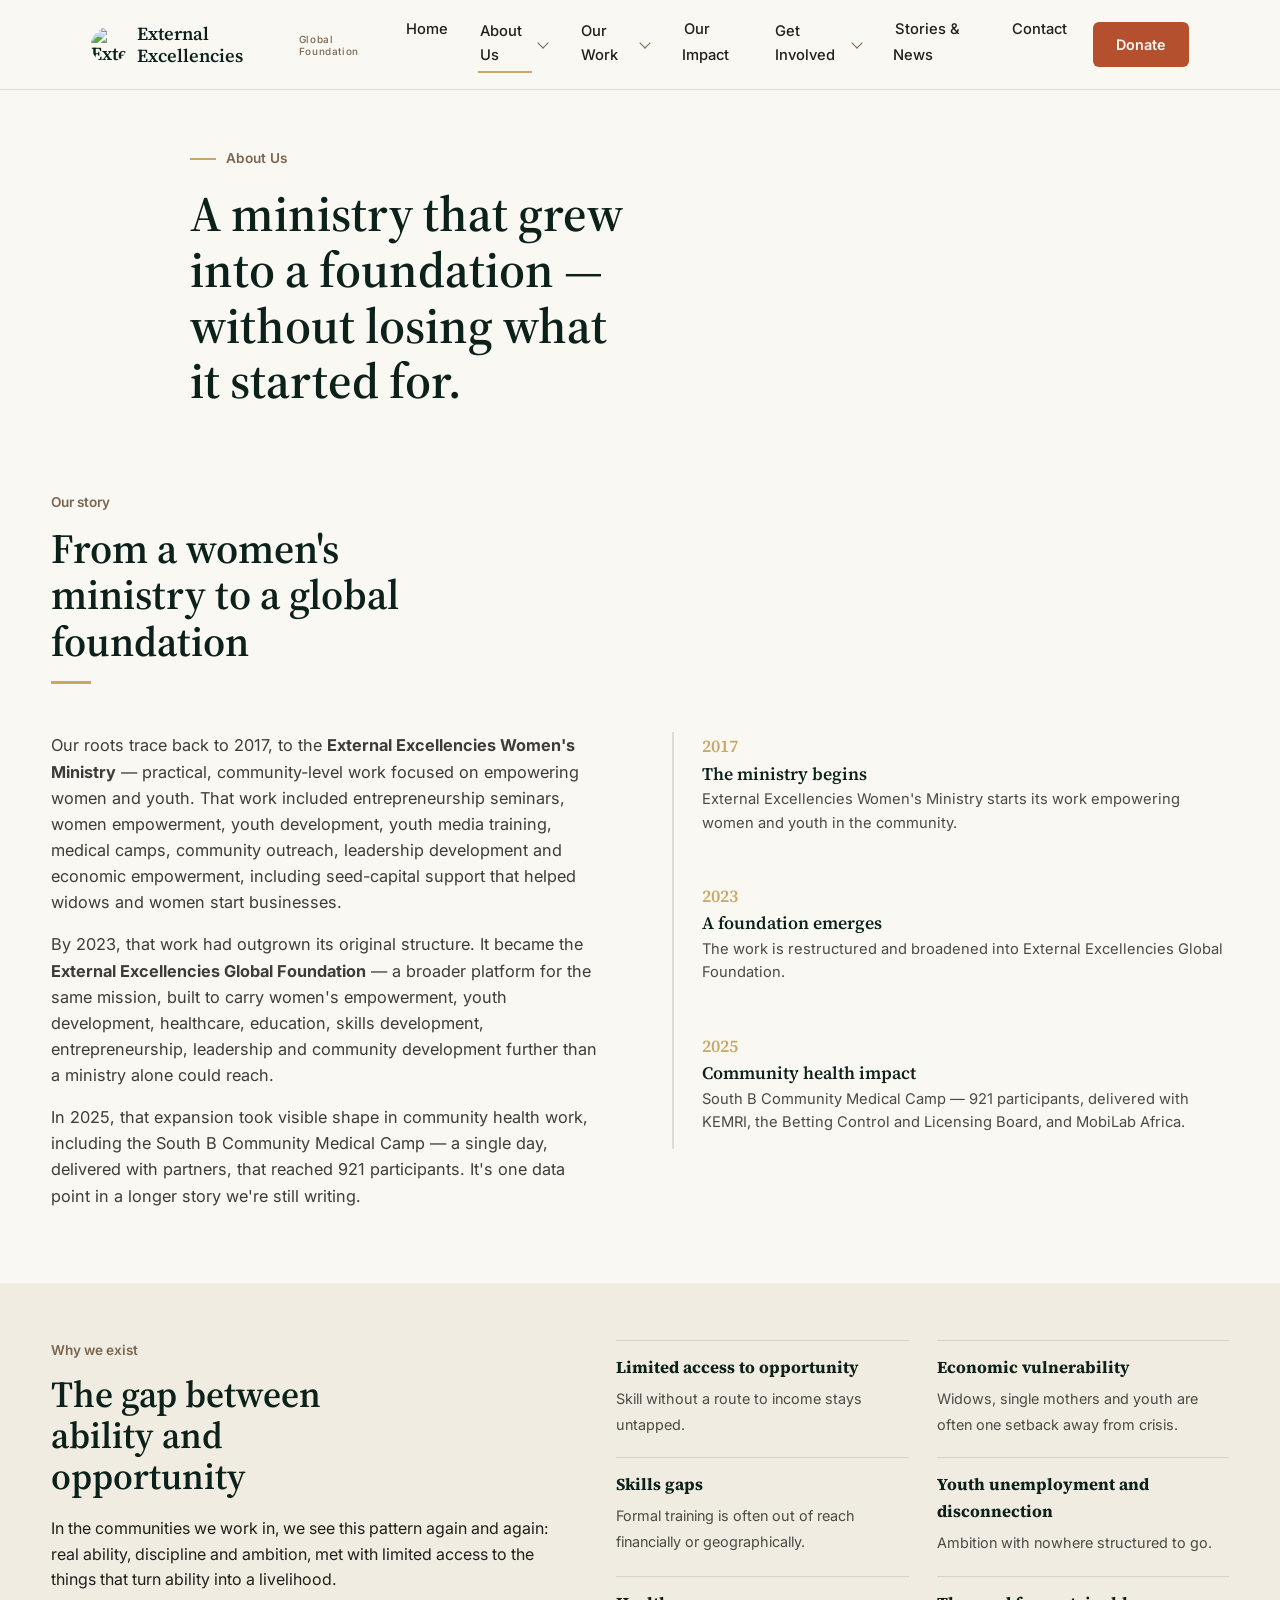
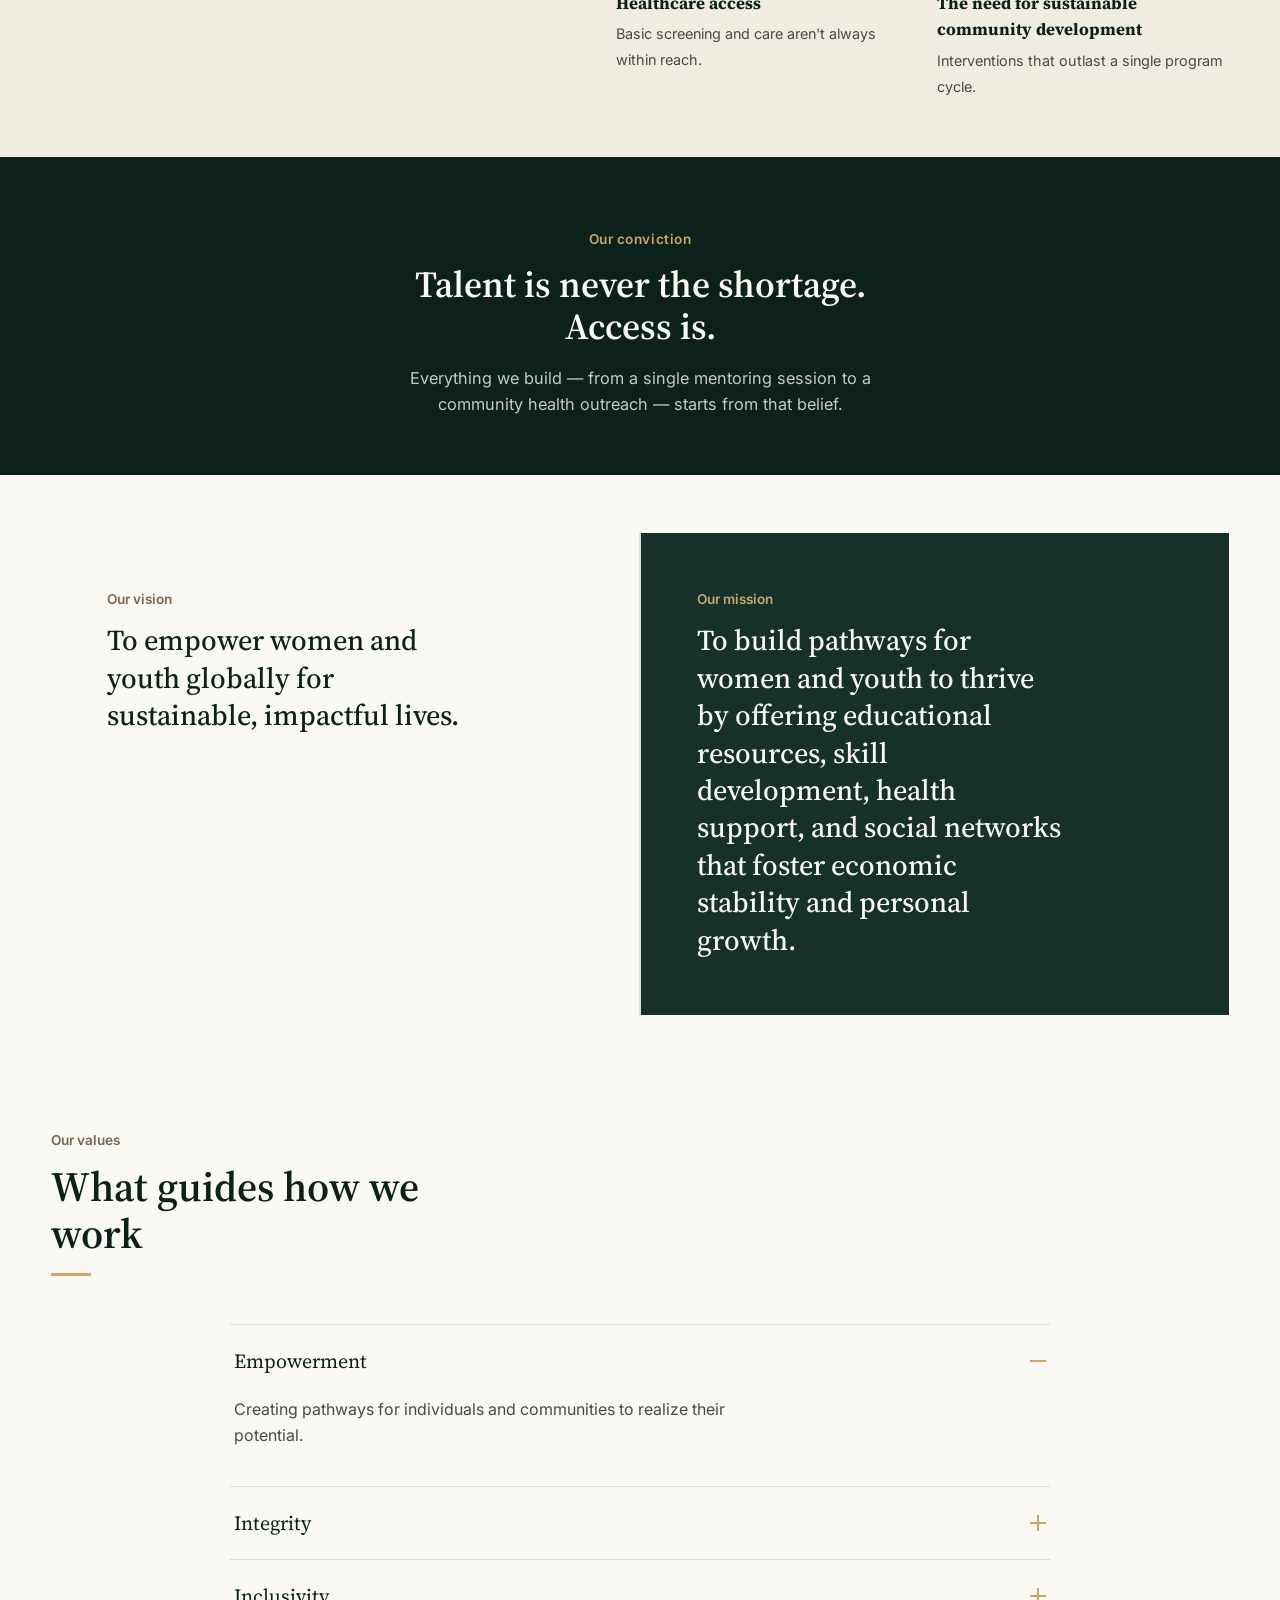
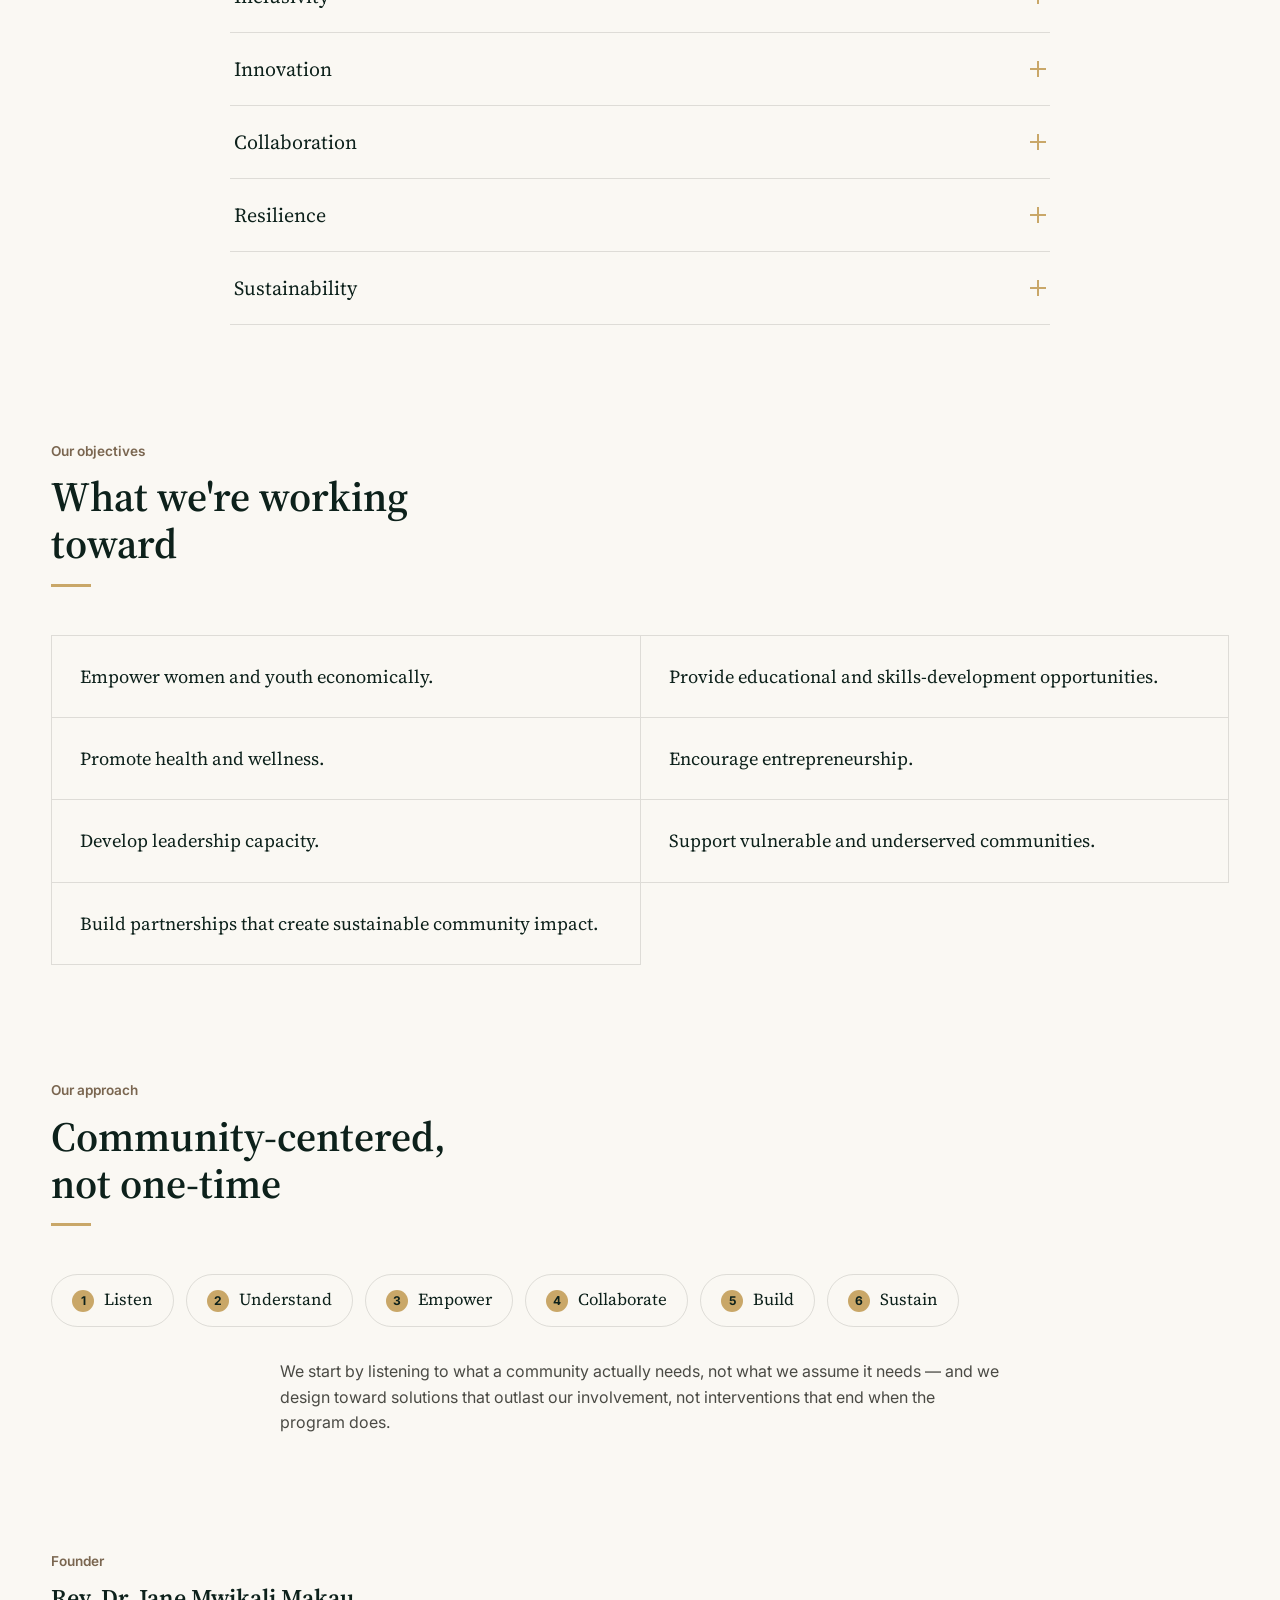
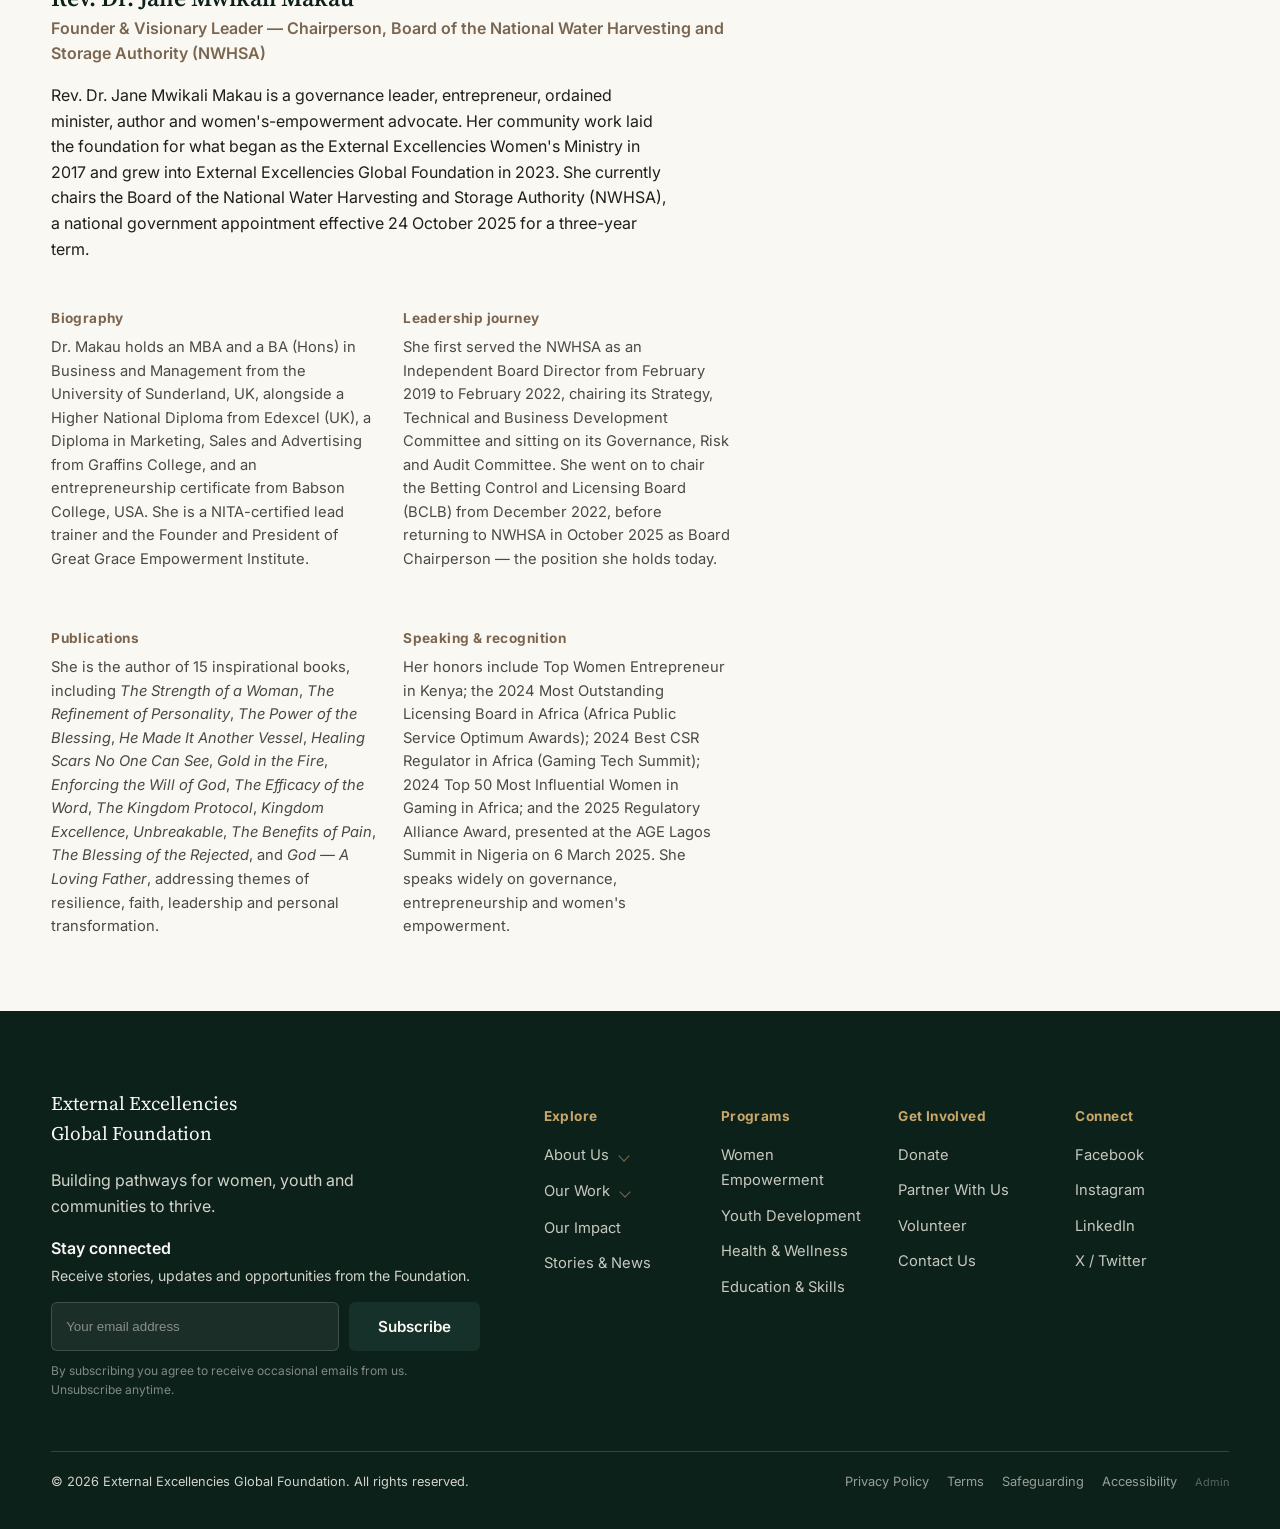
==== commit e1de04e7: "Add files via upload" ====
--- a/about.html
+++ b/about.html
@@ -111,11 +111,6 @@
           <span class="timeline-year">2025</span>
           <h3>Community health impact</h3>
           <p>South B Community Medical Camp — 921 participants, delivered with KEMRI, the Betting Control and Licensing Board, and MobiLab Africa.</p>
-        </li>
-        <li>
-          <span class="timeline-year">2026 &rarr;</span>
-          <h3>Building the next chapter</h3>
-          <p>[ADD OFFICIAL INFORMATION on upcoming plans as they are confirmed]</p>
         </li>
       </ol>
     </div>
@@ -381,9 +376,9 @@
         <h4>Connect</h4>
         <ul class="footer-social">
           <li><a href="https://www.facebook.com/p/External-Excellencies-Global-Foundation-61575571245237/" target="_blank" rel="noopener">Facebook</a></li>
-          <li><span class="social-soon">Instagram (link coming soon)</span></li>
-          <li><span class="social-soon">LinkedIn (link coming soon)</span></li>
-          <li><span class="social-soon">X / Twitter (link coming soon)</span></li>
+          <li><a href="https://www.instagram.com/externalexcellencies/" target="_blank" rel="noopener">Instagram</a></li>
+          <li><a href="https://www.linkedin.com/company/externalexcellencies/" target="_blank" rel="noopener">LinkedIn</a></li>
+          <li><a href="https://x.com/externalexcellencies" target="_blank" rel="noopener">X / Twitter</a></li>
         </ul>
       </div>
     </div>
@@ -400,6 +395,7 @@
   </div>
 </footer>
 
+<script src="supabase-config.js"></script>
 <script src="main.js"></script>
 <script src="about.js"></script>
 <script src="site-images.js"></script>
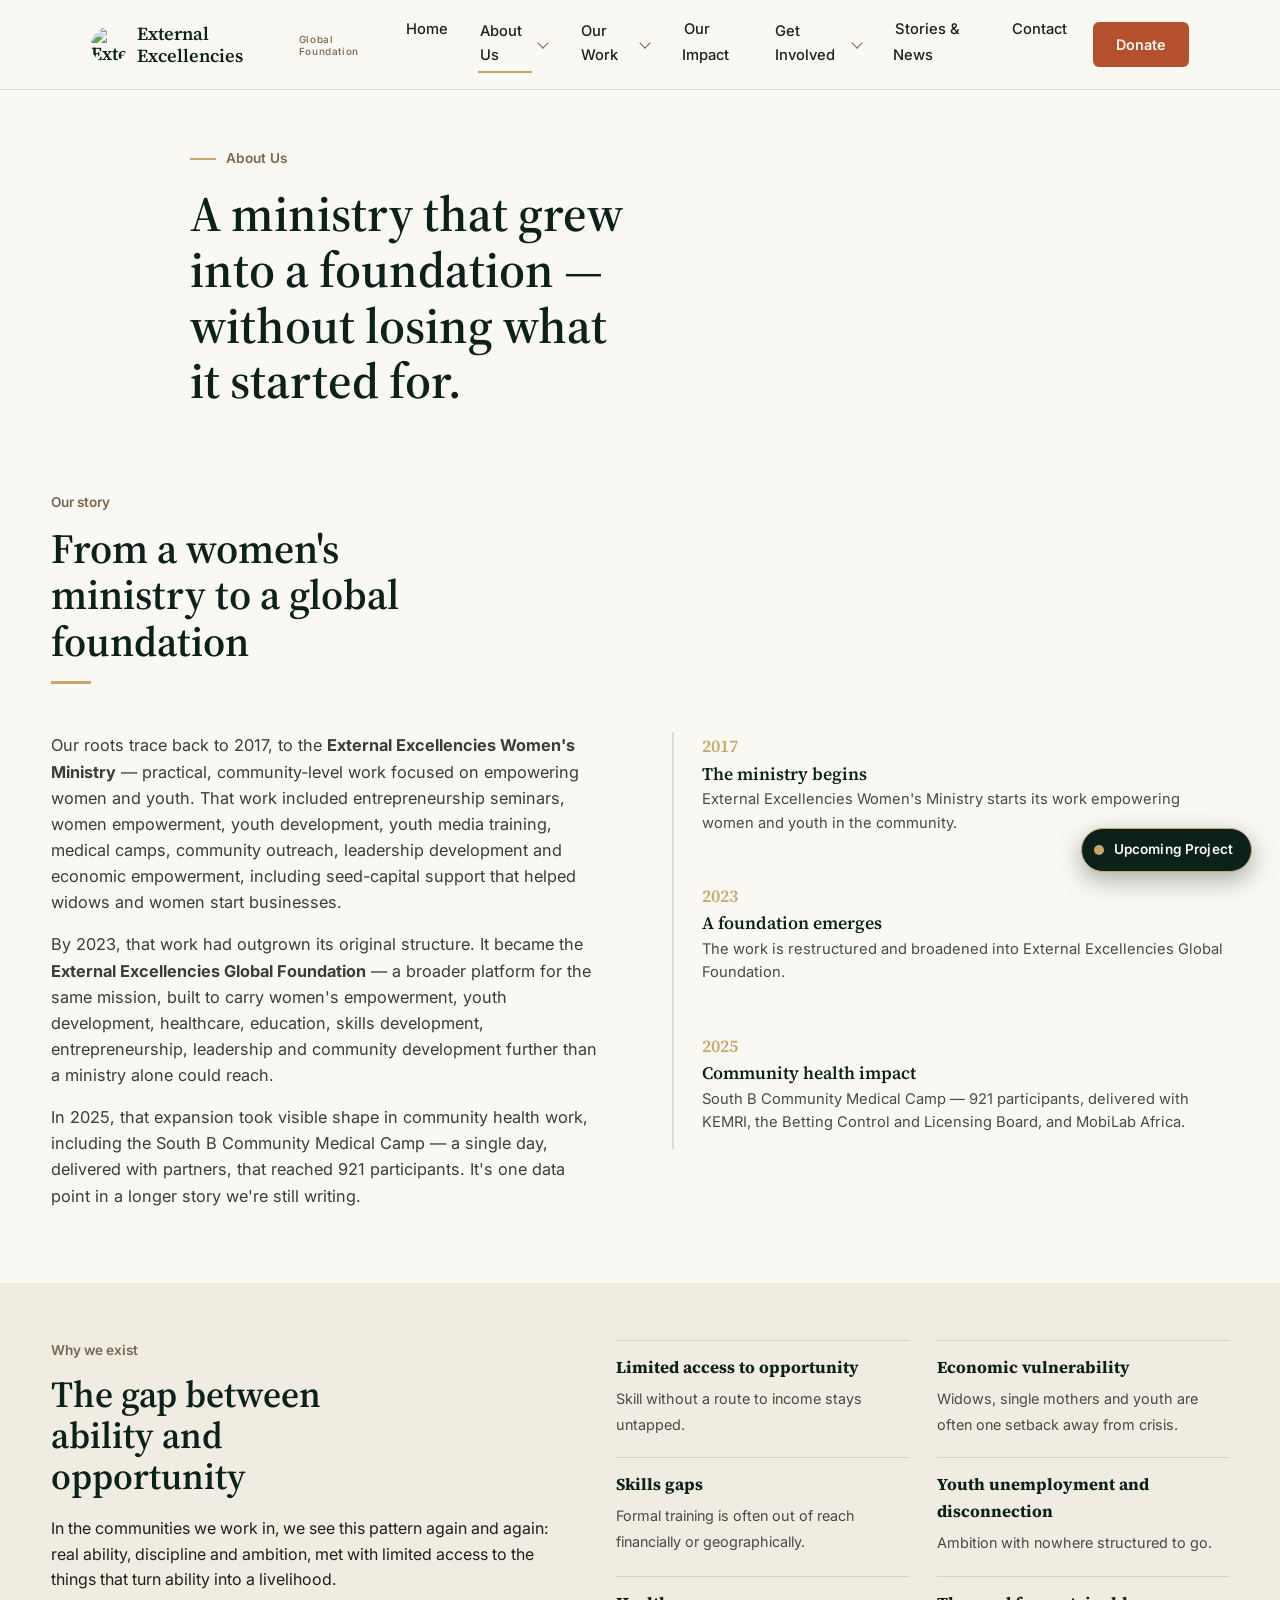
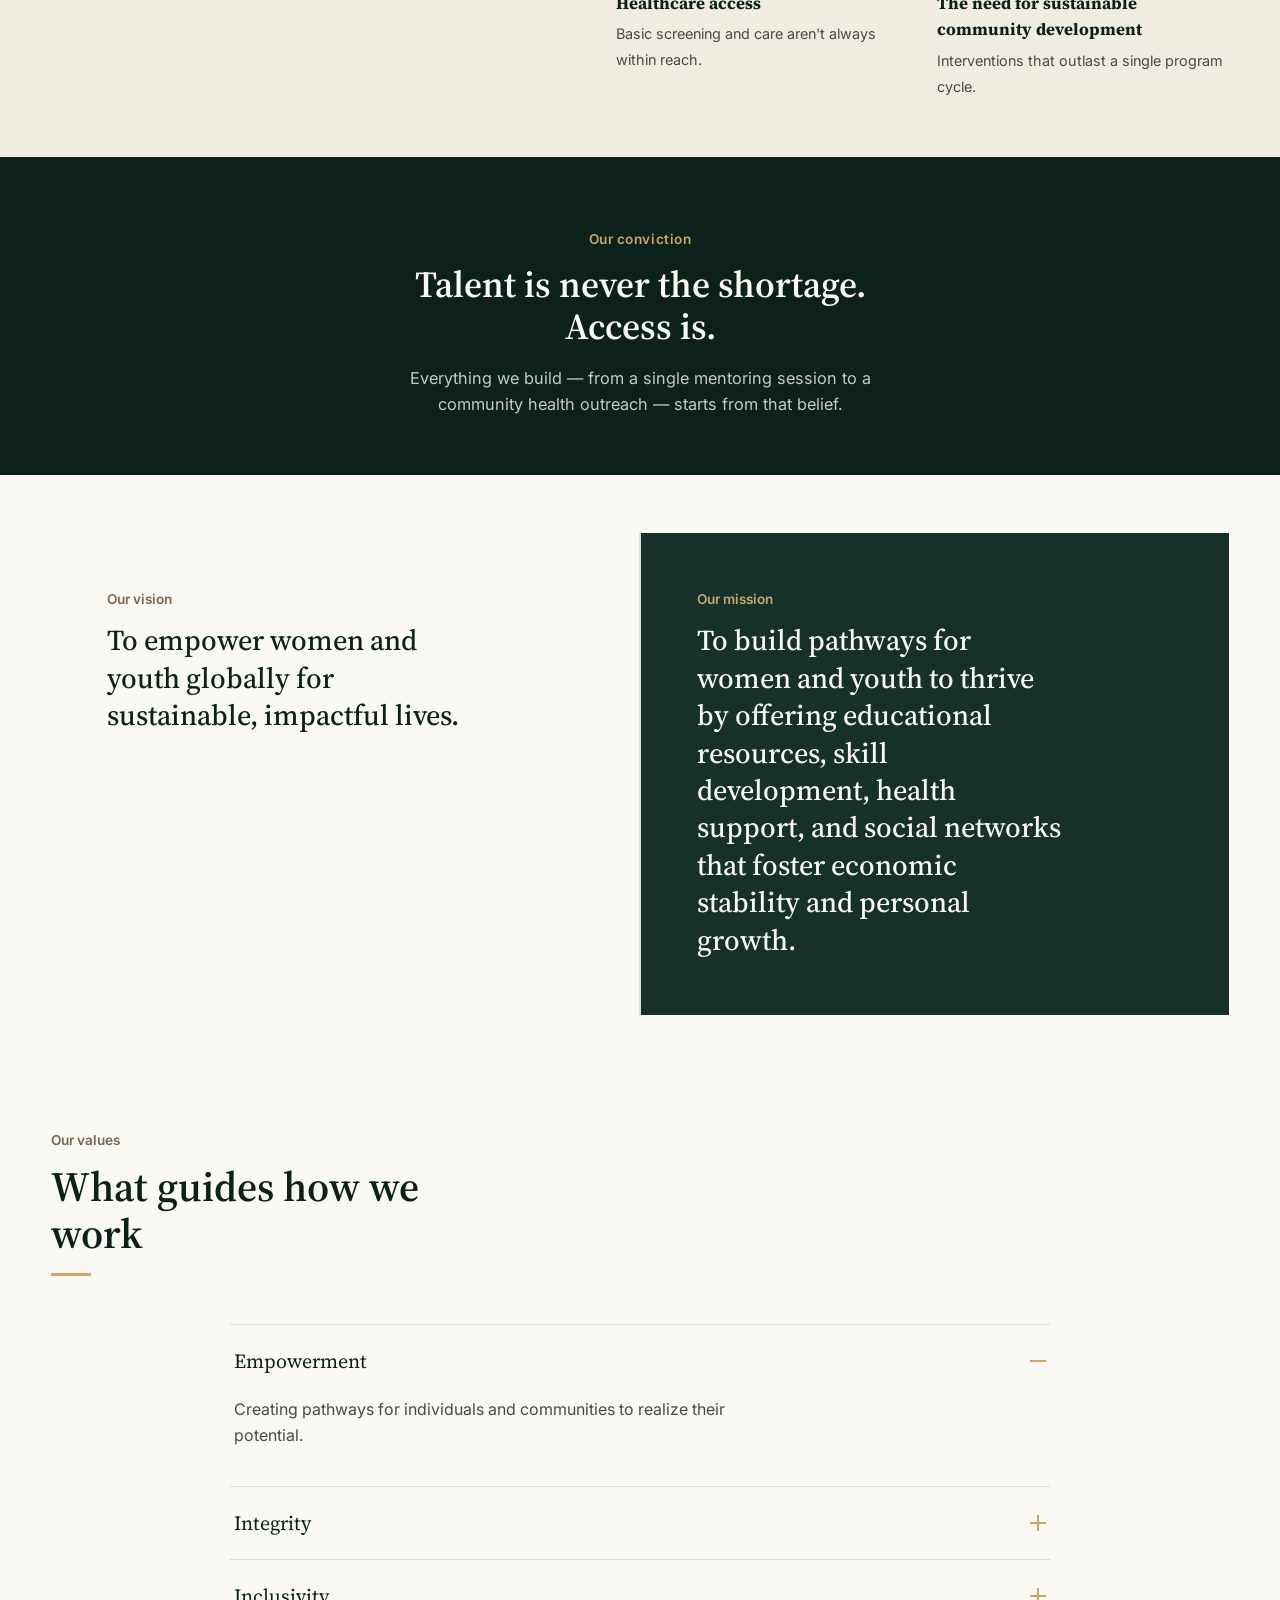
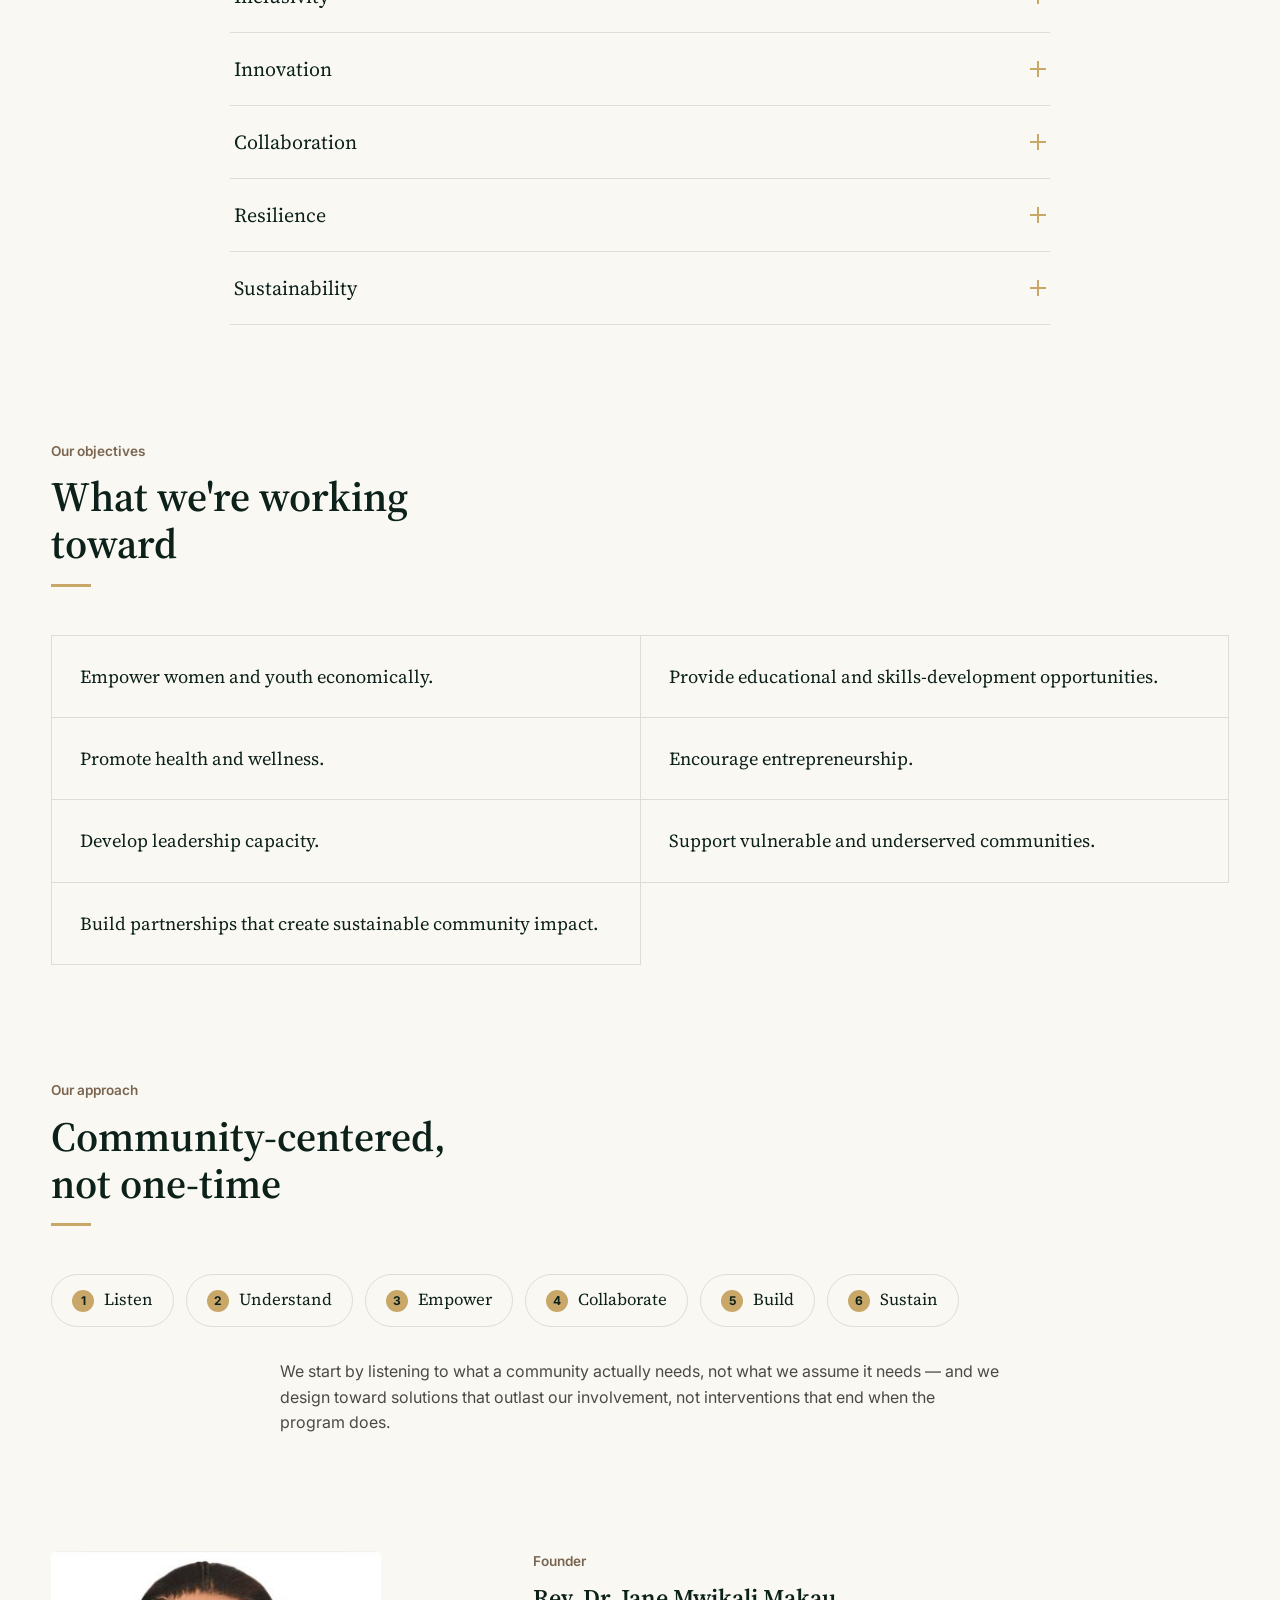
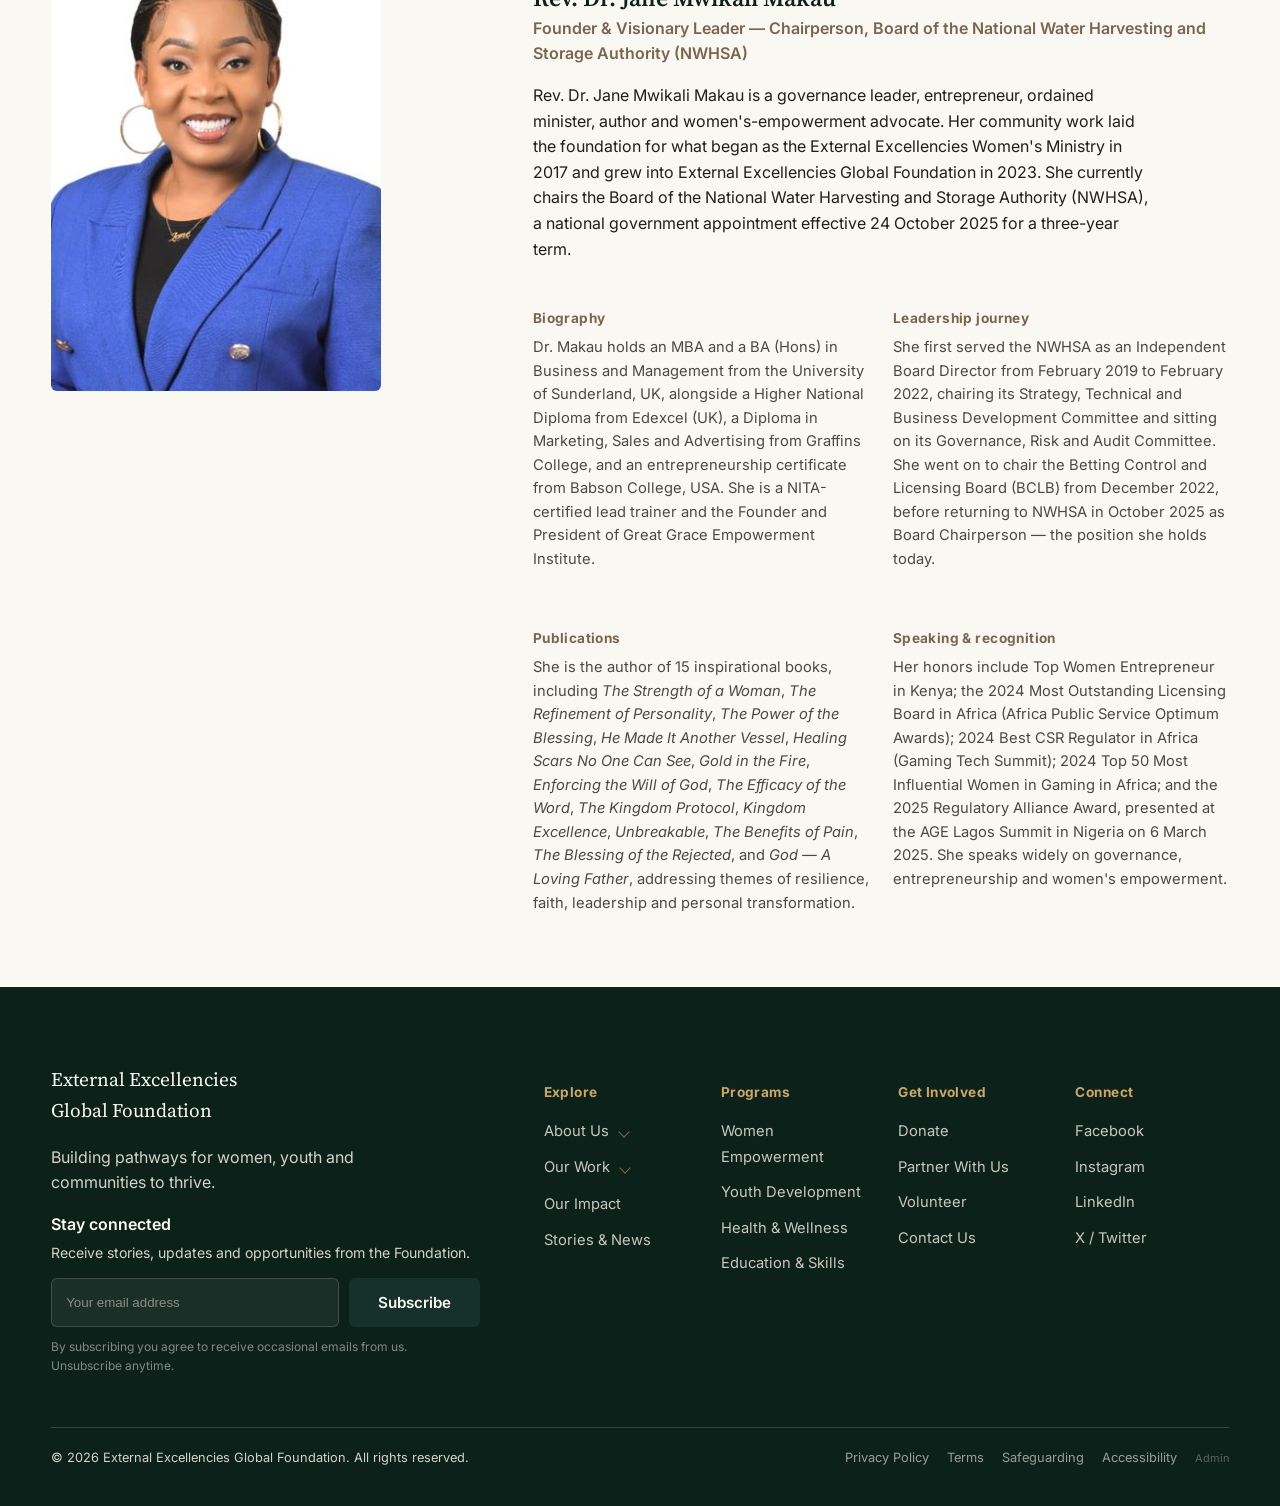
==== commit 99162eae: "Add files via upload" ====
--- a/about.html
+++ b/about.html
@@ -267,7 +267,7 @@
   <!-- ============ FOUNDER ============ -->
   <section class="founder-full" id="founder">
     <div class="founder-full-inner">
-      <div class="founder-full-media ph-photo" data-slot="founder"><span class="ph-label">[ADD PHOTO — Rev. Dr. Jane Mwikali Makau]</span></div>
+      <div class="founder-full-media has-photo" data-slot="founder"><img class="slot-img" src="founder-dr-jane-mwikali.jpg" alt="Rev. Dr. Jane Mwikali Makau, Founder of External Excellencies Global Foundation"></div>
       <div class="founder-full-copy">
         <p class="section-eyebrow">Founder</p>
         <h2>Rev. Dr. Jane Mwikali Makau</h2>
--- a/style.css
+++ b/style.css
@@ -1181,3 +1181,120 @@
 .custom-frame.cf-portrait { aspect-ratio: 3 / 4; }
 .custom-frame.cf-landscape { aspect-ratio: 4 / 3; }
 .custom-frame.cf-wide { aspect-ratio: 16 / 7; grid-column: 1 / -1; }
+
+/* ---- Floating "Upcoming Project" badge (all pages, injected by main.js) ---- */
+.floating-project-badge {
+  position: fixed;
+  right: clamp(14px, 3vw, 28px);
+  bottom: clamp(14px, 3vw, 28px);
+  z-index: 999;
+  display: flex;
+  align-items: center;
+  gap: 10px;
+  background: var(--forest-deep);
+  color: var(--ivory);
+  border: 1px solid var(--gold);
+  border-radius: 40px;
+  padding: 10px 18px 10px 12px;
+  text-decoration: none;
+  font-size: 0.85rem;
+  font-weight: 600;
+  letter-spacing: 0.01em;
+  box-shadow: 0 8px 24px rgba(13, 33, 27, 0.35);
+  transition: transform 0.15s ease, box-shadow 0.15s ease;
+}
+.floating-project-badge:hover {
+  transform: translateY(-2px);
+  box-shadow: 0 12px 28px rgba(13, 33, 27, 0.45);
+}
+.floating-project-badge .fpb-dot {
+  width: 10px;
+  height: 10px;
+  border-radius: 50%;
+  background: var(--gold);
+  flex-shrink: 0;
+  animation: fpb-blink 1.4s ease-in-out infinite;
+}
+@keyframes fpb-blink {
+  0%, 100% { opacity: 1; box-shadow: 0 0 0 0 rgba(201, 167, 104, 0.6); }
+  50% { opacity: 0.4; box-shadow: 0 0 0 6px rgba(201, 167, 104, 0); }
+}
+@media (max-width: 640px) {
+  .floating-project-badge span.fpb-text { display: none; }
+  .floating-project-badge { padding: 12px; }
+}
+@media (prefers-reduced-motion: reduce) {
+  .floating-project-badge .fpb-dot { animation: none; }
+}
+
+/* ---- Homepage: Explore the Foundation (site summary + links) ---- */
+.site-explore { background: var(--ivory); padding: clamp(48px, 7vw, 88px) var(--gutter); }
+.explore-grid {
+  max-width: var(--max); margin: 0 auto;
+  display: grid; grid-template-columns: repeat(4, 1fr); gap: 20px;
+}
+.explore-card {
+  display: flex; flex-direction: column; gap: 6px;
+  background: var(--ivory-soft);
+  border-top: 3px solid var(--gold);
+  border-radius: var(--radius);
+  padding: 24px 22px;
+  text-decoration: none;
+  color: var(--charcoal);
+  transition: transform 0.15s ease, box-shadow 0.15s ease;
+}
+.explore-card:hover { transform: translateY(-4px); box-shadow: 0 14px 30px rgba(32,31,27,0.12); }
+.explore-card--gold { border-top-color: var(--gold); }
+.explore-card--forest { border-top-color: var(--forest); }
+.explore-card--clay { border-top-color: var(--clay); }
+.explore-card--sand { border-top-color: var(--sand); }
+.explore-tag {
+  font-size: 0.7rem; font-weight: 700; letter-spacing: 0.06em; text-transform: uppercase;
+  color: var(--sand);
+}
+.explore-card h3 { font-size: 1.15rem; margin: 4px 0 2px; }
+.explore-card p { font-size: 0.9rem; color: #4a473f; flex-grow: 1; }
+.explore-link { font-size: 0.85rem; font-weight: 600; color: var(--clay); margin-top: 6px; }
+@media (max-width: 980px) {
+  .explore-grid { grid-template-columns: repeat(2, 1fr); }
+}
+@media (max-width: 560px) {
+  .explore-grid { grid-template-columns: 1fr; }
+}
+
+/* ---- Narrow, per-category custom photo zones (inside a page's own
+   sub-sections, not just the one gallery at the bottom of the page) ---- */
+.custom-gallery--inline {
+  padding: 28px 0 0;
+  max-width: none;
+  margin: 24px 0 0;
+  grid-column: 1 / -1;
+}
+.custom-gallery--inline .custom-gallery-grid {
+  grid-template-columns: repeat(auto-fill, minmax(160px, 1fr));
+  gap: 14px;
+}
+.custom-gallery--inline .custom-frame figcaption { font-size: 0.78rem; padding: 8px 10px; }
+
+/* ---- Homepage: real-project preview strip (abstract of Impact page) ---- */
+.impact-preview {
+  max-width: var(--max); margin: 40px auto 0;
+  display: grid; grid-template-columns: repeat(3, 1fr); gap: 20px;
+}
+.impact-preview-card {
+  display: flex; flex-direction: column; gap: 6px;
+  text-decoration: none; color: var(--charcoal);
+  background: var(--ivory); border-radius: var(--radius); padding: 18px;
+  border: 1px solid var(--line);
+  transition: transform 0.15s ease, box-shadow 0.15s ease;
+}
+.impact-preview-card:hover { transform: translateY(-3px); box-shadow: 0 12px 26px rgba(32,31,27,0.1); }
+.impact-preview-media { aspect-ratio: 16/10; border-radius: 4px; overflow: hidden; margin-bottom: 4px; }
+.impact-preview-media img { width: 100%; height: 100%; object-fit: cover; display: block; }
+.impact-preview-tag { font-size: 0.7rem; font-weight: 700; letter-spacing: 0.05em; text-transform: uppercase; color: var(--gold); }
+.impact-preview-card h3 { font-size: 1.02rem; margin: 2px 0 2px; }
+.impact-preview-card p { font-size: 0.86rem; color: #4a473f; }
+.impact-preview-more { text-align: center; margin: 32px 0 0; }
+@media (max-width: 900px) {
+  .impact-preview { grid-template-columns: 1fr; }
+}
